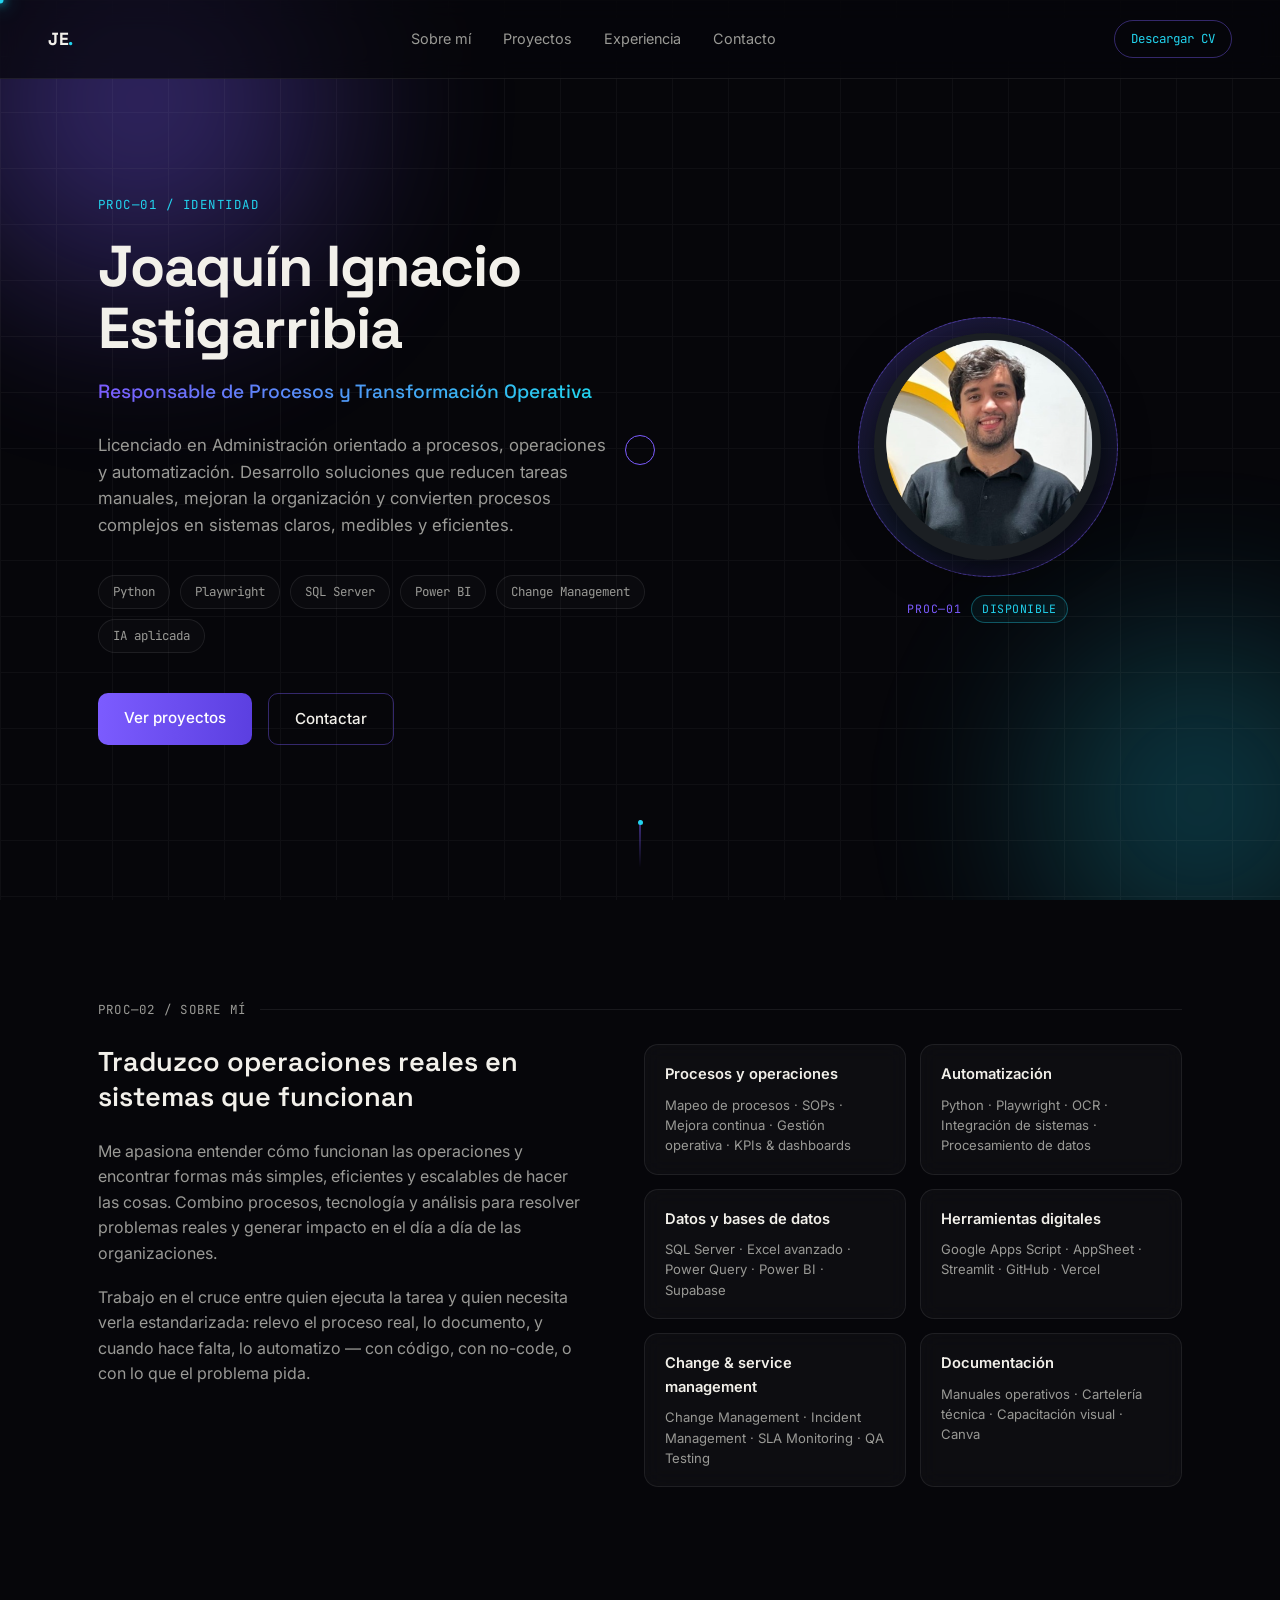
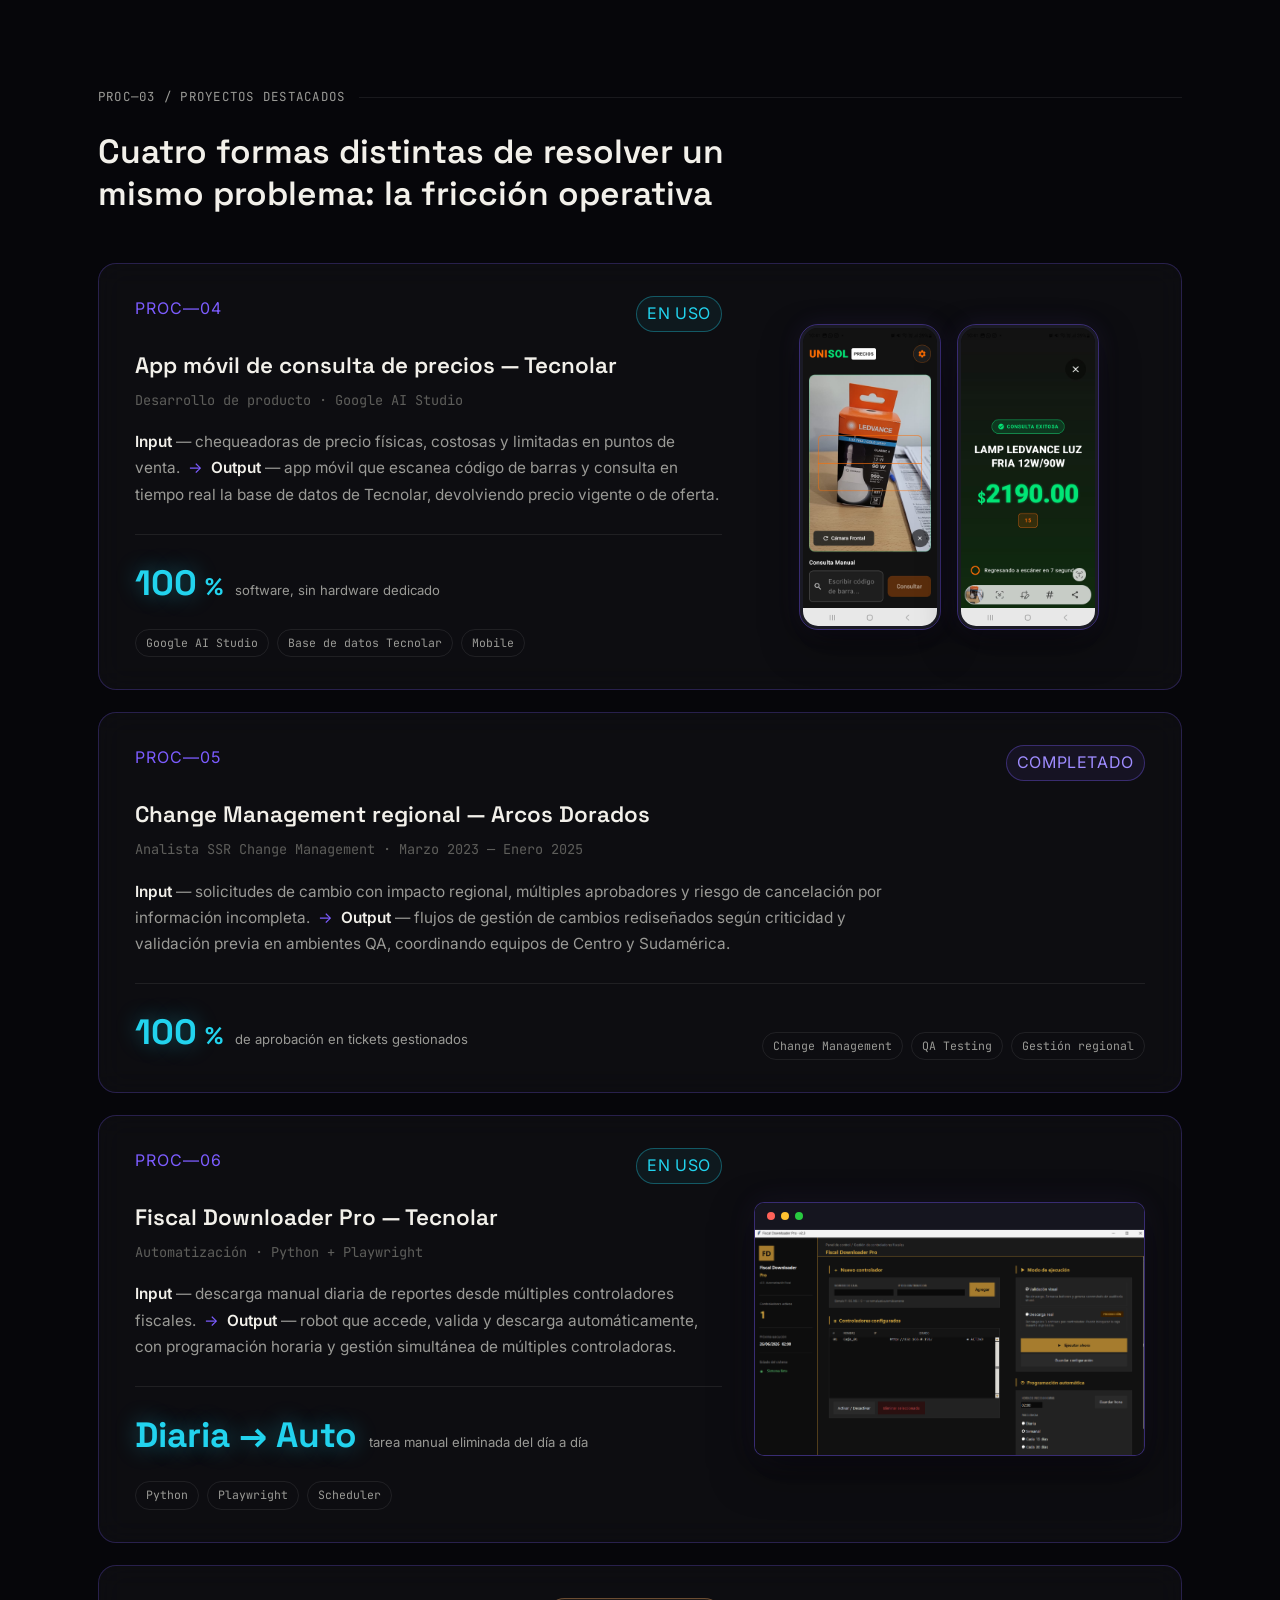
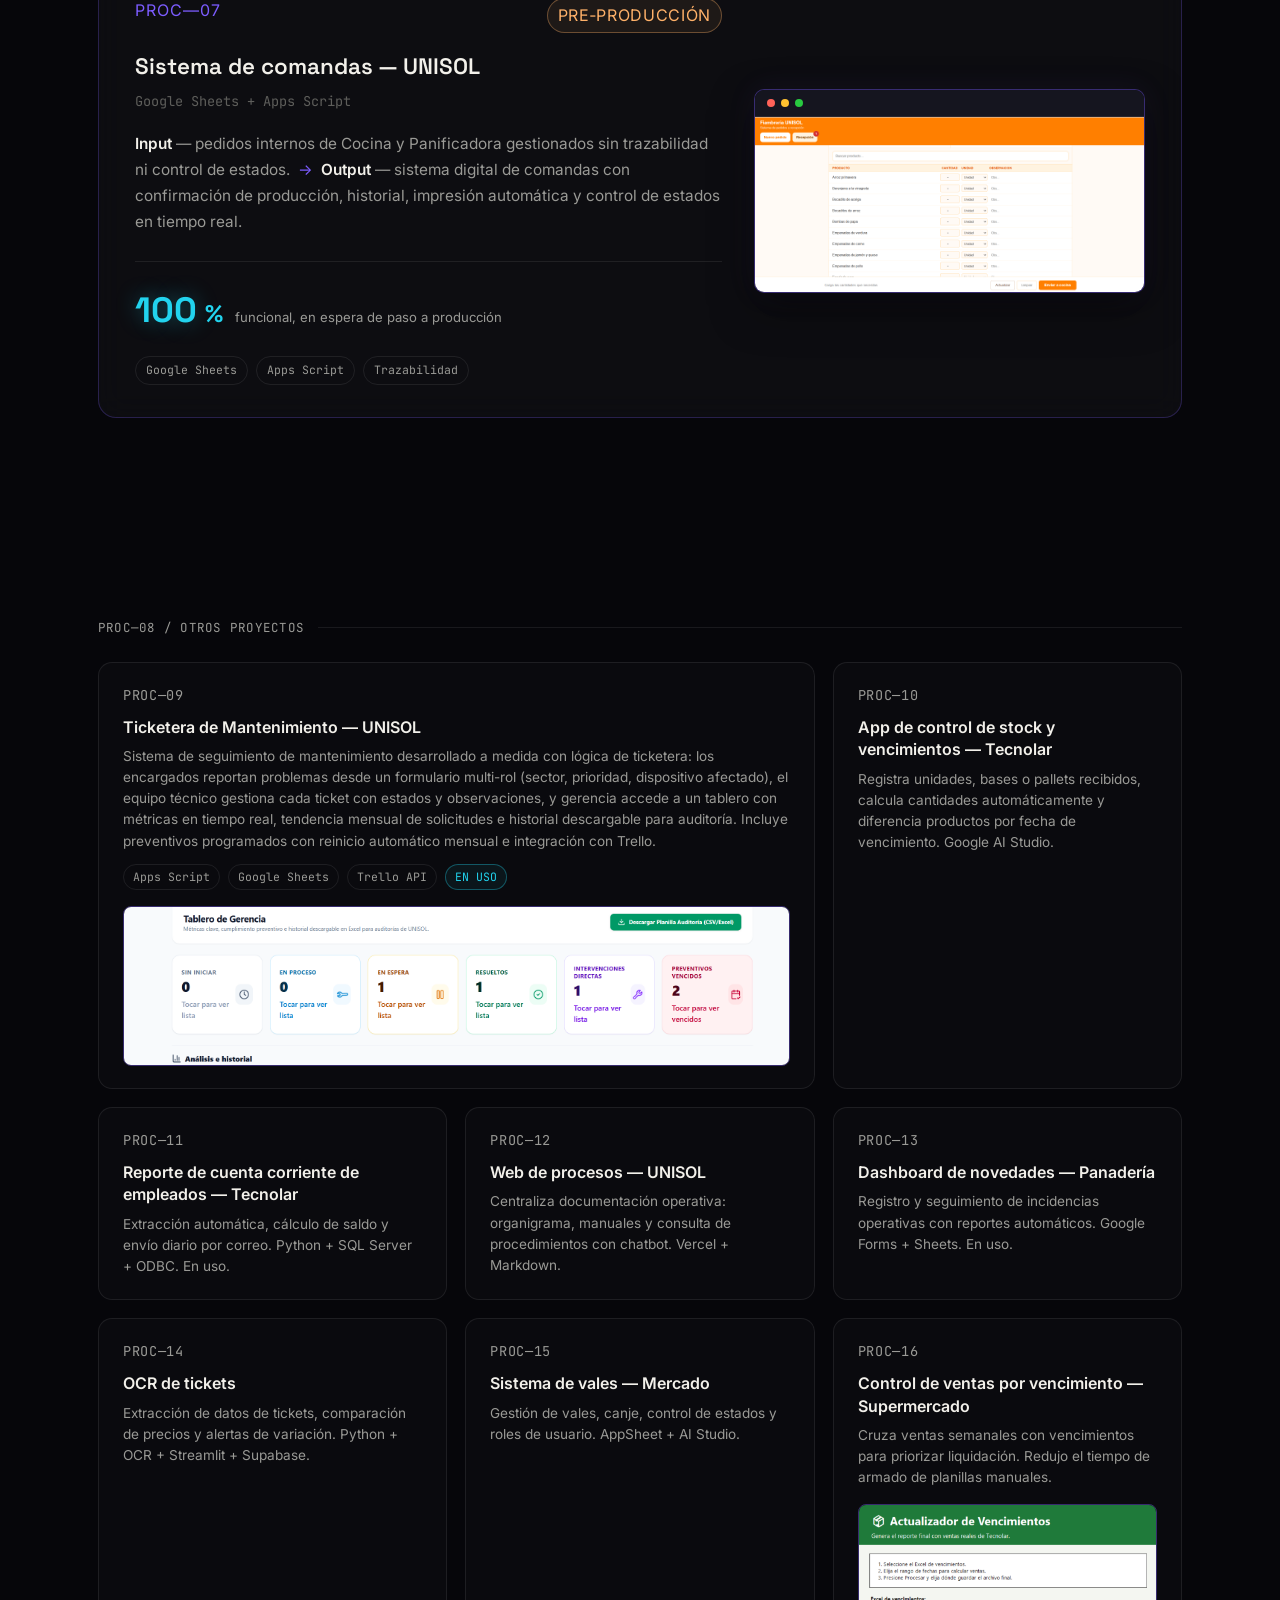
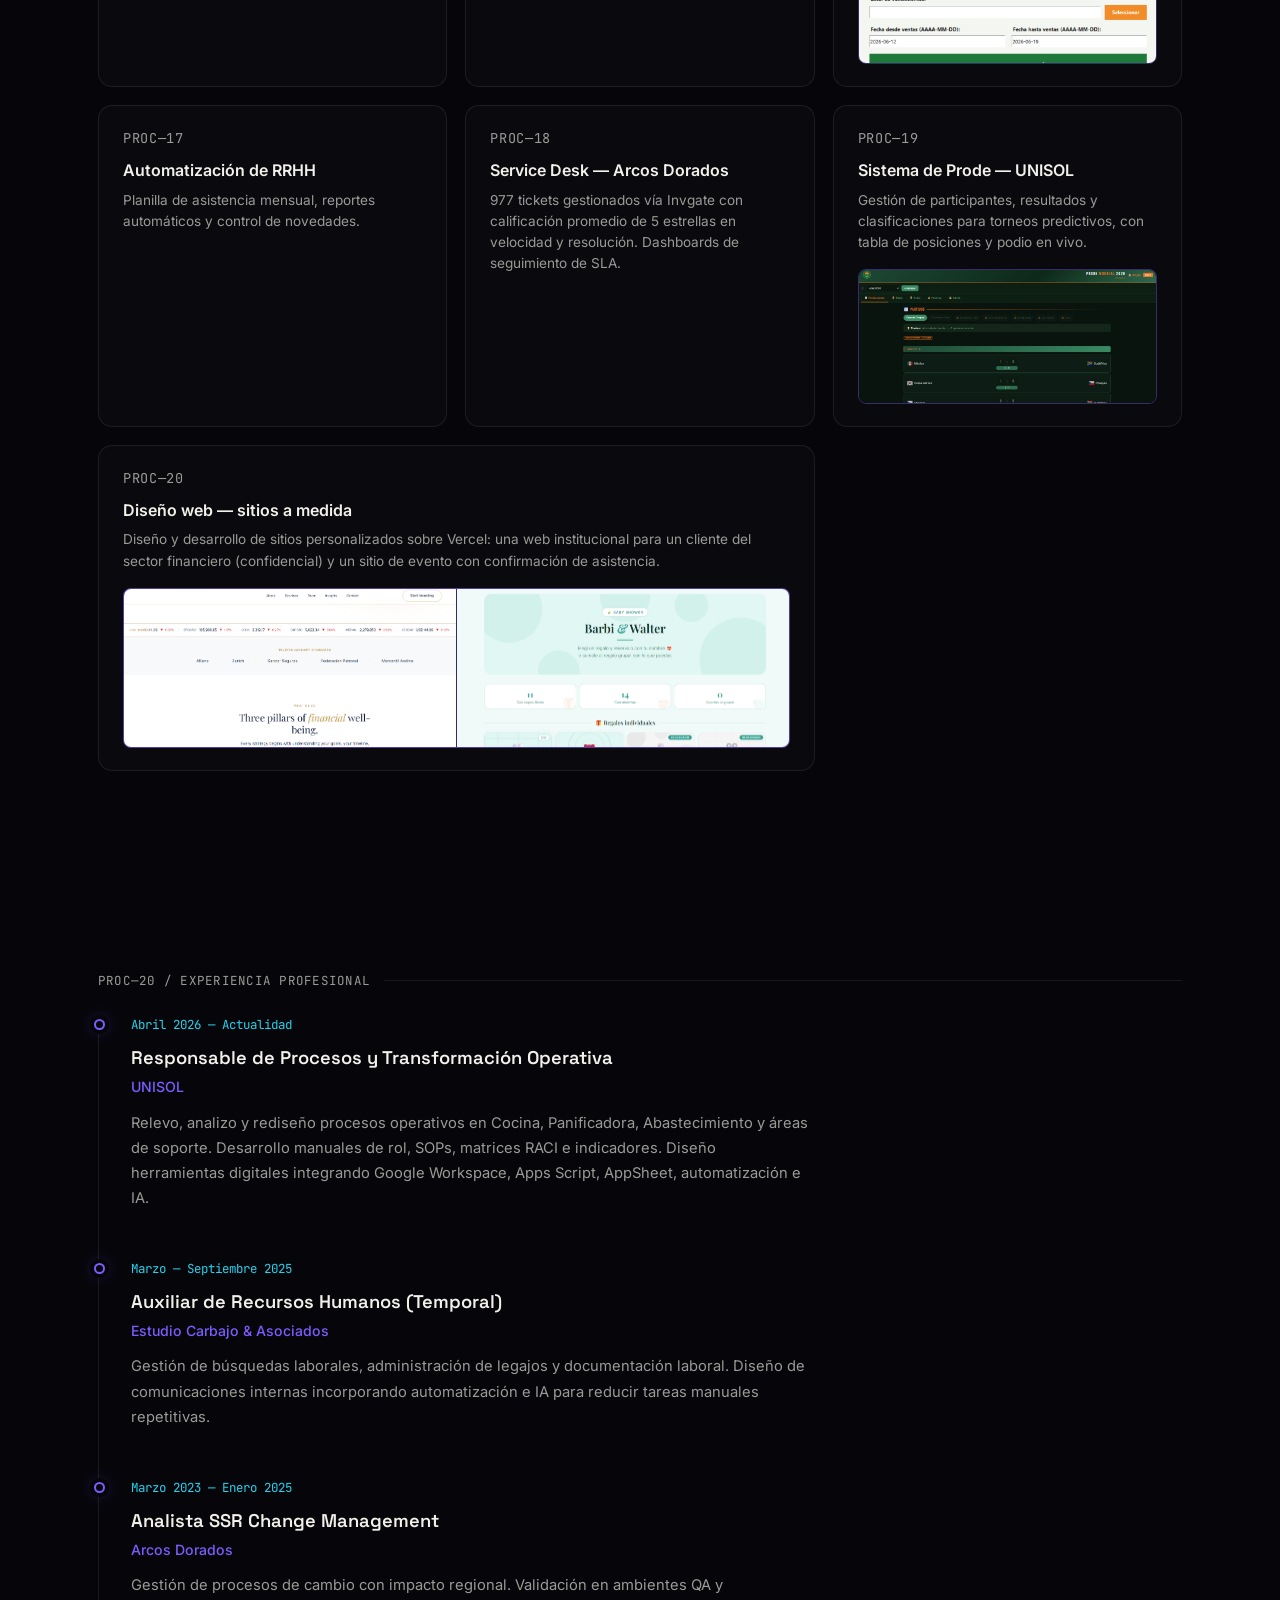
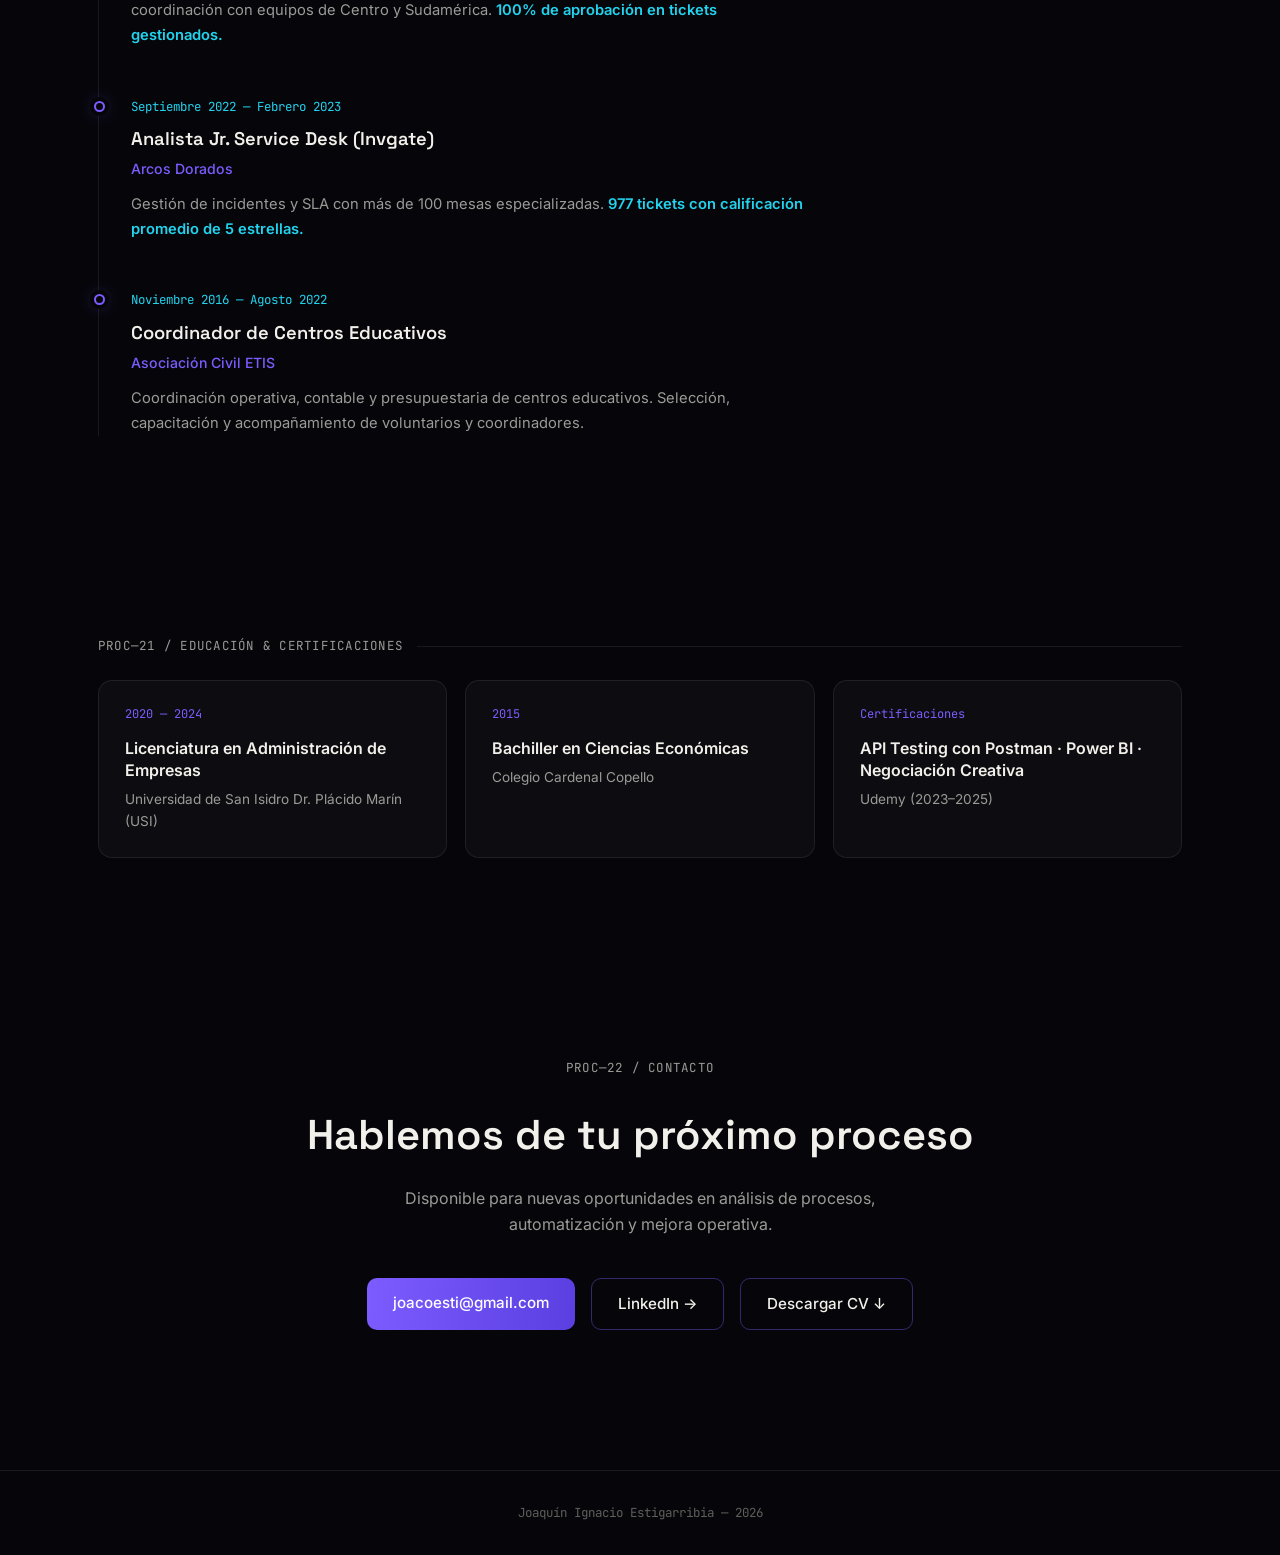
==== portfolio/index.html @ 8f972c0e "Update index.html" ====
<!DOCTYPE html>
<html lang="es">
<head>
<meta charset="UTF-8">
<meta name="viewport" content="width=device-width, initial-scale=1.0">
<title>Joaquín Estigarribia — Responsable de Procesos y Transformación Operativa</title>
<meta name="description" content="Portfolio de Joaquín Ignacio Estigarribia. Responsable de Procesos, Mejora Continua y Automatización aplicada a operaciones reales.">
<link rel="preconnect" href="https://fonts.googleapis.com">
<link rel="preconnect" href="https://fonts.gstatic.com" crossorigin>
<link href="https://fonts.googleapis.com/css2?family=Space+Grotesk:wght@500;600;700&family=Inter:wght@400;500;600;700&family=JetBrains+Mono:wght@400;500&display=swap" rel="stylesheet">
<link rel="stylesheet" href="style.css">
</head>
<body>

<div class="cursor-dot" aria-hidden="true"></div>
<div class="cursor-ring" aria-hidden="true"></div>

<div class="ambient" aria-hidden="true">
  <div class="glow glow-1" id="glow1"></div>
  <div class="glow glow-2" id="glow2"></div>
  <div class="grid-overlay"></div>
</div>

<!-- ============ NAV ============ -->
<nav class="nav">
  <a href="#top" class="nav-logo">JE<span class="nav-dot">.</span></a>
  <div class="nav-links">
    <a href="#sobre-mi">Sobre mí</a>
    <a href="#proyectos">Proyectos</a>
    <a href="#experiencia">Experiencia</a>
    <a href="#contacto">Contacto</a>
  </div>
  <a href="assets/CV_Joaquin_Estigarribia_2026.pdf" class="nav-cta" download>
    Descargar CV
  </a>
</nav>

<!-- ============ HERO ============ -->
<header class="hero" id="top">
  <div class="hero-inner">
    <div class="hero-text">
      <p class="eyebrow reveal-up" style="--d:0">PROC&mdash;01 / Identidad</p>
      <h1 class="reveal-up" style="--d:1">
        Joaquín Ignacio<br>Estigarribia
      </h1>
      <p class="hero-role reveal-up" style="--d:2">
        <span class="grad-text">Responsable de Procesos y Transformación Operativa</span>
      </p>
      <p class="hero-lead reveal-up" style="--d:3">
        Licenciado en Administración orientado a procesos, operaciones y automatización.
        Desarrollo soluciones que reducen tareas manuales, mejoran la organización y convierten
        procesos complejos en sistemas claros, medibles y eficientes.
      </p>
      <div class="hero-tags reveal-up" style="--d:4">
        <span class="tag">Python</span>
        <span class="tag">Playwright</span>
        <span class="tag">SQL Server</span>
        <span class="tag">Power BI</span>
        <span class="tag">Change Management</span>
        <span class="tag">IA aplicada</span>
      </div>
      <div class="hero-actions reveal-up" style="--d:5">
        <a href="#proyectos" class="btn-primary">Ver proyectos</a>
        <a href="#contacto" class="btn-ghost">Contactar</a>
      </div>
    </div>
    <div class="hero-photo reveal-up" style="--d:2">
      <div class="photo-frame">
        <img src="assets/profile.png" alt="Foto de Joaquín Estigarribia" id="profile-img">
        <div class="photo-glow"></div>
      </div>
      <div class="photo-id">
        <span class="proc-id">PROC&mdash;01</span>
        <span class="proc-status status-live">DISPONIBLE</span>
      </div>
    </div>
  </div>
  <div class="scroll-cue" aria-hidden="true"><span></span></div>
</header>

<main>

<!-- ============ SOBRE MI ============ -->
<section class="section" id="sobre-mi">
  <p class="section-label reveal-up">PROC&mdash;02 / Sobre mí</p>
  <div class="about-grid">
    <div class="about-text reveal-up">
      <h2>Traduzco operaciones reales en sistemas que funcionan</h2>
      <p class="lead-2">
        Me apasiona entender cómo funcionan las operaciones y encontrar formas más simples,
        eficientes y escalables de hacer las cosas. Combino procesos, tecnología y análisis
        para resolver problemas reales y generar impacto en el día a día de las organizaciones.
      </p>
      <p class="lead-2">
        Trabajo en el cruce entre quien ejecuta la tarea y quien necesita verla estandarizada:
        relevo el proceso real, lo documento, y cuando hace falta, lo automatizo &mdash; con código,
        con no-code, o con lo que el problema pida.
      </p>
    </div>
    <div class="skills-grid reveal-up">
      <div class="skill-card">
        <p class="skill-cat">Procesos y operaciones</p>
        <p class="skill-list">Mapeo de procesos · SOPs · Mejora continua · Gestión operativa · KPIs &amp; dashboards</p>
      </div>
      <div class="skill-card">
        <p class="skill-cat">Automatización</p>
        <p class="skill-list">Python · Playwright · OCR · Integración de sistemas · Procesamiento de datos</p>
      </div>
      <div class="skill-card">
        <p class="skill-cat">Datos y bases de datos</p>
        <p class="skill-list">SQL Server · Excel avanzado · Power Query · Power BI · Supabase</p>
      </div>
      <div class="skill-card">
        <p class="skill-cat">Herramientas digitales</p>
        <p class="skill-list">Google Apps Script · AppSheet · Streamlit · GitHub · Vercel</p>
      </div>
      <div class="skill-card">
        <p class="skill-cat">Change &amp; service management</p>
        <p class="skill-list">Change Management · Incident Management · SLA Monitoring · QA Testing</p>
      </div>
      <div class="skill-card">
        <p class="skill-cat">Documentación</p>
        <p class="skill-list">Manuales operativos · Cartelería técnica · Capacitación visual · Canva</p>
      </div>
    </div>
  </div>
</section>

<!-- ============ PROYECTOS DESTACADOS ============ -->
<section class="section" id="proyectos">
  <p class="section-label reveal-up">PROC&mdash;03 / Proyectos destacados</p>
  <h2 class="section-title reveal-up">Cuatro formas distintas de resolver un mismo problema: la fricción operativa</h2>

  <div class="proc-feed">

    <!-- PROYECTO 1 -->
    <article class="proc-card proc-card--media reveal-up" data-project="1">
      <div class="proc-main">
        <div class="proc-top">
          <span class="proc-id">PROC&mdash;04</span>
          <span class="proc-status status-live">EN USO</span>
        </div>
        <h3 class="proc-title">App móvil de consulta de precios &mdash; Tecnolar</h3>
        <p class="proc-sub">Desarrollo de producto · Google AI Studio</p>
        <p class="proc-flow">
          <b>Input</b> &mdash; chequeadoras de precio físicas, costosas y limitadas en puntos de venta.
          <span class="flow-arrow">&rarr;</span>
          <b>Output</b> &mdash; app móvil que escanea código de barras y consulta en tiempo real la base de datos
          de Tecnolar, devolviendo precio vigente o de oferta.
        </p>
        <div class="proc-bottom">
          <div class="proc-metric">
            <span class="metric-num" data-target="100">0</span><span class="metric-suffix">%</span>
            <span class="metric-label">software, sin hardware dedicado</span>
          </div>
          <div class="proc-stack">
            <span>Google AI Studio</span><span>Base de datos Tecnolar</span><span>Mobile</span>
          </div>
        </div>
      </div>
      <div class="proc-media proc-media--phones">
        <div class="mockup-phone">
          <img src="assets/app-precios-1.jpg" alt="Escaneo de código de barra en la app de consulta de precios Tecnolar" loading="lazy">
        </div>
        <div class="mockup-phone">
          <img src="assets/app-precios-2.jpg" alt="Resultado de consulta exitosa mostrando precio en la app Tecnolar" loading="lazy">
        </div>
      </div>
    </article>

    <!-- PROYECTO 2 -->
    <article class="proc-card reveal-up" data-project="2">
      <div class="proc-top">
        <span class="proc-id">PROC&mdash;05</span>
        <span class="proc-status status-done">COMPLETADO</span>
      </div>
      <h3 class="proc-title">Change Management regional &mdash; Arcos Dorados</h3>
      <p class="proc-sub">Analista SSR Change Management · Marzo 2023 &mdash; Enero 2025</p>
      <p class="proc-flow">
        <b>Input</b> &mdash; solicitudes de cambio con impacto regional, múltiples aprobadores y riesgo
        de cancelación por información incompleta.
        <span class="flow-arrow">&rarr;</span>
        <b>Output</b> &mdash; flujos de gestión de cambios rediseñados según criticidad y validación
        previa en ambientes QA, coordinando equipos de Centro y Sudamérica.
      </p>
      <div class="proc-bottom">
        <div class="proc-metric">
          <span class="metric-num" data-target="100">0</span><span class="metric-suffix">%</span>
          <span class="metric-label">de aprobación en tickets gestionados</span>
        </div>
        <div class="proc-stack">
          <span>Change Management</span><span>QA Testing</span><span>Gestión regional</span>
        </div>
      </div>
    </article>

    <!-- PROYECTO 3 -->
    <article class="proc-card proc-card--media reveal-up" data-project="3">
      <div class="proc-main">
        <div class="proc-top">
          <span class="proc-id">PROC&mdash;06</span>
          <span class="proc-status status-live">EN USO</span>
        </div>
        <h3 class="proc-title">Fiscal Downloader Pro &mdash; Tecnolar</h3>
        <p class="proc-sub">Automatización · Python + Playwright</p>
        <p class="proc-flow">
          <b>Input</b> &mdash; descarga manual diaria de reportes desde múltiples controladores fiscales.
          <span class="flow-arrow">&rarr;</span>
          <b>Output</b> &mdash; robot que accede, valida y descarga automáticamente, con programación
          horaria y gestión simultánea de múltiples controladoras.
        </p>
        <div class="proc-bottom">
          <div class="proc-metric">
            <span class="metric-num" data-target="0" data-text="Diaria → Auto">0</span>
            <span class="metric-label">tarea manual eliminada del día a día</span>
          </div>
          <div class="proc-stack">
            <span>Python</span><span>Playwright</span><span>Scheduler</span>
          </div>
        </div>
      </div>
      <div class="proc-media proc-media--desktop">
        <div class="mockup-desktop">
          <div class="mockup-desktop-bar"><span></span><span></span><span></span></div>
          <img src="assets/fiscal-downloader.png" alt="Interfaz de escritorio de Fiscal Downloader Pro mostrando gestión de controladores fiscales" loading="lazy">
        </div>
      </div>
    </article>

    <!-- PROYECTO 4 -->
    <article class="proc-card proc-card--media reveal-up" data-project="4">
      <div class="proc-main">
        <div class="proc-top">
          <span class="proc-id">PROC&mdash;07</span>
          <span class="proc-status status-progress">PRE&#8209;PRODUCCIÓN</span>
        </div>
        <h3 class="proc-title">Sistema de comandas &mdash; UNISOL</h3>
        <p class="proc-sub">Google Sheets + Apps Script</p>
        <p class="proc-flow">
          <b>Input</b> &mdash; pedidos internos de Cocina y Panificadora gestionados sin trazabilidad
          ni control de estados.
          <span class="flow-arrow">&rarr;</span>
          <b>Output</b> &mdash; sistema digital de comandas con confirmación de producción, historial,
          impresión automática y control de estados en tiempo real.
        </p>
        <div class="proc-bottom">
          <div class="proc-metric">
            <span class="metric-num" data-target="100">0</span><span class="metric-suffix">%</span>
            <span class="metric-label">funcional, en espera de paso a producción</span>
          </div>
          <div class="proc-stack">
            <span>Google Sheets</span><span>Apps Script</span><span>Trazabilidad</span>
          </div>
        </div>
      </div>
      <div class="proc-media proc-media--desktop">
        <div class="mockup-desktop">
          <div class="mockup-desktop-bar"><span></span><span></span><span></span></div>
          <img src="assets/comandas-unisol.png" alt="Interfaz del sistema de comandas de Fiambrería UNISOL mostrando pedidos por producto" loading="lazy">
        </div>
      </div>
    </article>

  </div>
</section>

<!-- ============ OTROS PROYECTOS ============ -->
<section class="section" id="otros-proyectos">
  <p class="section-label reveal-up">PROC&mdash;08 / Otros proyectos</p>
  <div class="mini-grid">

    <div class="mini-card mini-card--media mini-card--wide reveal-up">
      <p class="mini-id">PROC&mdash;09</p>
      <h4>Ticketera de Mantenimiento &mdash; UNISOL</h4>
      <p>Sistema de seguimiento de mantenimiento desarrollado a medida con lógica de ticketera:
      los encargados reportan problemas desde un formulario multi-rol (sector, prioridad,
      dispositivo afectado), el equipo técnico gestiona cada ticket con estados y observaciones,
      y gerencia accede a un tablero con métricas en tiempo real, tendencia mensual de solicitudes
      e historial descargable para auditoría. Incluye preventivos programados con reinicio
      automático mensual e integración con Trello.</p>
      <div style="display:flex; gap:8px; flex-wrap:wrap; margin-top:12px;">
        <span style="font-family:'JetBrains Mono',monospace; font-size:.72rem; color:var(--text-2); border:1px solid var(--border); padding:3px 9px; border-radius:999px;">Apps Script</span>
        <span style="font-family:'JetBrains Mono',monospace; font-size:.72rem; color:var(--text-2); border:1px solid var(--border); padding:3px 9px; border-radius:999px;">Google Sheets</span>
        <span style="font-family:'JetBrains Mono',monospace; font-size:.72rem; color:var(--text-2); border:1px solid var(--border); padding:3px 9px; border-radius:999px;">Trello API</span>
        <span style="font-family:'JetBrains Mono',monospace; font-size:.72rem; color:#22D3EE; border:1px solid rgba(34,211,238,.35); padding:3px 9px; border-radius:999px; background:rgba(34,211,238,.06);">EN USO</span>
      </div>
      <div class="mini-thumb" style="margin-top:16px; max-height:160px; overflow:hidden;">
        <img src="assets/mantenimiento-gerencia.png" alt="Tablero de gerencia con métricas en tiempo real: tickets por estado, tendencia mensual e intervenciones por sector" loading="lazy" style="width:100%; object-fit:cover; object-position:top;">
      </div>
    </div>

    <div class="mini-card reveal-up">
      <p class="mini-id">PROC&mdash;10</p>
      <h4>App de control de stock y vencimientos &mdash; Tecnolar</h4>
      <p>Registra unidades, bases o pallets recibidos, calcula cantidades automáticamente y diferencia
      productos por fecha de vencimiento. Google AI Studio.</p>
    </div>

    <div class="mini-card reveal-up">
      <p class="mini-id">PROC&mdash;11</p>
      <h4>Reporte de cuenta corriente de empleados &mdash; Tecnolar</h4>
      <p>Extracción automática, cálculo de saldo y envío diario por correo. Python + SQL Server + ODBC.
      En uso.</p>
    </div>

    <div class="mini-card reveal-up">
      <p class="mini-id">PROC&mdash;12</p>
      <h4>Web de procesos &mdash; UNISOL</h4>
      <p>Centraliza documentación operativa: organigrama, manuales y consulta de procedimientos
      con chatbot. Vercel + Markdown.</p>
    </div>

    <div class="mini-card reveal-up">
      <p class="mini-id">PROC&mdash;13</p>
      <h4>Dashboard de novedades &mdash; Panadería</h4>
      <p>Registro y seguimiento de incidencias operativas con reportes automáticos. Google Forms +
      Sheets. En uso.</p>
    </div>

    <div class="mini-card reveal-up">
      <p class="mini-id">PROC&mdash;14</p>
      <h4>OCR de tickets</h4>
      <p>Extracción de datos de tickets, comparación de precios y alertas de variación. Python + OCR
      + Streamlit + Supabase.</p>
    </div>

    <div class="mini-card reveal-up">
      <p class="mini-id">PROC&mdash;15</p>
      <h4>Sistema de vales &mdash; Mercado</h4>
      <p>Gestión de vales, canje, control de estados y roles de usuario. AppSheet + AI Studio.</p>
    </div>

    <div class="mini-card mini-card--media reveal-up">
      <p class="mini-id">PROC&mdash;16</p>
      <h4>Control de ventas por vencimiento &mdash; Supermercado</h4>
      <p>Cruza ventas semanales con vencimientos para priorizar liquidación. Redujo el tiempo de
      armado de planillas manuales.</p>
      <div class="mini-thumb" style="max-height:160px; overflow:hidden;">
        <img src="assets/ventas-vencimiento.png" alt="Herramienta de actualización de vencimientos cruzando ventas reales" loading="lazy" style="width:100%; object-fit:cover; object-position:top;">
      </div>
    </div>

    <div class="mini-card reveal-up">
      <p class="mini-id">PROC&mdash;17</p>
      <h4>Automatización de RRHH</h4>
      <p>Planilla de asistencia mensual, reportes automáticos y control de novedades.</p>
    </div>

    <div class="mini-card reveal-up">
      <p class="mini-id">PROC&mdash;18</p>
      <h4>Service Desk &mdash; Arcos Dorados</h4>
      <p>977 tickets gestionados vía Invgate con calificación promedio de 5 estrellas en velocidad
      y resolución. Dashboards de seguimiento de SLA.</p>
    </div>

    <div class="mini-card mini-card--media reveal-up">
      <p class="mini-id">PROC&mdash;19</p>
      <h4>Sistema de Prode &mdash; UNISOL</h4>
      <p>Gestión de participantes, resultados y clasificaciones para torneos predictivos, con
      tabla de posiciones y podio en vivo.</p>
      <div class="mini-thumb" style="max-height:160px; overflow:hidden;">
        <img src="assets/prode-1.png" alt="Pantalla de predicciones del sistema de Prode Mundial 2026" loading="lazy" style="width:100%; object-fit:cover; object-position:top;">
      </div>
    </div>

    <div class="mini-card mini-card--media mini-card--wide reveal-up">
      <p class="mini-id">PROC&mdash;20</p>
      <h4>Diseño web &mdash; sitios a medida</h4>
      <p>Diseño y desarrollo de sitios personalizados sobre Vercel: una web institucional para un
      cliente del sector financiero (confidencial) y un sitio de evento con confirmación de
      asistencia.</p>
      <div class="mini-thumb mini-thumb--double" style="max-height:160px; overflow:hidden;">
        <img src="assets/web-institucional.png" alt="Sitio institucional con cotizaciones de mercado en vivo, diseño confidencial" loading="lazy" style="width:100%; object-fit:cover; object-position:top;">
        <img src="assets/baby-shower.png" alt="Sitio web personalizado para evento de baby shower con lista de regalos" loading="lazy" style="width:100%; object-fit:cover; object-position:top;">
      </div>
    </div>

  </div>
</section>

<!-- ============ EXPERIENCIA ============ -->
<section class="section" id="experiencia">
  <p class="section-label reveal-up">PROC&mdash;20 / Experiencia profesional</p>
  <div class="timeline">

    <div class="tl-item reveal-up">
      <div class="tl-marker"></div>
      <div class="tl-content">
        <p class="tl-date">Abril 2026 &mdash; Actualidad</p>
        <h3>Responsable de Procesos y Transformación Operativa</h3>
        <p class="tl-company">UNISOL</p>
        <p class="tl-desc">Relevo, analizo y rediseño procesos operativos en Cocina, Panificadora,
        Abastecimiento y áreas de soporte. Desarrollo manuales de rol, SOPs, matrices RACI e
        indicadores. Diseño herramientas digitales integrando Google Workspace, Apps Script,
        AppSheet, automatización e IA.</p>
      </div>
    </div>

    <div class="tl-item reveal-up">
      <div class="tl-marker"></div>
      <div class="tl-content">
        <p class="tl-date">Marzo &mdash; Septiembre 2025</p>
        <h3>Auxiliar de Recursos Humanos (Temporal)</h3>
        <p class="tl-company">Estudio Carbajo &amp; Asociados</p>
        <p class="tl-desc">Gestión de búsquedas laborales, administración de legajos y documentación
        laboral. Diseño de comunicaciones internas incorporando automatización e IA para reducir
        tareas manuales repetitivas.</p>
      </div>
    </div>

    <div class="tl-item reveal-up">
      <div class="tl-marker"></div>
      <div class="tl-content">
        <p class="tl-date">Marzo 2023 &mdash; Enero 2025</p>
        <h3>Analista SSR Change Management</h3>
        <p class="tl-company">Arcos Dorados</p>
        <p class="tl-desc">Gestión de procesos de cambio con impacto regional. Validación en
        ambientes QA y coordinación con equipos de Centro y Sudamérica.
        <b class="tl-highlight">100% de aprobación en tickets gestionados.</b></p>
      </div>
    </div>

    <div class="tl-item reveal-up">
      <div class="tl-marker"></div>
      <div class="tl-content">
        <p class="tl-date">Septiembre 2022 &mdash; Febrero 2023</p>
        <h3>Analista Jr. Service Desk (Invgate)</h3>
        <p class="tl-company">Arcos Dorados</p>
        <p class="tl-desc">Gestión de incidentes y SLA con más de 100 mesas especializadas.
        <b class="tl-highlight">977 tickets con calificación promedio de 5 estrellas.</b></p>
      </div>
    </div>

    <div class="tl-item reveal-up">
      <div class="tl-marker"></div>
      <div class="tl-content">
        <p class="tl-date">Noviembre 2016 &mdash; Agosto 2022</p>
        <h3>Coordinador de Centros Educativos</h3>
        <p class="tl-company">Asociación Civil ETIS</p>
        <p class="tl-desc">Coordinación operativa, contable y presupuestaria de centros educativos.
        Selección, capacitación y acompañamiento de voluntarios y coordinadores.</p>
      </div>
    </div>

  </div>
</section>

<!-- ============ EDUCACION ============ -->
<section class="section" id="educacion">
  <p class="section-label reveal-up">PROC&mdash;21 / Educación &amp; certificaciones</p>
  <div class="edu-grid">
    <div class="edu-card reveal-up">
      <p class="edu-date">2020 &mdash; 2024</p>
      <h3>Licenciatura en Administración de Empresas</h3>
      <p class="edu-inst">Universidad de San Isidro Dr. Plácido Marín (USI)</p>
    </div>
    <div class="edu-card reveal-up">
      <p class="edu-date">2015</p>
      <h3>Bachiller en Ciencias Económicas</h3>
      <p class="edu-inst">Colegio Cardenal Copello</p>
    </div>
    <div class="edu-card reveal-up">
      <p class="edu-date">Certificaciones</p>
      <h3>API Testing con Postman · Power BI · Negociación Creativa</h3>
      <p class="edu-inst">Udemy (2023&ndash;2025)</p>
    </div>
  </div>
</section>

<!-- ============ CONTACTO ============ -->
<section class="section section-contact" id="contacto">
  <p class="section-label reveal-up">PROC&mdash;22 / Contacto</p>
  <h2 class="contact-title reveal-up">Hablemos de tu próximo proceso</h2>
  <p class="contact-lead reveal-up">
    Disponible para nuevas oportunidades en análisis de procesos, automatización y mejora operativa.
  </p>
  <div class="contact-actions reveal-up">
    <a href="mailto:joacoesti@gmail.com" class="btn-primary">joacoesti@gmail.com</a>
    <a href="https://linkedin.com/in/joaquin-estigarribia" target="_blank" rel="noopener" class="btn-ghost">LinkedIn &rarr;</a>
    <a href="assets/CV_Joaquin_Estigarribia_2026.pdf" class="btn-ghost" download>Descargar CV &darr;</a>
  </div>
</section>

</main>

<footer class="footer">
  <p>Joaquín Ignacio Estigarribia &mdash; 2026</p>
</footer>

<script src="script.js"></script>
<script defer src="/_vercel/insights/script.js"></script>
</body>
</html>
---- portfolio/style.css ----
/* ============================================================
   TOKENS
   ============================================================ */
:root{
  --bg:#06060A;
  --bg-soft:#0A0A12;
  --violet:#7C5CFF;
  --violet-dim: rgba(124,92,255,0.25);
  --cyan:#22D3EE;
  --text:#F2F0EA;
  --text-2:#9A9A96;
  --text-3:#5E5E5B;
  --border: rgba(255,255,255,.08);
  --border-strong: rgba(124,92,255,.4);
  --ease: cubic-bezier(.22,1,.36,1);
}

*{ box-sizing:border-box; margin:0; padding:0; }

html{ scroll-behavior:smooth; }

body{
  background:var(--bg);
  color:var(--text);
  font-family:'Inter', sans-serif;
  overflow-x:hidden;
  line-height:1.6;
  cursor:none;
}

@media (max-width: 860px){
  body{ cursor:auto; }
  .cursor-dot, .cursor-ring{ display:none; }
}

::selection{ background:var(--violet); color:#fff; }

a{ color:inherit; text-decoration:none; }

img{ max-width:100%; display:block; }

/* ============================================================
   CURSOR CUSTOM
   ============================================================ */
.cursor-dot{
  position:fixed; top:0; left:0; width:7px; height:7px; border-radius:50%;
  background:var(--cyan); pointer-events:none; z-index:9999;
  transform:translate(-50%,-50%);
  box-shadow:0 0 10px var(--cyan), 0 0 20px var(--cyan);
}
.cursor-ring{
  position:fixed; top:0; left:0; width:30px; height:30px; border-radius:50%;
  border:1px solid var(--violet); pointer-events:none; z-index:9998;
  transform:translate(-50%,-50%);
  transition: width .25s var(--ease), height .25s var(--ease), border-color .25s;
}

/* ============================================================
   AMBIENT BACKGROUND
   ============================================================ */
.ambient{ position:fixed; inset:0; z-index:0; overflow:hidden; pointer-events:none; }
.glow{ position:absolute; border-radius:50%; filter:blur(70px); opacity:.45;
  transition: transform 1.4s var(--ease); }
.glow-1{ width:600px; height:600px; background:radial-gradient(circle, var(--violet), transparent 70%);
  top:-200px; left:-160px; }
.glow-2{ width:520px; height:520px; background:radial-gradient(circle, var(--cyan), transparent 70%);
  top:60vh; right:-180px; opacity:.3; }
.grid-overlay{
  position:absolute; inset:0; opacity:.04;
  background-image: linear-gradient(var(--text) 1px, transparent 1px),
                     linear-gradient(90deg, var(--text) 1px, transparent 1px);
  background-size: 56px 56px;
}

/* ============================================================
   NAV
   ============================================================ */
.nav{
  position:fixed; top:0; left:0; right:0; z-index:100;
  display:flex; align-items:center; justify-content:space-between;
  padding: 20px 48px;
  background: rgba(6,6,10,.7);
  backdrop-filter: blur(12px);
  border-bottom:1px solid var(--border);
}
.nav-logo{
  font-family:'Space Grotesk', sans-serif; font-weight:700; font-size:1.1rem;
  letter-spacing:-0.02em;
}
.nav-dot{ color:var(--cyan); }
.nav-links{ display:flex; gap:32px; }
.nav-links a{ font-size:.9rem; color:var(--text-2); transition:color .25s; }
.nav-links a:hover{ color:var(--text); }
.nav-cta{
  font-family:'JetBrains Mono', monospace; font-size:.78rem;
  border:1px solid var(--border-strong); padding:8px 16px; border-radius:999px;
  color:var(--cyan); transition: background .25s, transform .25s var(--ease);
}
.nav-cta:hover{ background: rgba(34,211,238,.08); transform:translateY(-2px); }

@media (max-width:860px){
  .nav{ padding:16px 20px; }
  .nav-links{ display:none; }
}

/* ============================================================
   HERO
   ============================================================ */
.hero{
  position:relative; z-index:1; min-height:100vh;
  display:flex; align-items:center; padding: 120px 48px 80px;
  max-width:1180px; margin:0 auto;
}
.hero-inner{
  display:grid; grid-template-columns: 1.3fr .8fr; gap:64px; align-items:center; width:100%;
}

.eyebrow{
  font-family:'JetBrains Mono', monospace; font-size:.78rem; letter-spacing:.12em;
  color:var(--cyan); text-transform:uppercase; margin-bottom:20px;
}
h1{
  font-family:'Space Grotesk', sans-serif; font-weight:700;
  font-size: clamp(2.2rem, 4.6vw, 3.6rem); line-height:1.08; letter-spacing:-0.02em;
  margin-bottom:18px;
}
.grad-text{
  background: linear-gradient(95deg, var(--violet), var(--cyan));
  -webkit-background-clip:text; background-clip:text; color:transparent;
}
.hero-role{ font-size:1.2rem; font-weight:500; margin-bottom:24px; font-family:'Space Grotesk', sans-serif; }
.hero-lead{ font-size:1.05rem; color:var(--text-2); max-width:520px; margin-bottom:36px; }

.hero-tags{ display:flex; gap:10px; flex-wrap:wrap; margin-bottom:40px; }
.tag{
  font-family:'JetBrains Mono', monospace; font-size:.78rem; color:var(--text-2);
  border:1px solid var(--border); padding:6px 14px; border-radius:999px;
  background: rgba(255,255,255,.02);
}

.hero-actions{ display:flex; gap:16px; flex-wrap:wrap; }
.btn-primary{
  font-weight:500; font-size:.95rem; padding:13px 26px; border-radius:10px;
  background: linear-gradient(95deg, var(--violet), #5B3FE0);
  color:#fff; transition: transform .3s var(--ease), box-shadow .3s var(--ease);
  display:inline-block;
}
.btn-primary:hover{ transform:translateY(-3px); box-shadow:0 12px 30px rgba(124,92,255,.35); }
.btn-ghost{
  font-weight:500; font-size:.95rem; padding:13px 26px; border-radius:10px;
  border:1px solid var(--border-strong); color:var(--text);
  transition: background .3s var(--ease), transform .3s var(--ease);
  display:inline-block;
}
.btn-ghost:hover{ background: rgba(124,92,255,.08); transform:translateY(-3px); }

.hero-photo{ display:flex; flex-direction:column; align-items:center; gap:18px; }
.photo-frame{
  position:relative; width:260px; height:260px; border-radius:50%;
  display:flex; align-items:center; justify-content:center;
  background: radial-gradient(circle at 35% 30%, rgba(124,92,255,.18), rgba(34,211,238,.05) 60%, transparent 80%);
  border:1px solid var(--border-strong);
}
.photo-frame::before{
  content:''; position:absolute; inset:-1px; border-radius:50%;
  border:1px dashed rgba(124,92,255,.35);
  animation: spin-slow 26s linear infinite;
}
@keyframes spin-slow{ to{ transform:rotate(360deg); } }
.photo-frame img{
  width:88%; height:88%; object-fit:cover; border-radius:50%;
  position:relative; z-index:1;
  filter: drop-shadow(0 8px 24px rgba(0,0,0,.45));
}
.photo-glow{
  position:absolute; inset:0; border-radius:50%; pointer-events:none;
  box-shadow: inset 0 0 50px rgba(124,92,255,.2);
}
.photo-id{
  display:flex; align-items:center; gap:10px;
  font-family:'JetBrains Mono', monospace; font-size:.72rem;
}
.proc-id{ color:var(--violet); letter-spacing:.06em; }
.proc-status{
  border-radius:999px; padding:4px 10px; letter-spacing:.04em;
}
.status-live{ color:var(--cyan); border:1px solid rgba(34,211,238,.35); background:rgba(34,211,238,.06); }
.status-done{ color:#9F8CFF; border:1px solid rgba(124,92,255,.35); background:rgba(124,92,255,.08); }
.status-progress{ color:#FFB169; border:1px solid rgba(255,177,105,.35); background:rgba(255,177,105,.07); }

.scroll-cue{
  position:absolute; bottom:32px; left:50%; transform:translateX(-50%);
  width:1px; height:48px; background: linear-gradient(var(--violet), transparent);
}
.scroll-cue span{
  position:absolute; top:0; left:50%; transform:translateX(-50%);
  width:5px; height:5px; border-radius:50%; background:var(--cyan);
  animation: scrollcue 2s var(--ease) infinite;
}
@keyframes scrollcue{
  0%{ top:0; opacity:1; } 100%{ top:44px; opacity:0; }
}

@media (max-width: 900px){
  .hero{ padding:120px 24px 60px; }
  .hero-inner{ grid-template-columns:1fr; gap:40px; }
  .hero-photo{ order:-1; }
  .photo-frame{ width:180px; height:180px; }
}

/* ============================================================
   SECTIONS — shared
   ============================================================ */
.section{
  position:relative; z-index:1; max-width:1180px; margin:0 auto;
  padding: 100px 48px;
}
.section-contact{ text-align:center; padding-bottom:140px; }

.section-label{
  font-family:'JetBrains Mono', monospace; font-size:.78rem; letter-spacing:.1em;
  color:var(--text-2); text-transform:uppercase; margin-bottom:24px;
  display:flex; align-items:center; gap:14px;
}
.section-label::after{ content:''; flex:1; height:1px; background:var(--border); }
.section-contact .section-label{ justify-content:center; }
.section-contact .section-label::after{ display:none; }

.section-title{
  font-family:'Space Grotesk', sans-serif; font-weight:600; font-size:clamp(1.5rem, 3vw, 2.1rem);
  margin-bottom:48px; max-width:680px; line-height:1.25;
}

@media (max-width:860px){
  .section{ padding:70px 24px; }
}

/* ============================================================
   SOBRE MI
   ============================================================ */
.about-grid{ display:grid; grid-template-columns: 1fr 1.1fr; gap:56px; }
.about-text h2{
  font-family:'Space Grotesk', sans-serif; font-weight:600; font-size:1.7rem;
  line-height:1.3; margin-bottom:24px;
}
.lead-2{ color:var(--text-2); margin-bottom:18px; font-size:1rem; }

.skills-grid{ display:grid; grid-template-columns: 1fr 1fr; gap:14px; }
.skill-card{
  background: rgba(255,255,255,.03); border:1px solid var(--border); border-radius:14px;
  padding:18px 20px; backdrop-filter: blur(10px);
  transition: border-color .3s, transform .3s var(--ease);
}
.skill-card:hover{ border-color:var(--border-strong); transform:translateY(-3px); }
.skill-cat{ font-weight:600; font-size:.92rem; margin-bottom:8px; color:var(--text); }
.skill-list{ font-size:.82rem; color:var(--text-2); line-height:1.55; }

@media (max-width:900px){
  .about-grid{ grid-template-columns:1fr; }
  .skills-grid{ grid-template-columns:1fr; }
}

/* ============================================================
   PROYECTOS — proc-card (signature element)
   ============================================================ */
.proc-feed{ display:flex; flex-direction:column; gap:22px; }

.proc-card{
  position:relative; background: rgba(255,255,255,.03);
  border:1px solid var(--violet-dim); border-radius:18px;
  padding: 32px 36px; backdrop-filter: blur(14px);
  overflow:hidden; cursor:none;
  transition: transform .4s var(--ease), border-color .4s, box-shadow .4s;
}
@media (max-width:860px){ .proc-card{ cursor:auto; padding:24px 22px; } }

.proc-card:hover{
  border-color: rgba(124,92,255,.6);
  box-shadow: 0 0 50px rgba(124,92,255,.16), 0 0 0 1px rgba(124,92,255,.12) inset;
  transform: translateY(-6px);
}
.proc-card::before{
  content:''; position:absolute; top:0; left:0; width:100%; height:1px;
  background:linear-gradient(90deg, transparent, var(--violet), transparent);
  opacity:0; transition:opacity .4s;
}
.proc-card:hover::before{ opacity:1; }

.proc-top{ display:flex; justify-content:space-between; align-items:flex-start; margin-bottom:16px; }
.proc-title{ font-family:'Space Grotesk', sans-serif; font-size:1.4rem; font-weight:600; margin-bottom:6px; }
.proc-sub{ font-size:.85rem; color:var(--text-3); margin-bottom:18px; font-family:'JetBrains Mono', monospace; }
.proc-flow{ font-size:.96rem; color:var(--text-2); margin-bottom:26px; line-height:1.7; max-width:760px; }
.proc-flow b{ color:var(--text); font-weight:600; }
.flow-arrow{ color:var(--violet); margin:0 4px; }

.proc-bottom{
  display:flex; justify-content:space-between; align-items:flex-end; flex-wrap:wrap; gap:18px;
  border-top:1px solid var(--border); padding-top:20px;
}
.proc-metric{ display:flex; align-items:baseline; gap:8px; flex-wrap:wrap; }
.metric-num{
  font-family:'Space Grotesk', sans-serif; font-size:2.2rem; font-weight:700;
  color:var(--cyan); text-shadow: 0 0 22px rgba(34,211,238,.4);
}
.metric-suffix{ font-family:'Space Grotesk', sans-serif; font-size:1.5rem; font-weight:700; color:var(--cyan); }
.metric-label{ font-size:.82rem; color:var(--text-2); margin-left:4px; }

.proc-stack{ display:flex; gap:8px; flex-wrap:wrap; }
.proc-stack span{
  font-family:'JetBrains Mono', monospace; font-size:.72rem; color:var(--text-2);
  border:1px solid var(--border); padding:4px 10px; border-radius:999px;
}

/* ---- proc-card with media (image mockups) ---- */
.proc-card--media{ display:grid; grid-template-columns: 1.5fr 1fr; gap:32px; align-items:center; }
.proc-card--media .proc-main{ min-width:0; }

.proc-media{ display:flex; justify-content:center; align-items:center; }

.mockup-desktop{
  width:100%; border-radius:10px; overflow:hidden;
  border:1px solid var(--border-strong); background:#0c0c14;
  box-shadow: 0 16px 40px rgba(0,0,0,.5), 0 0 30px rgba(124,92,255,.08);
  transition: transform .4s var(--ease);
}
.proc-card:hover .mockup-desktop{ transform: translateY(-4px) scale(1.01); }
.mockup-desktop-bar{
  display:flex; gap:6px; padding:9px 12px; background:#15151f;
  border-bottom:1px solid var(--border);
}
.mockup-desktop-bar span{ width:8px; height:8px; border-radius:50%; background:#34343f; }
.mockup-desktop-bar span:first-child{ background:#FF6259; }
.mockup-desktop-bar span:nth-child(2){ background:#FFC130; }
.mockup-desktop-bar span:nth-child(3){ background:#28CA40; }
.mockup-desktop img{ width:100%; display:block; }

.proc-media--phones{ gap:18px; display:flex; }
.mockup-phone{
  width:140px; border-radius:18px; overflow:hidden;
  border:3px solid #1a1a24; outline:1px solid var(--border-strong);
  box-shadow: 0 16px 36px rgba(0,0,0,.5), 0 0 24px rgba(124,92,255,.1);
  transition: transform .4s var(--ease);
}
.proc-card:hover .mockup-phone{ transform: translateY(-4px); }
.proc-media--phones .mockup-phone:nth-child(2){ transition-delay:.05s; }
.mockup-phone img{ width:100%; display:block; }

@media (max-width: 900px){
  .proc-card--media{ grid-template-columns:1fr; }
  .proc-media{ order:-1; margin-bottom:8px; }
  .proc-media--phones{ justify-content:center; }
}

/* ============================================================
   OTROS PROYECTOS — mini grid
   ============================================================ */
.mini-grid{ display:grid; grid-template-columns: repeat(3, 1fr); gap:18px; }
.mini-card{
  background: rgba(255,255,255,.02); border:1px solid var(--border); border-radius:14px;
  padding:22px 24px; transition: border-color .3s, transform .3s var(--ease);
}
.mini-card:hover{ border-color: rgba(124,92,255,.35); transform:translateY(-4px); }
.mini-id{
  font-family:'JetBrains Mono', monospace; font-size:.72rem; color:var(--violet);
  margin-bottom:10px; letter-spacing:.05em;
}
.mini-card h4{ font-size:1rem; font-weight:600; margin-bottom:8px; line-height:1.4; }
.mini-card p{ font-size:.85rem; color:var(--text-2); line-height:1.55; }

.mini-card--wide{ grid-column: span 2; }
.mini-thumb{
  margin-top:16px; border-radius:8px; overflow:hidden;
  border:1px solid var(--border-strong);
}
.mini-thumb img{ width:100%; display:block; transition: transform .4s var(--ease); }
.mini-card:hover .mini-thumb img{ transform:scale(1.03); }
.mini-thumb--double{ display:grid; grid-template-columns:1fr 1fr; gap:1px; background:var(--border-strong); }

@media (max-width:900px){ .mini-card--wide{ grid-column: span 2; } }
@media (max-width:600px){
  .mini-card--wide{ grid-column: span 1; }
  .mini-thumb--double{ grid-template-columns:1fr; }
}

@media (max-width:900px){ .mini-grid{ grid-template-columns: 1fr 1fr; } }
@media (max-width:600px){ .mini-grid{ grid-template-columns: 1fr; } }

/* ============================================================
   EXPERIENCIA — timeline
   ============================================================ */
.timeline{ position:relative; padding-left:32px; border-left:1px solid var(--border); }
.tl-item{ position:relative; padding-bottom:48px; }
.tl-item:last-child{ padding-bottom:0; }
.tl-marker{
  position:absolute; left:-37px; top:4px; width:11px; height:11px; border-radius:50%;
  background:var(--bg); border:2px solid var(--violet);
  box-shadow: 0 0 0 4px var(--bg), 0 0 16px rgba(124,92,255,.5);
}
.tl-date{ font-family:'JetBrains Mono', monospace; font-size:.78rem; color:var(--cyan); margin-bottom:8px; }
.tl-content h3{ font-family:'Space Grotesk', sans-serif; font-size:1.15rem; font-weight:600; margin-bottom:4px; }
.tl-company{ font-size:.88rem; color:var(--violet); margin-bottom:12px; font-weight:500; }
.tl-desc{ font-size:.92rem; color:var(--text-2); max-width:680px; line-height:1.7; }
.tl-highlight{ color:var(--cyan); font-weight:600; }

/* ============================================================
   EDUCACION
   ============================================================ */
.edu-grid{ display:grid; grid-template-columns: repeat(3, 1fr); gap:18px; }
.edu-card{
  background: rgba(255,255,255,.03); border:1px solid var(--border); border-radius:14px;
  padding:24px 26px; transition: border-color .3s, transform .3s var(--ease);
}
.edu-card:hover{ border-color: var(--border-strong); transform:translateY(-4px); }
.edu-date{ font-family:'JetBrains Mono', monospace; font-size:.75rem; color:var(--violet); margin-bottom:12px; }
.edu-card h3{ font-size:1rem; font-weight:600; margin-bottom:8px; line-height:1.4; }
.edu-inst{ font-size:.85rem; color:var(--text-2); }

@media (max-width:900px){ .edu-grid{ grid-template-columns:1fr; } }

/* ============================================================
   CONTACTO
   ============================================================ */
.contact-title{
  font-family:'Space Grotesk', sans-serif; font-weight:600; font-size:clamp(1.8rem, 4vw, 2.6rem);
  margin-bottom:18px;
}
.contact-lead{ color:var(--text-2); max-width:480px; margin: 0 auto 40px; }
.contact-actions{ display:flex; justify-content:center; gap:16px; flex-wrap:wrap; }

/* ============================================================
   FOOTER
   ============================================================ */
.footer{
  position:relative; z-index:1; text-align:center; padding:32px;
  font-family:'JetBrains Mono', monospace; font-size:.78rem; color:var(--text-3);
  border-top:1px solid var(--border);
}

/* ============================================================
   SCROLL REVEAL
   ============================================================ */
.reveal-up{
  opacity:0; transform:translateY(28px);
  transition: opacity .7s var(--ease), transform .7s var(--ease);
  transition-delay: calc(var(--d, 0) * 90ms);
}
.reveal-up.visible{ opacity:1; transform:translateY(0); }

@media (prefers-reduced-motion: reduce){
  *{ animation-duration:.01ms !important; transition-duration:.01ms !important; scroll-behavior:auto !important; }
}
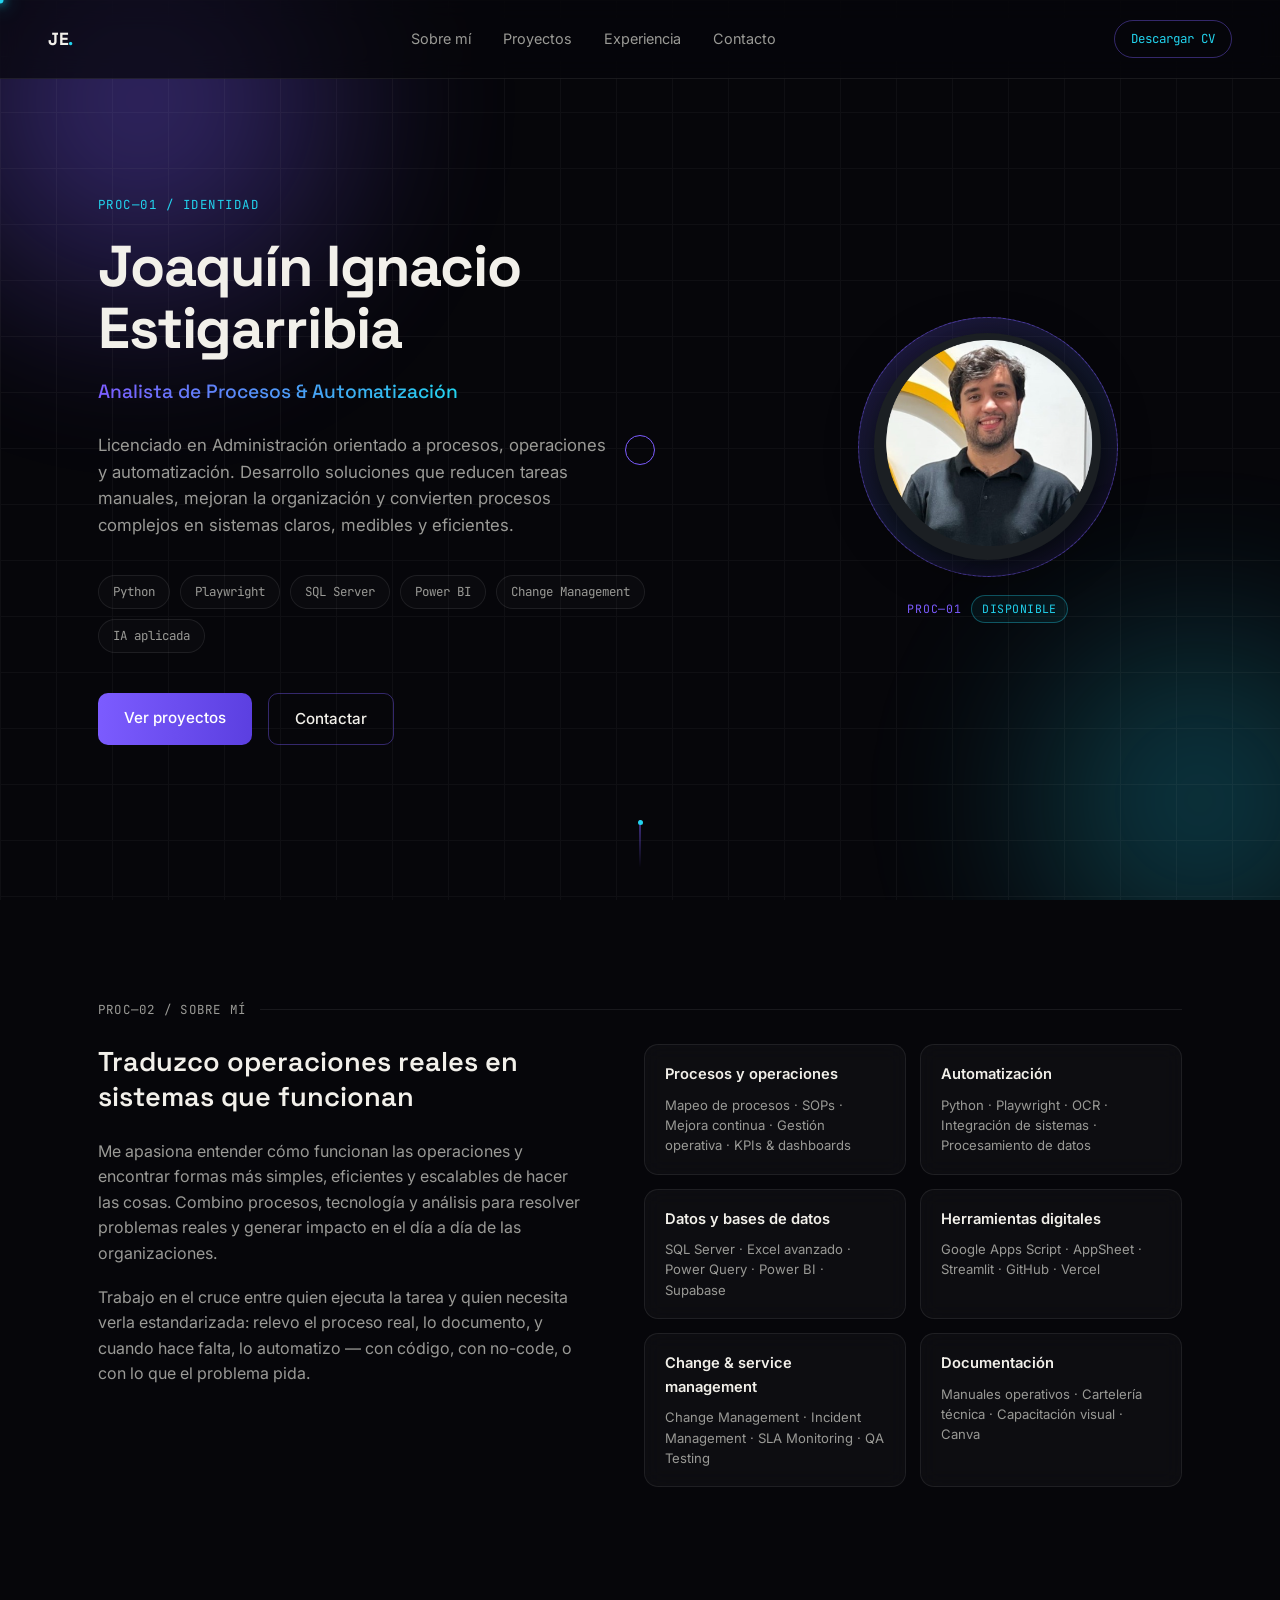
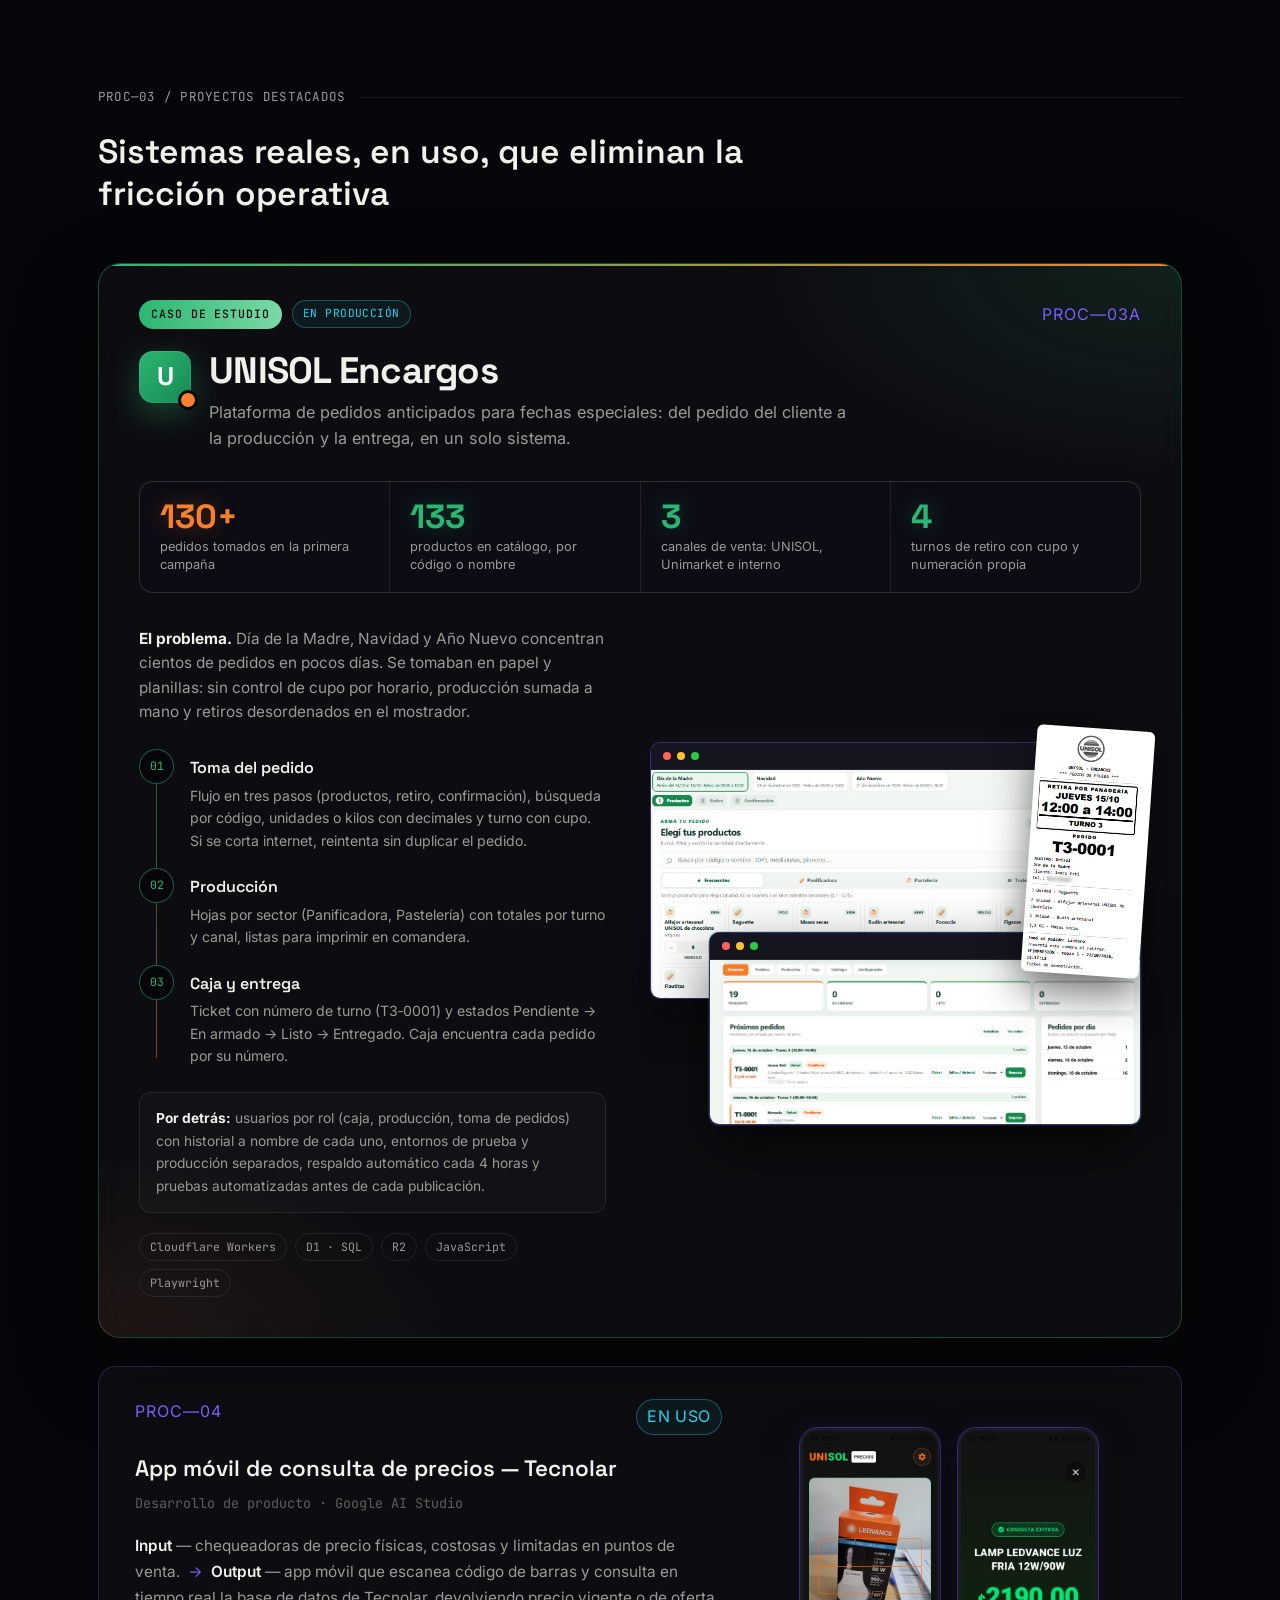
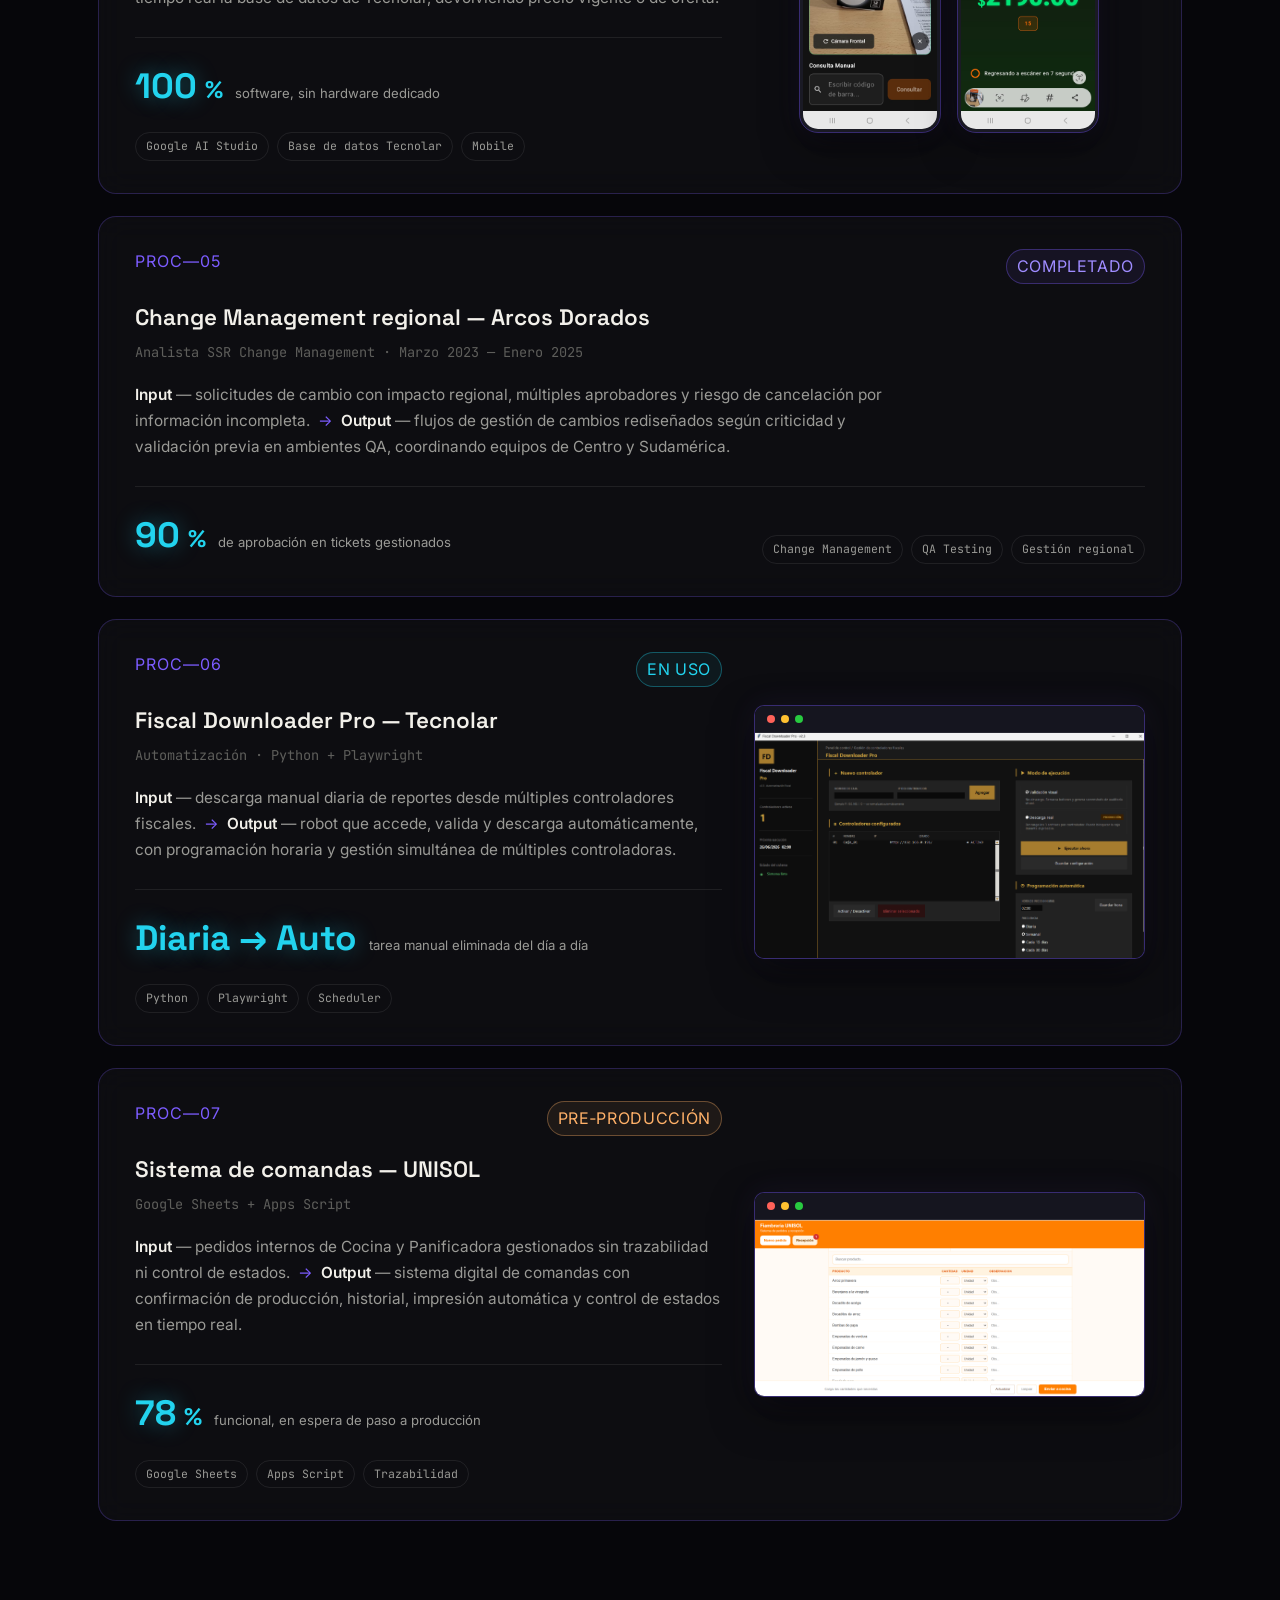
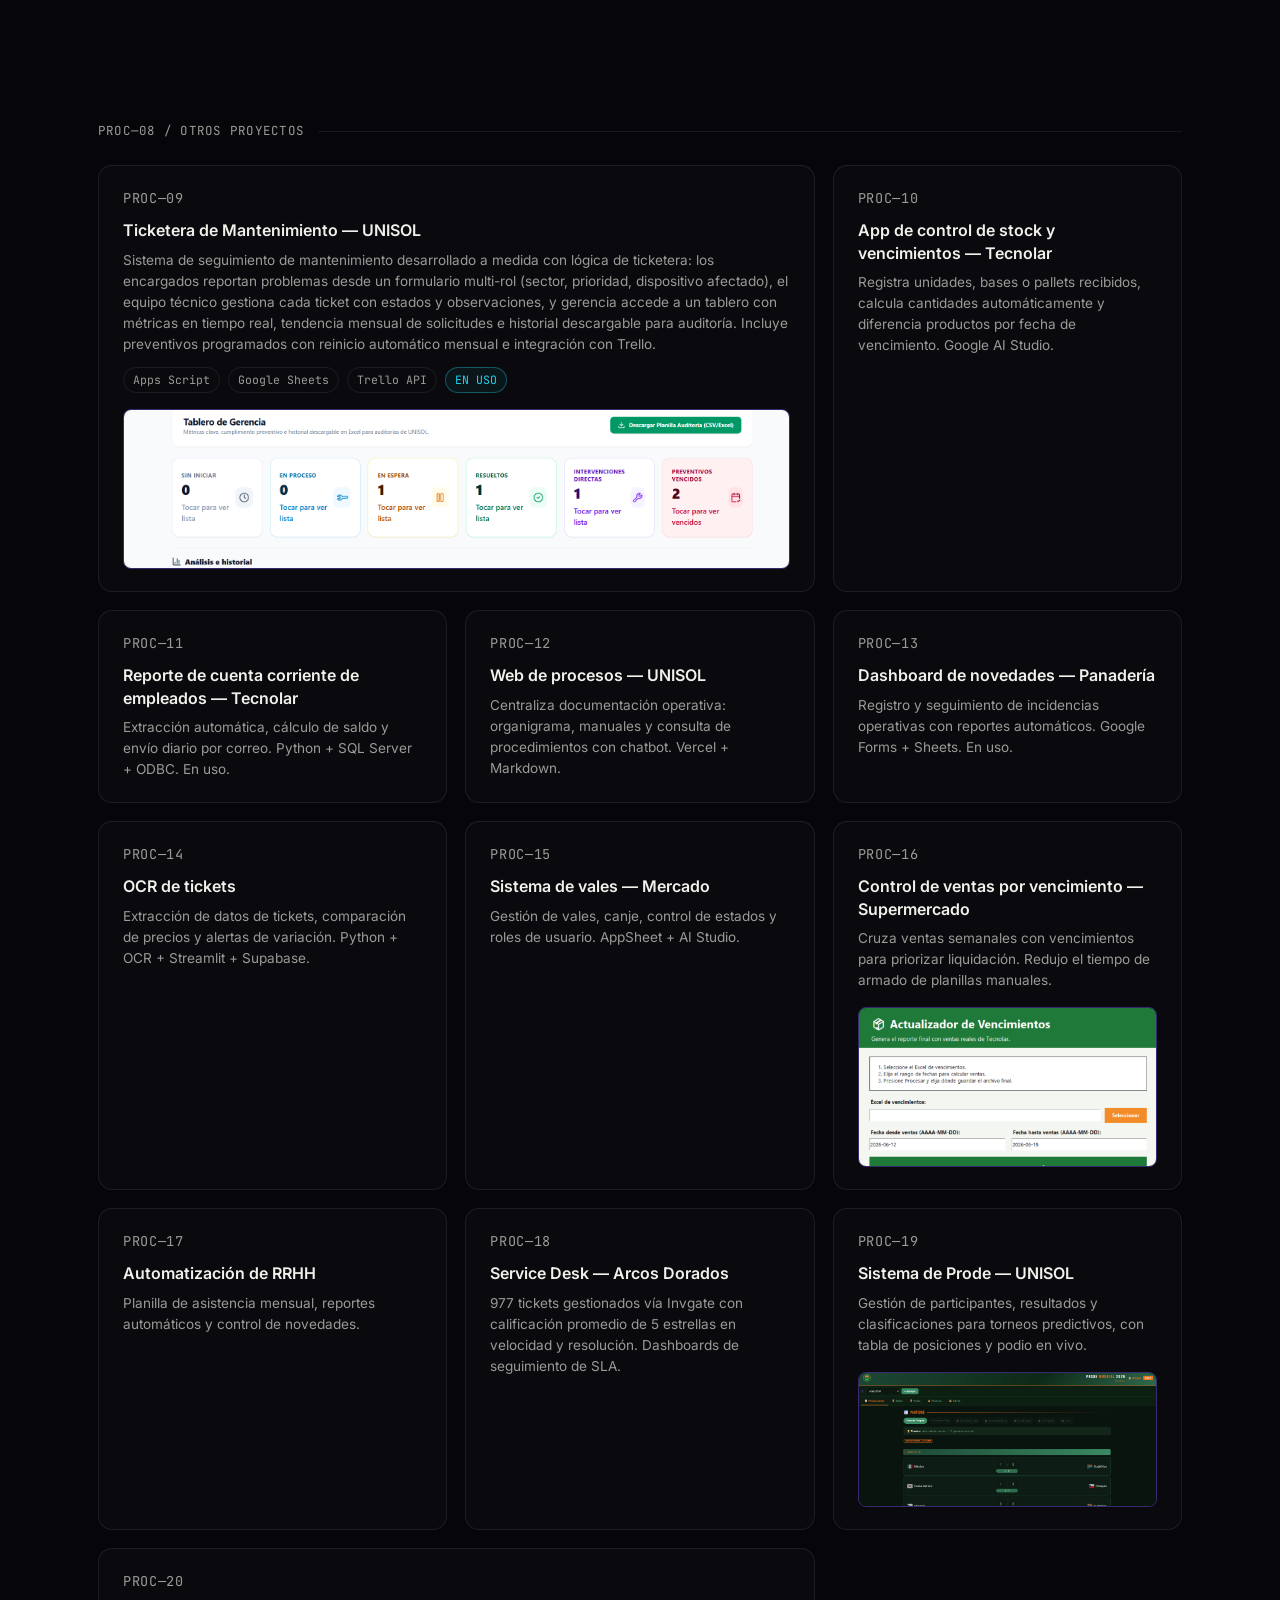
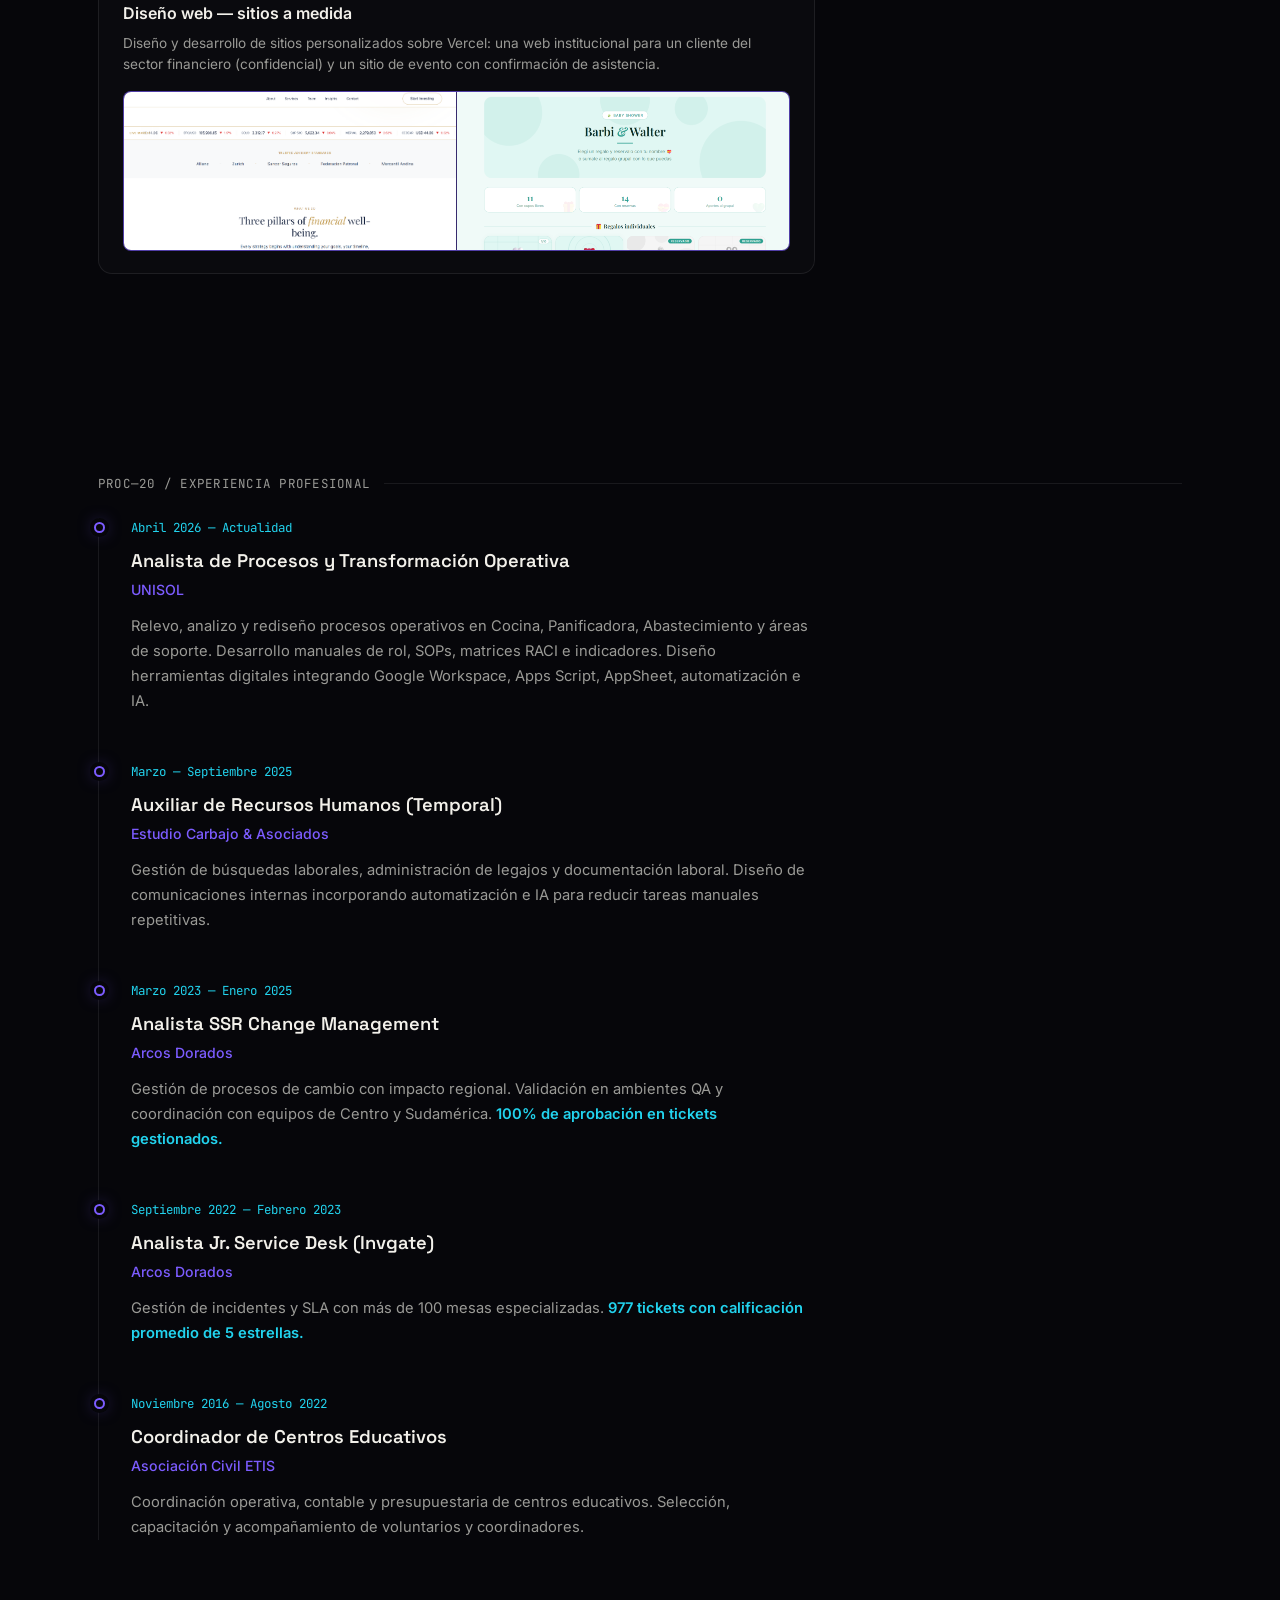
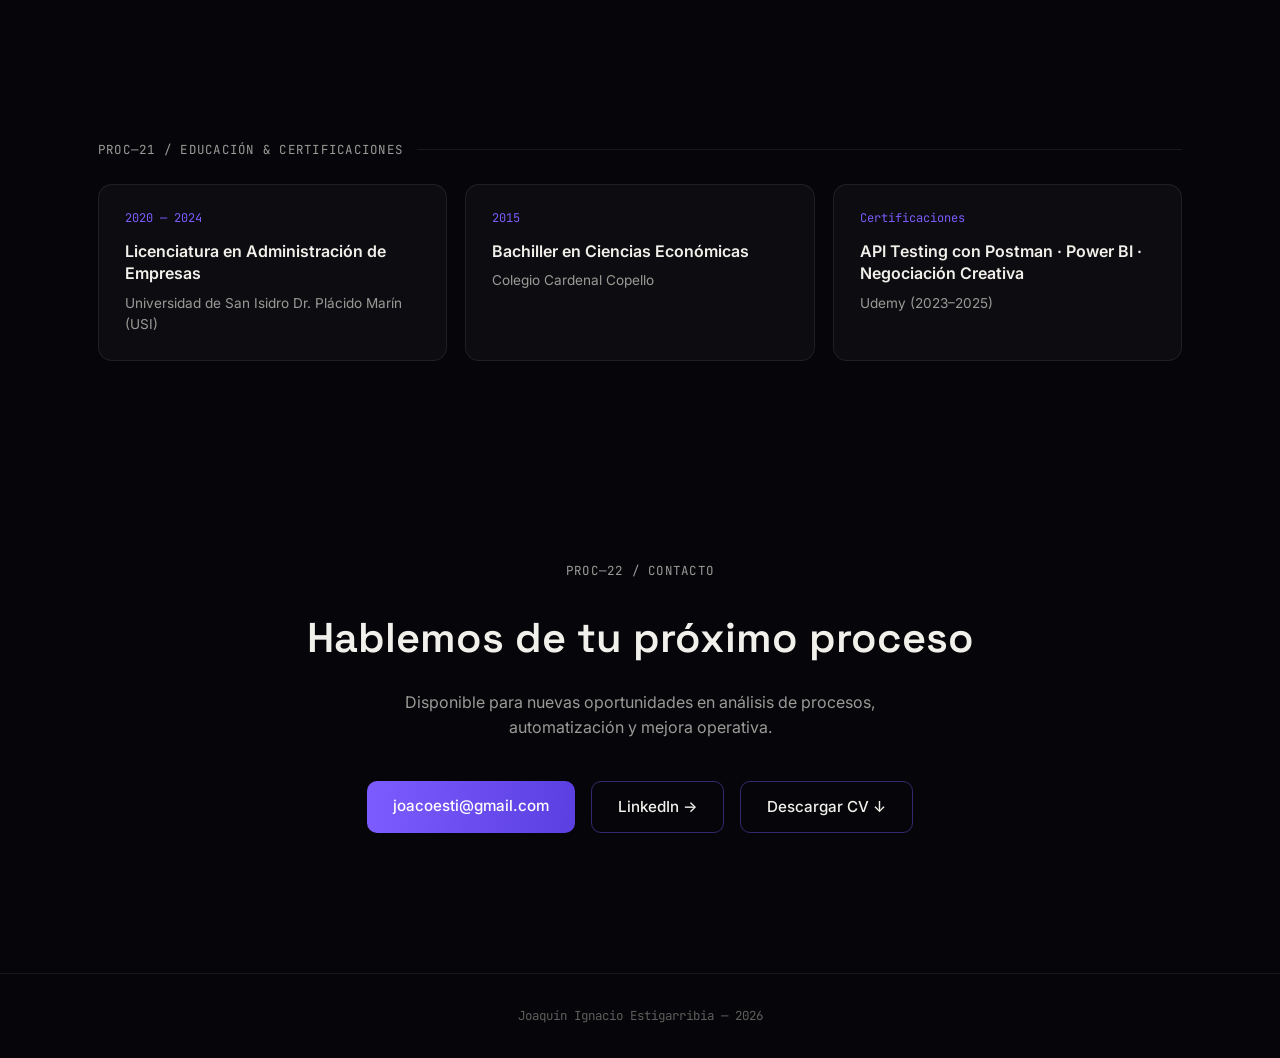
==== commit 66dc2150: "Actualizacion del portfolio jue-22-10 16:01" ====
--- a/portfolio/index.html
+++ b/portfolio/index.html
@@ -3,8 +3,8 @@
 <head>
 <meta charset="UTF-8">
 <meta name="viewport" content="width=device-width, initial-scale=1.0">
-<title>Joaquín Estigarribia — Responsable de Procesos y Transformación Operativa</title>
-<meta name="description" content="Portfolio de Joaquín Ignacio Estigarribia. Responsable de Procesos, Mejora Continua y Automatización aplicada a operaciones reales.">
+<title>Joaquín Estigarribia — Analista de Procesos &amp; Automatización</title>
+<meta name="description" content="Portfolio de Joaquín Ignacio Estigarribia. Analista de Procesos, Mejora Continua y Automatización aplicada a operaciones reales.">
 <link rel="preconnect" href="https://fonts.googleapis.com">
 <link rel="preconnect" href="https://fonts.gstatic.com" crossorigin>
 <link href="https://fonts.googleapis.com/css2?family=Space+Grotesk:wght@500;600;700&family=Inter:wght@400;500;600;700&family=JetBrains+Mono:wght@400;500&display=swap" rel="stylesheet">
@@ -44,7 +44,7 @@
         Joaquín Ignacio<br>Estigarribia
       </h1>
       <p class="hero-role reveal-up" style="--d:2">
-        <span class="grad-text">Responsable de Procesos y Transformación Operativa</span>
+        <span class="grad-text">Analista de Procesos &amp; Automatización</span>
       </p>
       <p class="hero-lead reveal-up" style="--d:3">
         Licenciado en Administración orientado a procesos, operaciones y automatización.
@@ -129,7 +129,97 @@
 <!-- ============ PROYECTOS DESTACADOS ============ -->
 <section class="section" id="proyectos">
   <p class="section-label reveal-up">PROC&mdash;03 / Proyectos destacados</p>
-  <h2 class="section-title reveal-up">Cuatro formas distintas de resolver un mismo problema: la fricción operativa</h2>
+  <h2 class="section-title reveal-up">Sistemas reales, en uso, que eliminan la fricción operativa</h2>
+
+  <!-- ============ CASO DE ESTUDIO: UNISOL ENCARGOS ============ -->
+  <article class="case reveal-up" id="caso-encargos">
+    <div class="case-head">
+      <div class="case-chips">
+        <span class="case-chip">Caso de estudio</span>
+        <span class="proc-status status-live">EN PRODUCCIÓN</span>
+      </div>
+      <span class="proc-id">PROC&mdash;03A</span>
+    </div>
+
+    <div class="case-brand">
+      <span class="case-logo" aria-hidden="true">U</span>
+      <div>
+        <h3 class="case-title">UNISOL Encargos</h3>
+        <p class="case-tag">Plataforma de pedidos anticipados para fechas especiales: del pedido del cliente
+        a la producción y la entrega, en un solo sistema.</p>
+      </div>
+    </div>
+
+    <div class="case-stats">
+      <div class="case-stat">
+        <span class="case-num"><span class="metric-num" data-target="130">0</span>+</span>
+        <span class="case-lbl">pedidos tomados en la primera campaña</span>
+      </div>
+      <div class="case-stat">
+        <span class="case-num"><span class="metric-num" data-target="133">0</span></span>
+        <span class="case-lbl">productos en catálogo, por código o nombre</span>
+      </div>
+      <div class="case-stat">
+        <span class="case-num"><span class="metric-num" data-target="3">0</span></span>
+        <span class="case-lbl">canales de venta: UNISOL, Unimarket e interno</span>
+      </div>
+      <div class="case-stat">
+        <span class="case-num"><span class="metric-num" data-target="4">0</span></span>
+        <span class="case-lbl">turnos de retiro con cupo y numeración propia</span>
+      </div>
+    </div>
+
+    <div class="case-body">
+      <div class="case-text">
+        <p class="case-problem"><b>El problema.</b> Día de la Madre, Navidad y Año Nuevo concentran cientos de
+        pedidos en pocos días. Se tomaban en papel y planillas: sin control de cupo por horario,
+        producción sumada a mano y retiros desordenados en el mostrador.</p>
+
+        <ol class="case-flow">
+          <li>
+            <span class="flow-step">01</span>
+            <div><b>Toma del pedido</b>
+            <p>Flujo en tres pasos (productos, retiro, confirmación), búsqueda por código, unidades o kilos
+            con decimales y turno con cupo. Si se corta internet, reintenta sin duplicar el pedido.</p></div>
+          </li>
+          <li>
+            <span class="flow-step">02</span>
+            <div><b>Producción</b>
+            <p>Hojas por sector (Panificadora, Pastelería) con totales por turno y canal, listas para imprimir
+            en comandera.</p></div>
+          </li>
+          <li>
+            <span class="flow-step">03</span>
+            <div><b>Caja y entrega</b>
+            <p>Ticket con número de turno (T3&#8209;0001) y estados Pendiente &rarr; En armado &rarr; Listo &rarr;
+            Entregado. Caja encuentra cada pedido por su número.</p></div>
+          </li>
+        </ol>
+
+        <p class="case-under"><b>Por detrás:</b> usuarios por rol (caja, producción, toma de pedidos) con historial
+        a nombre de cada uno, entornos de prueba y producción separados, respaldo automático cada 4 horas y
+        pruebas automatizadas antes de cada publicación.</p>
+
+        <div class="proc-stack case-stack">
+          <span>Cloudflare Workers</span><span>D1 · SQL</span><span>R2</span><span>JavaScript</span><span>Playwright</span>
+        </div>
+      </div>
+
+      <div class="case-stage">
+        <div class="mockup-desktop case-shot case-shot--back">
+          <div class="mockup-desktop-bar"><span></span><span></span><span></span></div>
+          <img src="assets/encargos-cliente.png" alt="Pantalla del cliente de UNISOL Encargos: elección de fecha, búsqueda y catálogo de productos" loading="lazy">
+        </div>
+        <div class="mockup-desktop case-shot case-shot--front">
+          <div class="mockup-desktop-bar"><span></span><span></span><span></span></div>
+          <img src="assets/encargos-panel.png" alt="Panel de administración con pedidos por estado, próximos retiros por turno y pedidos por día" loading="lazy">
+        </div>
+        <div class="case-ticket">
+          <img src="assets/encargos-ticket.png" alt="Ticket impreso del pedido T3-0001 con día y turno de retiro" loading="lazy">
+        </div>
+      </div>
+    </div>
+  </article>
 
   <div class="proc-feed">
 
@@ -387,7 +477,7 @@
       <div class="tl-marker"></div>
       <div class="tl-content">
         <p class="tl-date">Abril 2026 &mdash; Actualidad</p>
-        <h3>Responsable de Procesos y Transformación Operativa</h3>
+        <h3>Analista de Procesos y Transformación Operativa</h3>
         <p class="tl-company">UNISOL</p>
         <p class="tl-desc">Relevo, analizo y rediseño procesos operativos en Cocina, Panificadora,
         Abastecimiento y áreas de soporte. Desarrollo manuales de rol, SOPs, matrices RACI e
--- a/portfolio/style.css
+++ b/portfolio/style.css
@@ -449,3 +449,98 @@
 @media (prefers-reduced-motion: reduce){
   *{ animation-duration:.01ms !important; transition-duration:.01ms !important; scroll-behavior:auto !important; }
 }
+
+/* ============================================================
+   CASO DE ESTUDIO — UNISOL Encargos
+   ============================================================ */
+.case{
+  --case-a:#2BB673; --case-b:#F7802D;
+  position:relative; margin-bottom:28px; padding:36px 40px 40px;
+  border-radius:22px; overflow:hidden;
+  background:
+    radial-gradient(600px 300px at 100% 0%, rgba(43,182,115,.12), transparent 70%),
+    radial-gradient(500px 260px at 0% 100%, rgba(247,128,45,.08), transparent 70%),
+    rgba(255,255,255,.03);
+  border:1px solid rgba(43,182,115,.35);
+  backdrop-filter: blur(14px);
+  box-shadow: 0 30px 80px rgba(0,0,0,.35);
+}
+.case::before{
+  content:''; position:absolute; top:0; left:0; right:0; height:2px;
+  background:linear-gradient(90deg, var(--case-a), var(--case-b));
+}
+.case-head{ display:flex; justify-content:space-between; align-items:center; margin-bottom:22px; }
+.case-chips{ display:flex; gap:10px; align-items:center; flex-wrap:wrap; }
+.case-chip{
+  font-family:'JetBrains Mono', monospace; font-size:.72rem; letter-spacing:.08em; text-transform:uppercase;
+  color:#0B0B0C; background:linear-gradient(90deg, var(--case-a), #7BD9A6); padding:5px 12px; border-radius:999px; font-weight:500;
+}
+.case-head .proc-status{ font-family:'JetBrains Mono', monospace; font-size:.7rem; }
+
+.case-brand{ display:flex; gap:18px; align-items:flex-start; margin-bottom:30px; }
+.case-logo{
+  flex:none; width:52px; height:52px; border-radius:14px; display:grid; place-items:center;
+  font-family:'Space Grotesk', sans-serif; font-weight:700; font-size:1.6rem; color:#fff;
+  background:linear-gradient(135deg, var(--case-a), #168A52);
+  box-shadow: 0 0 0 1px rgba(255,255,255,.08) inset, 0 10px 30px rgba(43,182,115,.35);
+  position:relative;
+}
+.case-logo::after{ content:''; position:absolute; right:-4px; bottom:-4px; width:14px; height:14px; border-radius:50%;
+  background:var(--case-b); box-shadow:0 0 0 3px var(--bg); }
+.case-title{ font-family:'Space Grotesk', sans-serif; font-weight:700; font-size:clamp(1.7rem, 3.2vw, 2.3rem); letter-spacing:-.02em; line-height:1.1; margin-bottom:8px; }
+.case-tag{ color:var(--text-2); font-size:1.02rem; max-width:640px; }
+
+.case-stats{
+  display:grid; grid-template-columns:repeat(4, 1fr); gap:1px; margin-bottom:34px;
+  background:var(--border); border:1px solid var(--border); border-radius:14px; overflow:hidden;
+}
+.case-stat{ background:rgba(10,10,18,.85); padding:18px 20px; display:flex; flex-direction:column; gap:4px; }
+.case-num{ font-family:'Space Grotesk', sans-serif; font-weight:700; font-size:2.1rem; line-height:1; color:var(--case-a); }
+.case-num .metric-num{ font-size:inherit; color:inherit; text-shadow:0 0 22px rgba(43,182,115,.35); }
+.case-stat:first-child .case-num{ color:var(--case-b); }
+.case-stat:first-child .metric-num{ text-shadow:0 0 22px rgba(247,128,45,.35); }
+.case-lbl{ font-size:.8rem; color:var(--text-2); line-height:1.4; }
+
+.case-body{ display:grid; grid-template-columns: 1fr 1.05fr; gap:44px; align-items:start; }
+.case-problem{ color:var(--text-2); font-size:.96rem; margin-bottom:24px; }
+.case-problem b, .case-under b{ color:var(--text); }
+
+.case-flow{ list-style:none; display:flex; flex-direction:column; gap:16px; margin-bottom:24px; position:relative; }
+.case-flow::before{ content:''; position:absolute; left:17px; top:10px; bottom:10px; width:1px;
+  background:linear-gradient(var(--case-a), var(--case-b)); opacity:.5; }
+.case-flow li{ display:flex; gap:16px; position:relative; }
+.flow-step{
+  flex:none; width:35px; height:35px; border-radius:50%; display:grid; place-items:center;
+  font-family:'JetBrains Mono', monospace; font-size:.72rem; color:var(--case-a);
+  background:var(--bg); border:1px solid rgba(43,182,115,.5);
+}
+.case-flow b{ font-family:'Space Grotesk', sans-serif; font-weight:600; font-size:1rem; display:block; margin:6px 0 4px; }
+.case-flow p{ font-size:.88rem; color:var(--text-2); line-height:1.6; }
+.case-under{ font-size:.86rem; color:var(--text-2); line-height:1.65; padding:14px 16px; border-radius:12px;
+  background:rgba(255,255,255,.025); border:1px solid var(--border); margin-bottom:20px; }
+
+/* composición de capturas */
+.case-stage{ position:relative; min-height:440px; }
+.case-shot{ position:absolute; width:88%; }
+.case-shot img{ display:block; }
+.case-shot--back{ top:0; left:0; }
+.case-shot--front{ top:190px; right:0; box-shadow:0 24px 60px rgba(0,0,0,.6), 0 0 0 1px rgba(43,182,115,.25); }
+.case-ticket{
+  position:absolute; right:-6px; top:-14px; width:118px; padding:6px; background:#fff; border-radius:6px;
+  transform:rotate(4deg); box-shadow:0 18px 40px rgba(0,0,0,.55);
+  transition: transform .5s var(--ease);
+}
+.case-ticket img{ width:100%; display:block; }
+.case:hover .case-ticket{ transform:rotate(1deg) translateY(-6px); }
+.case:hover .case-shot--front{ transform:translateY(-6px); }
+
+@media (max-width: 960px){
+  .case{ padding:26px 20px 28px; }
+  .case-stats{ grid-template-columns:1fr 1fr; }
+  .case-body{ grid-template-columns:1fr; gap:28px; }
+  .case-stage{ min-height:0; display:flex; flex-direction:column; gap:14px; }
+  .case-shot, .case-ticket{ position:static; width:100%; transform:none; }
+  .case-ticket{ width:140px; align-self:center; }
+}
+.case-head .proc-id{ white-space:nowrap; }
+@media (min-width: 961px){ .case-stage{ align-self:center; } }
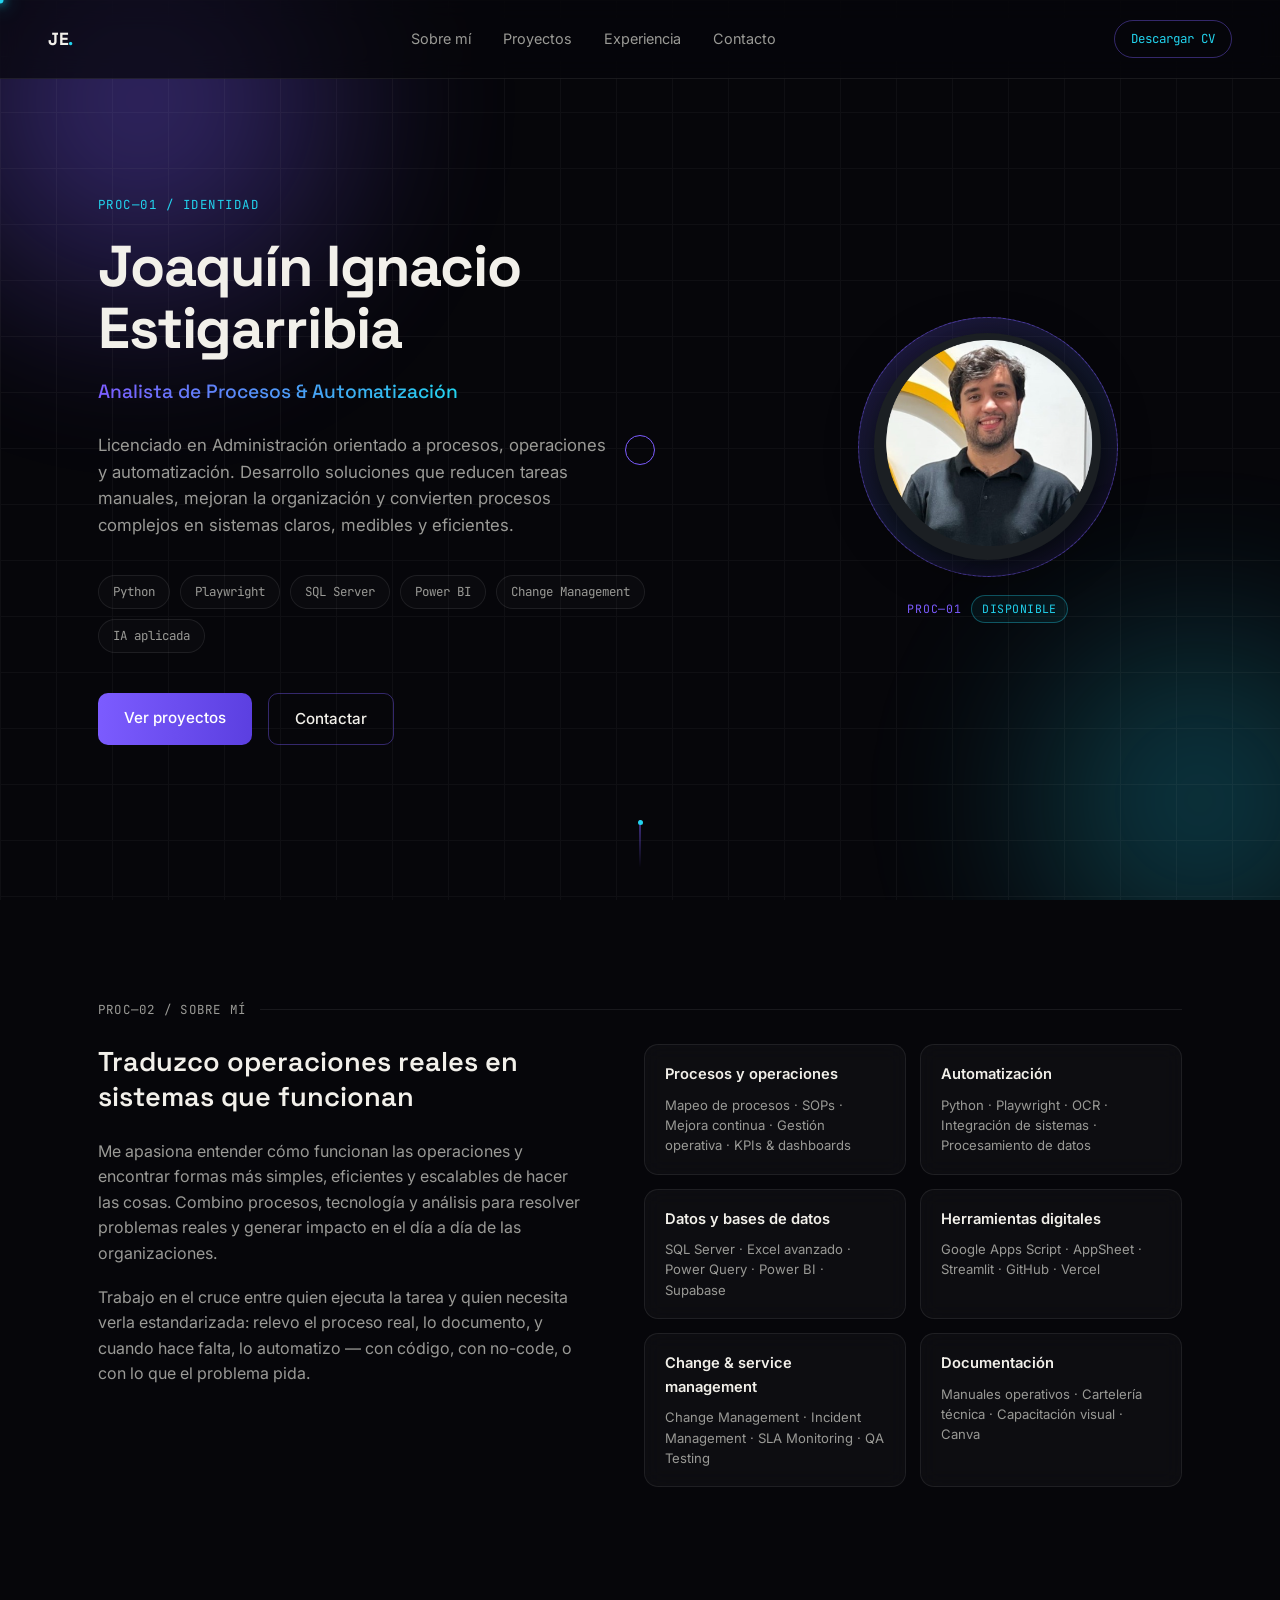
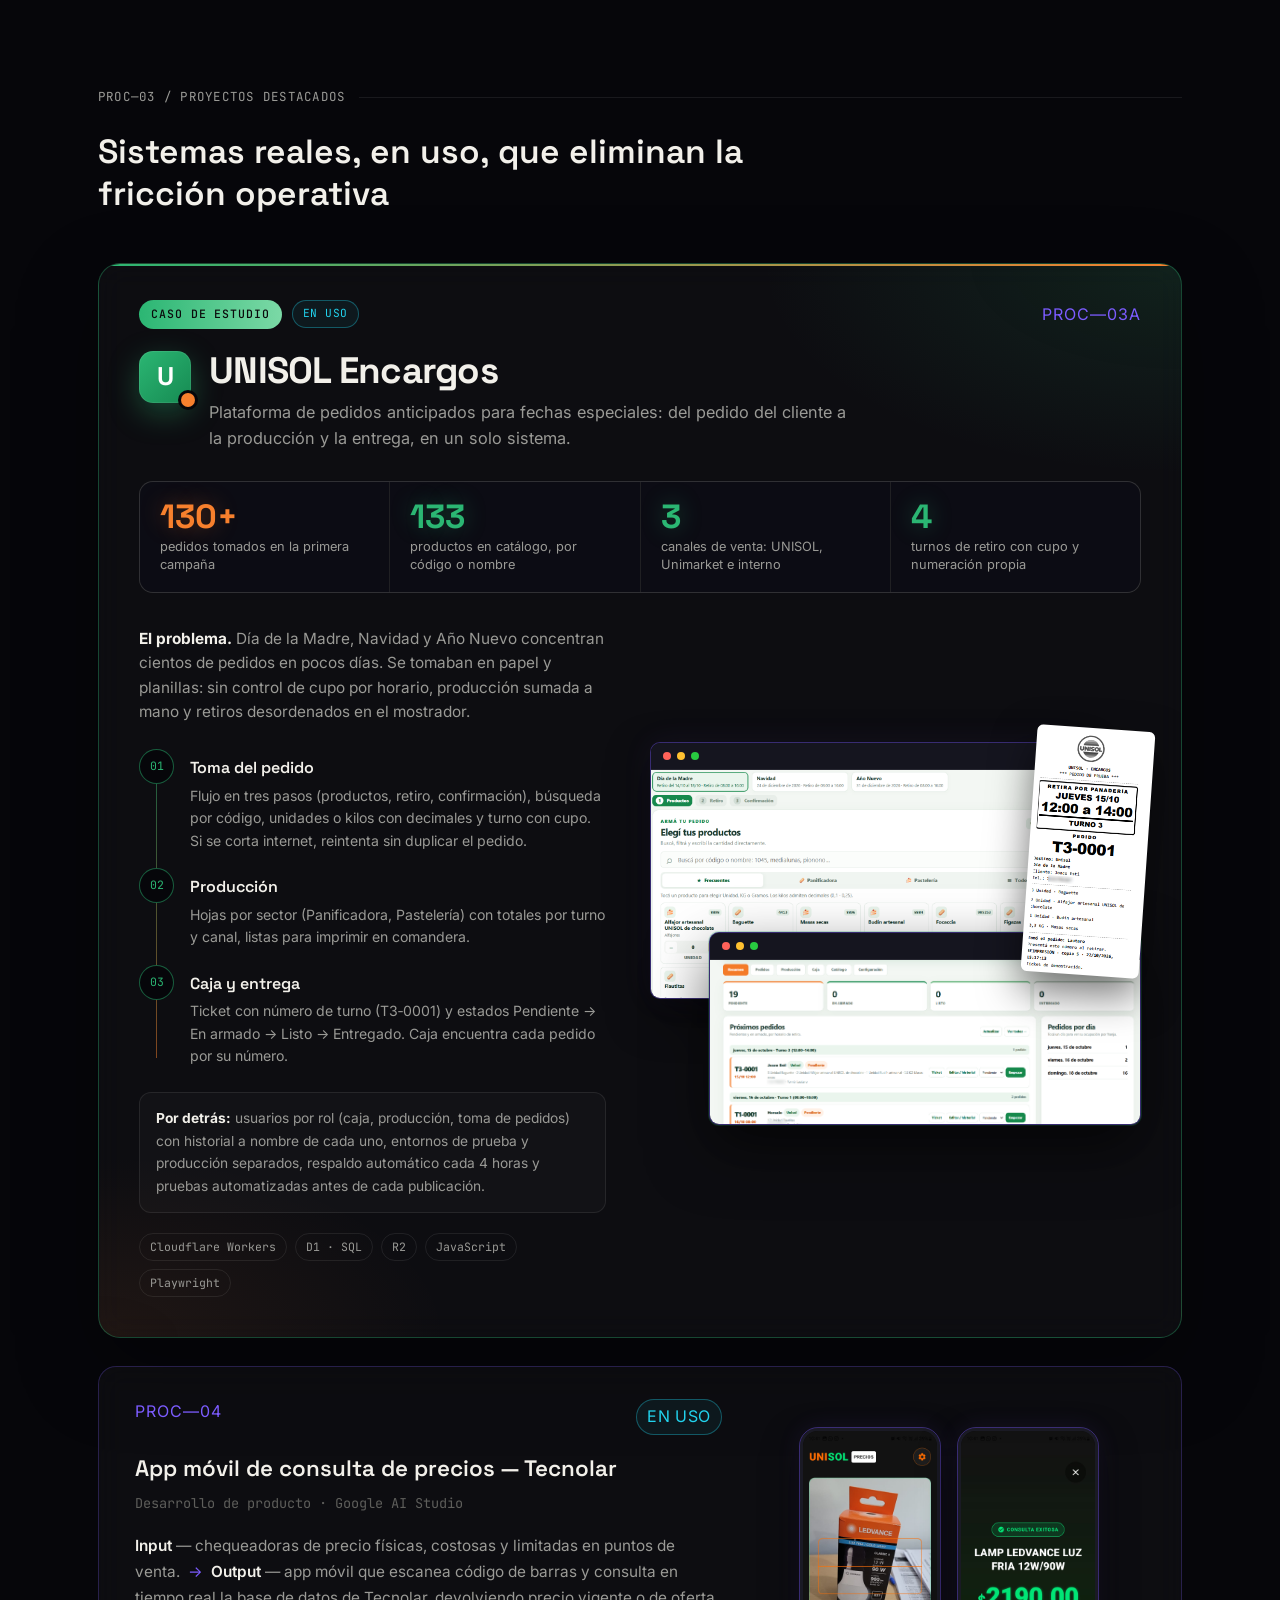
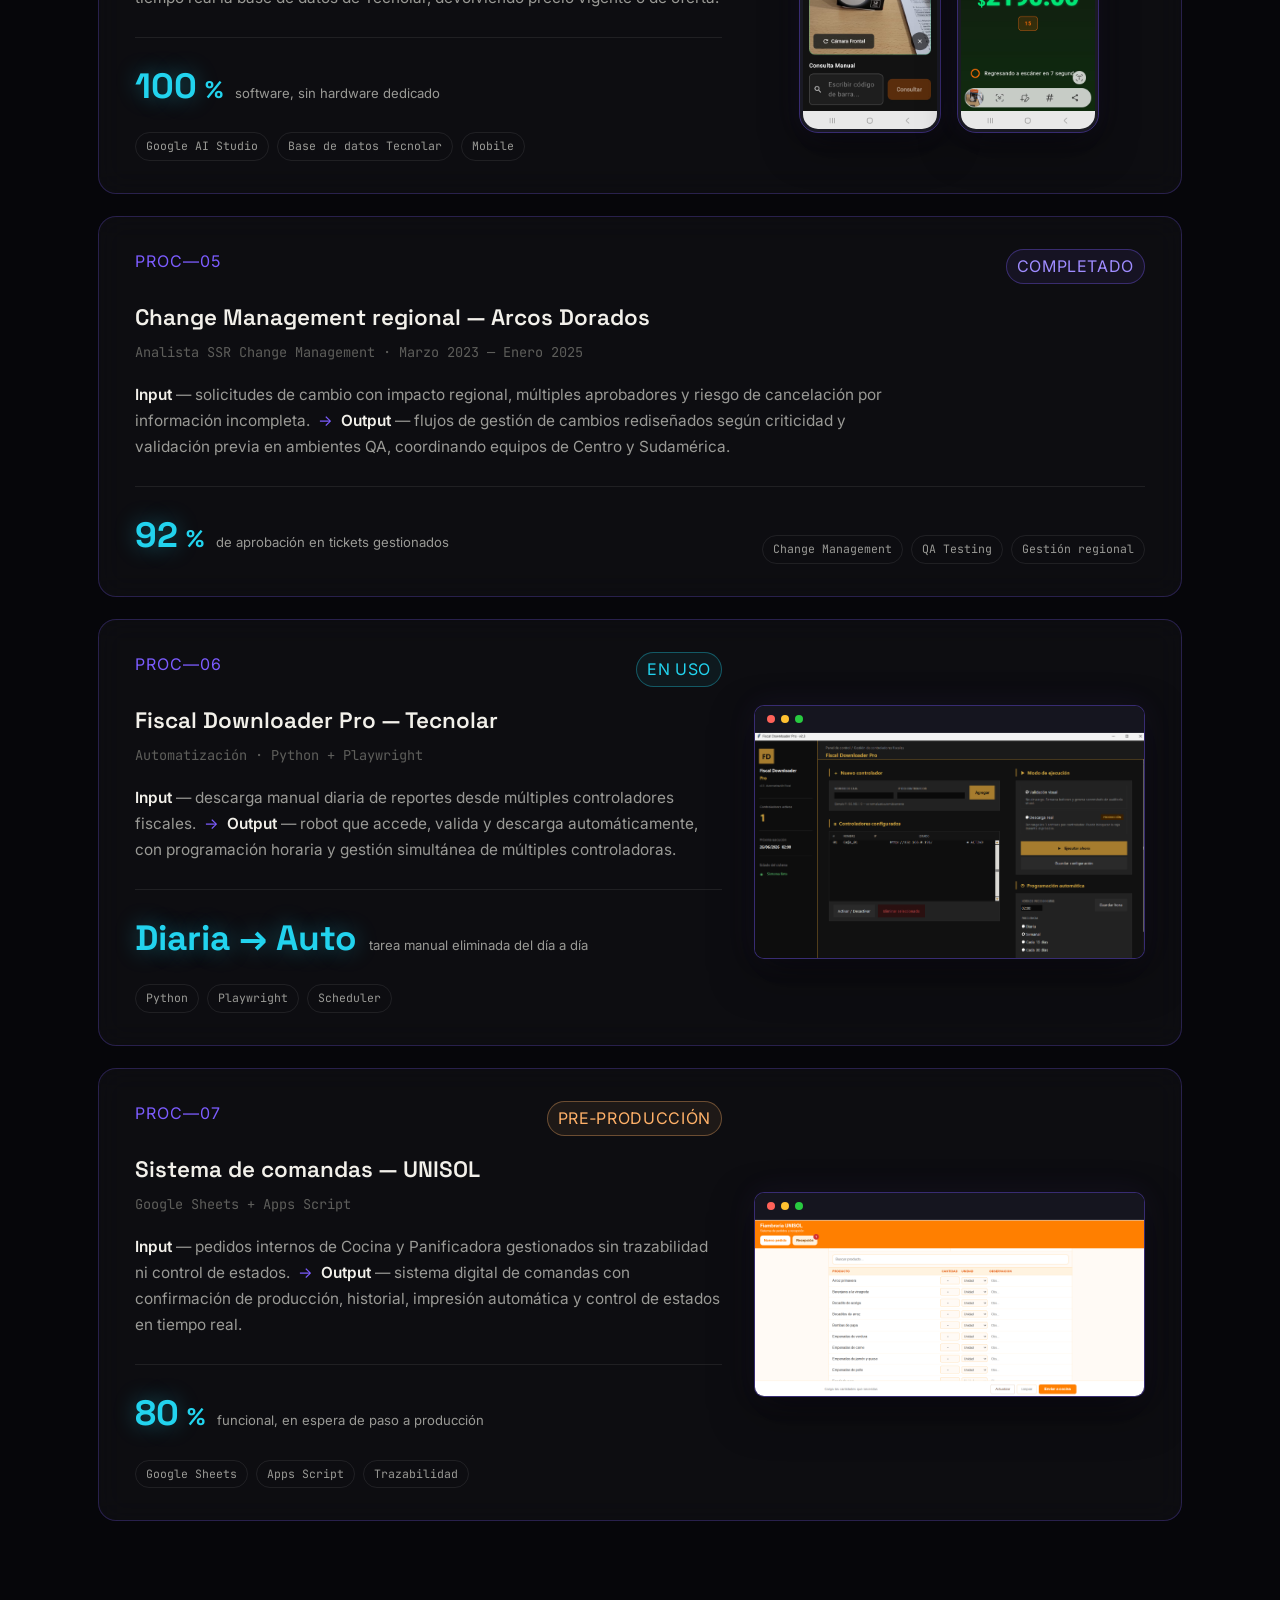
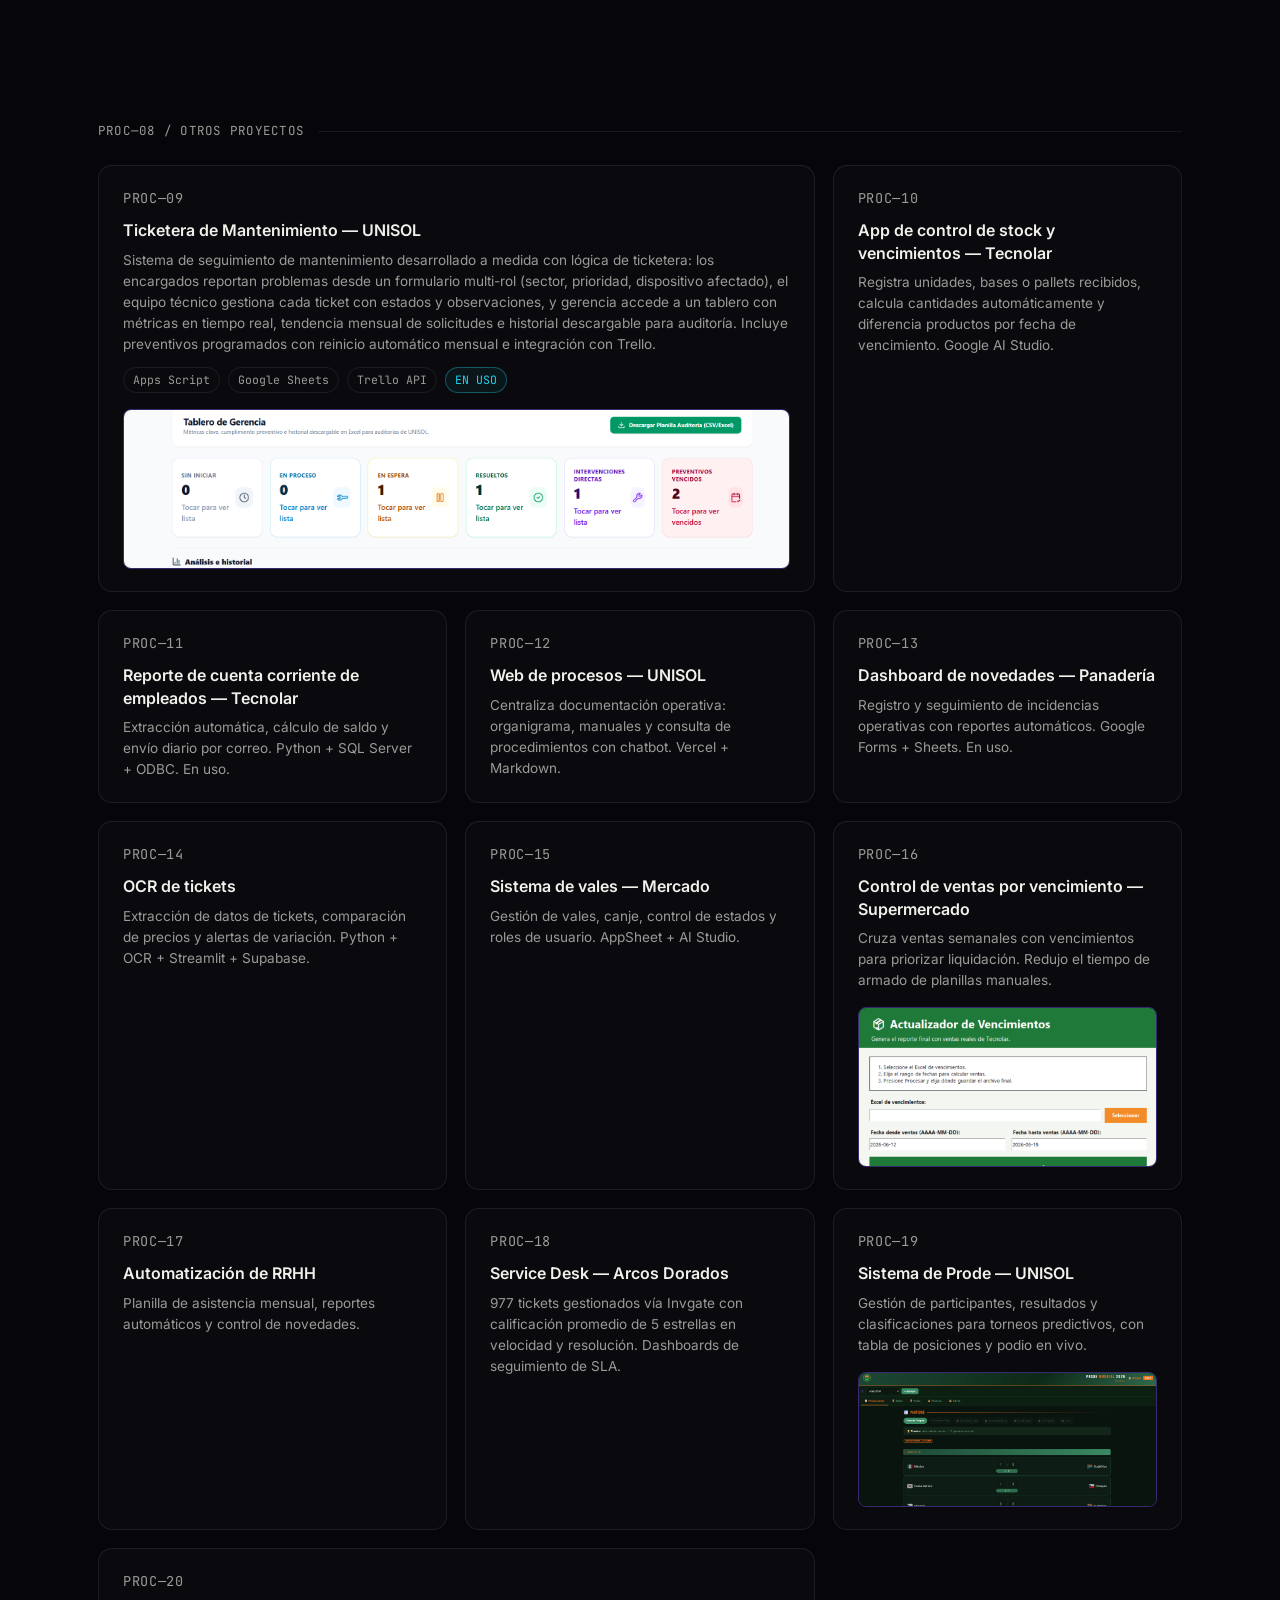
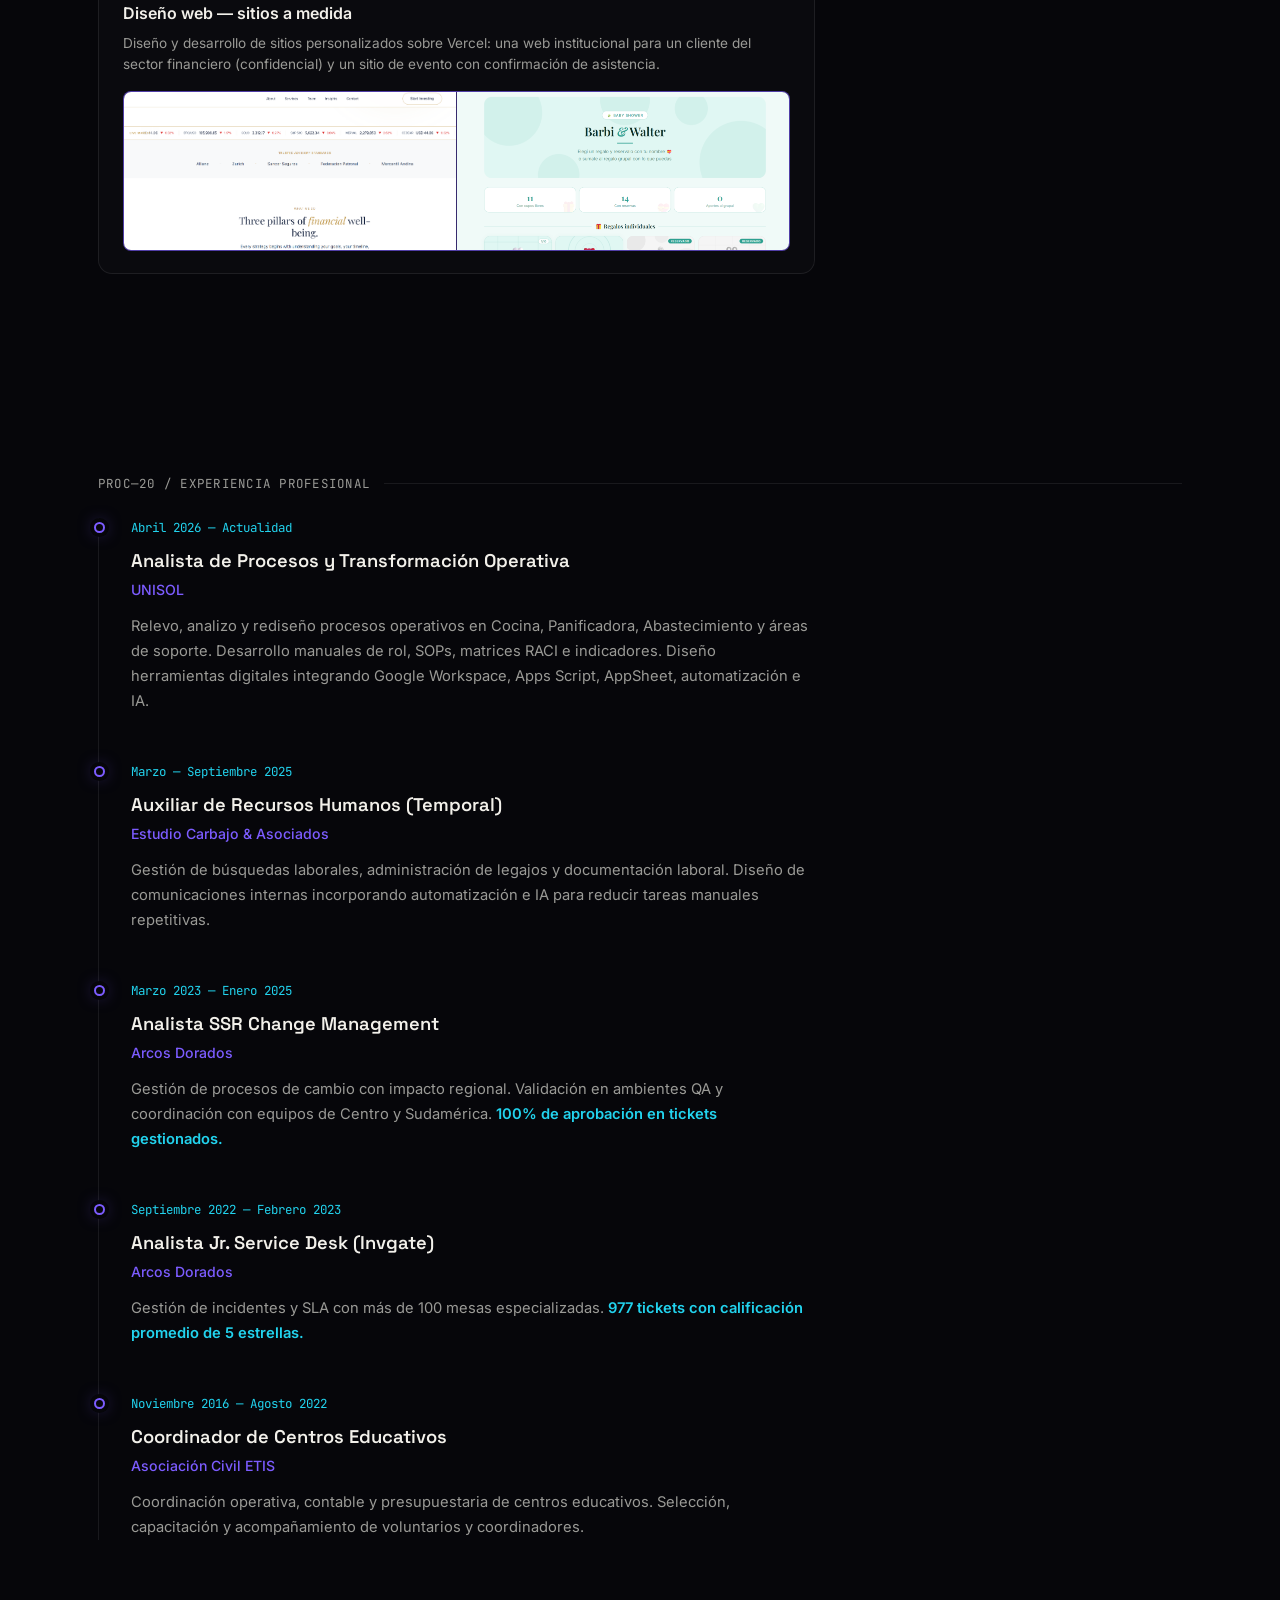
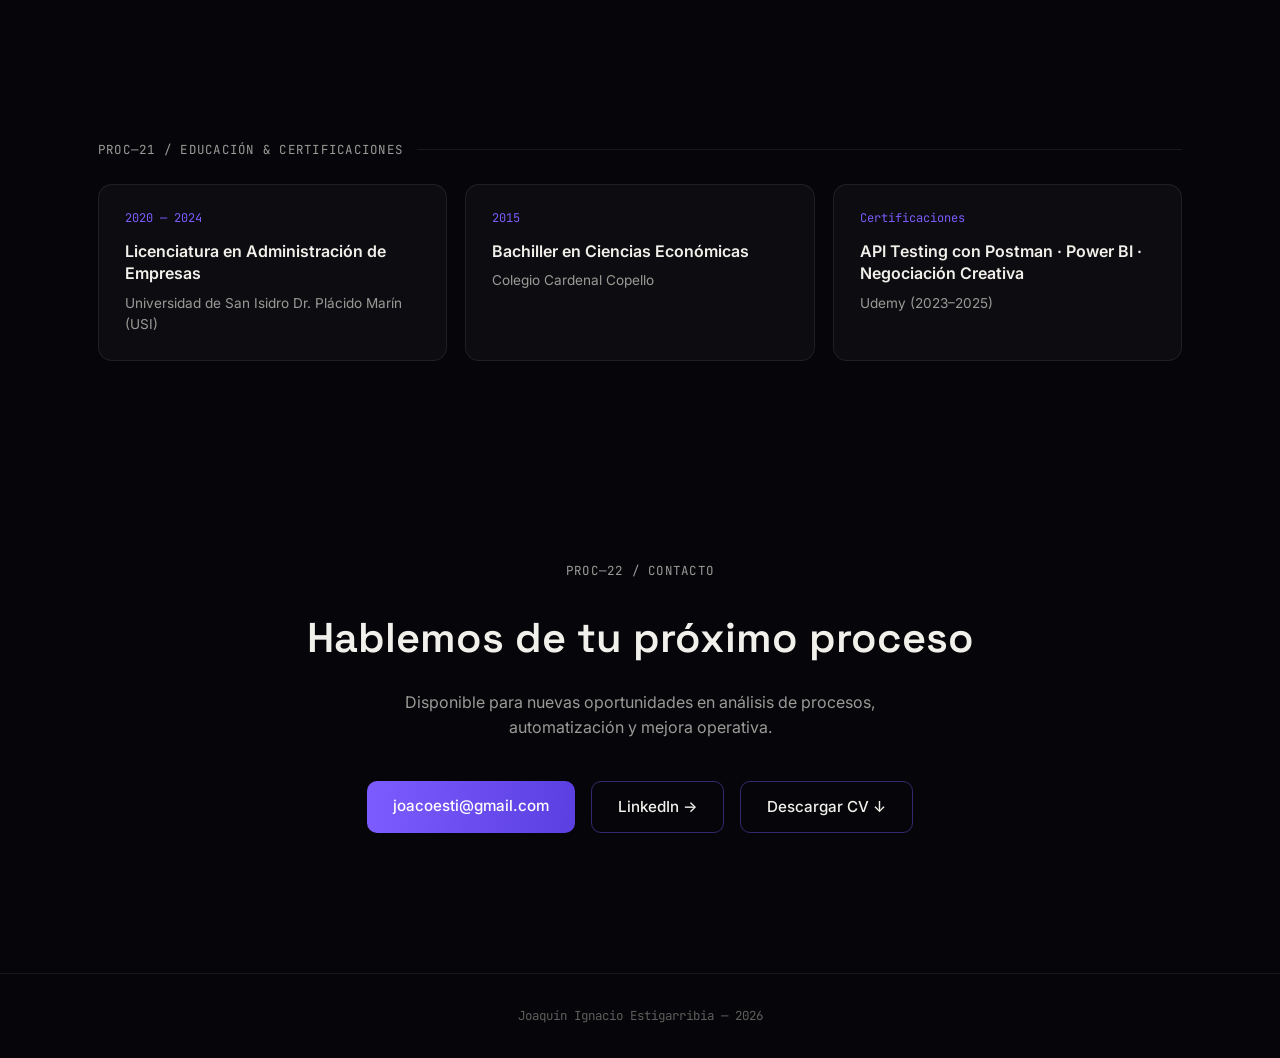
==== commit 901186a2: "Actualizacion del portfolio jue-22-10 16:08" ====
--- a/portfolio/index.html
+++ b/portfolio/index.html
@@ -136,7 +136,7 @@
     <div class="case-head">
       <div class="case-chips">
         <span class="case-chip">Caso de estudio</span>
-        <span class="proc-status status-live">EN PRODUCCIÓN</span>
+        <span class="proc-status status-live">EN USO</span>
       </div>
       <span class="proc-id">PROC&mdash;03A</span>
     </div>
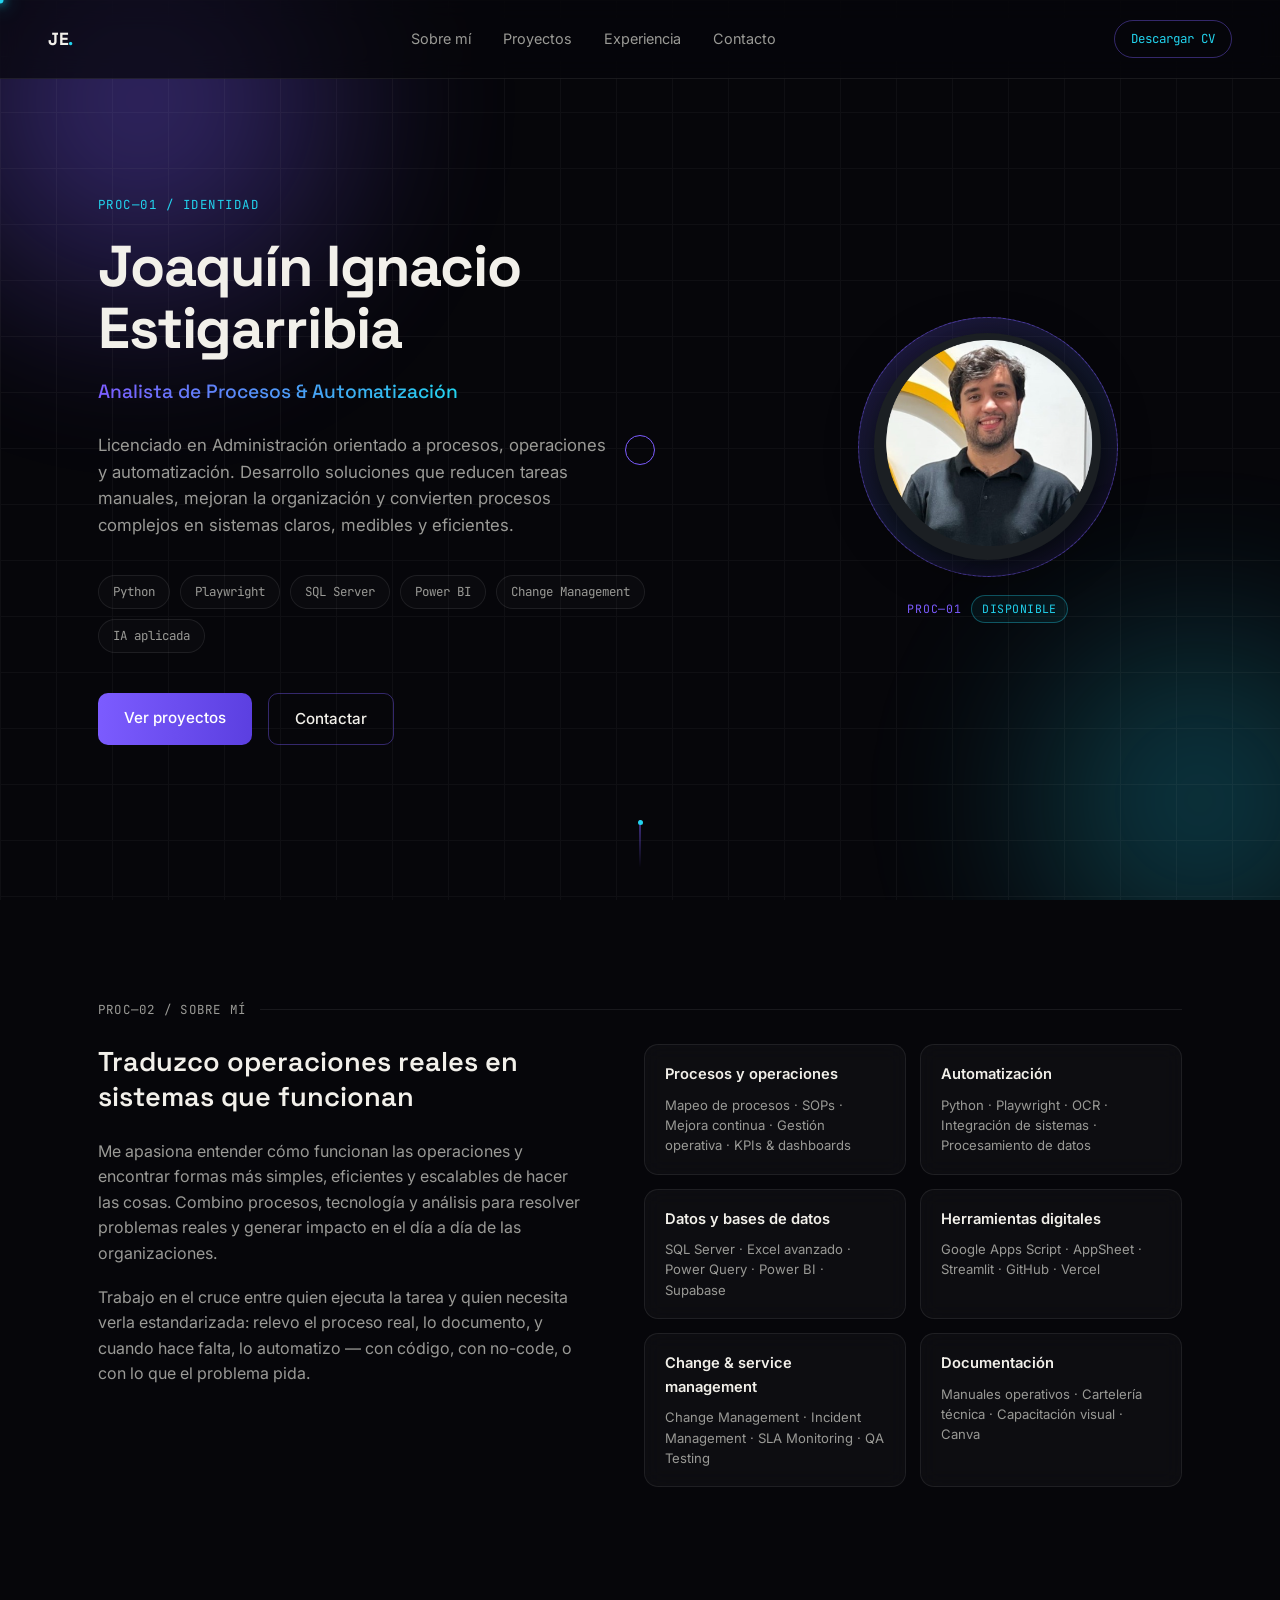
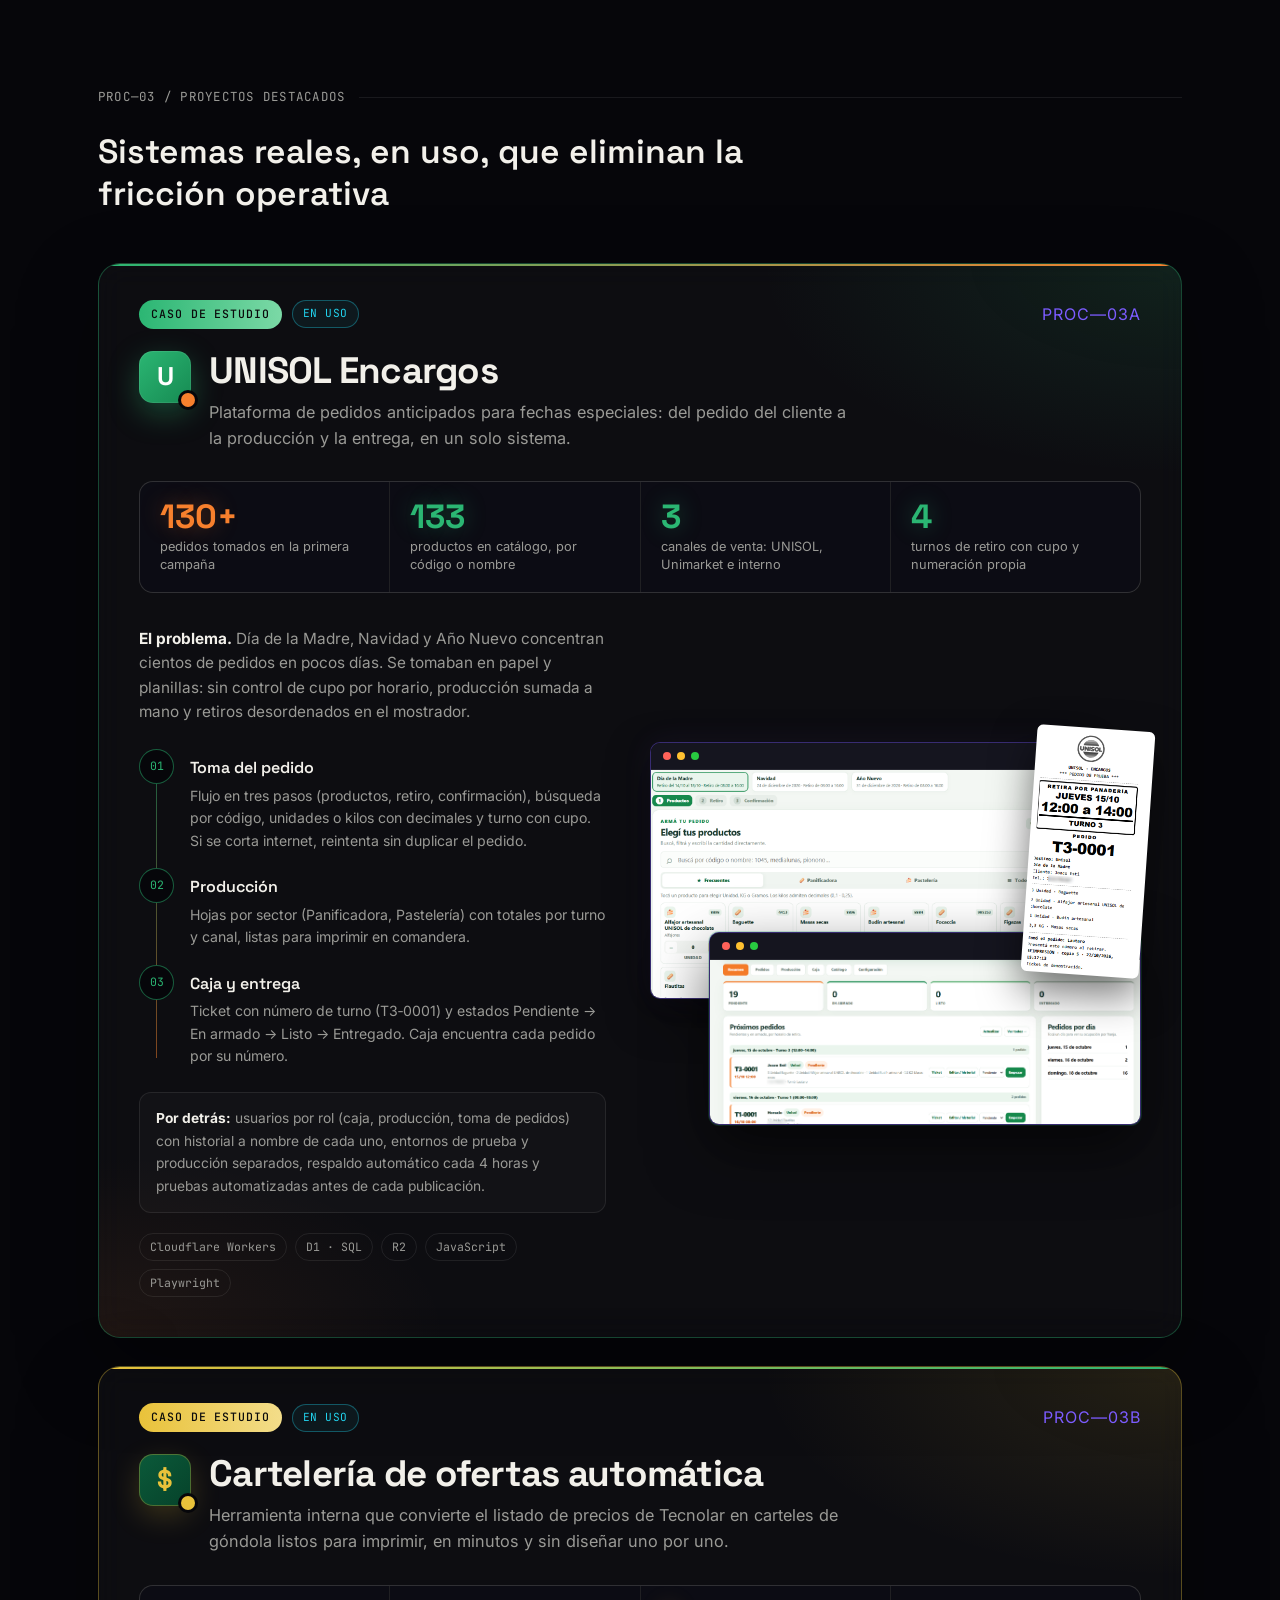
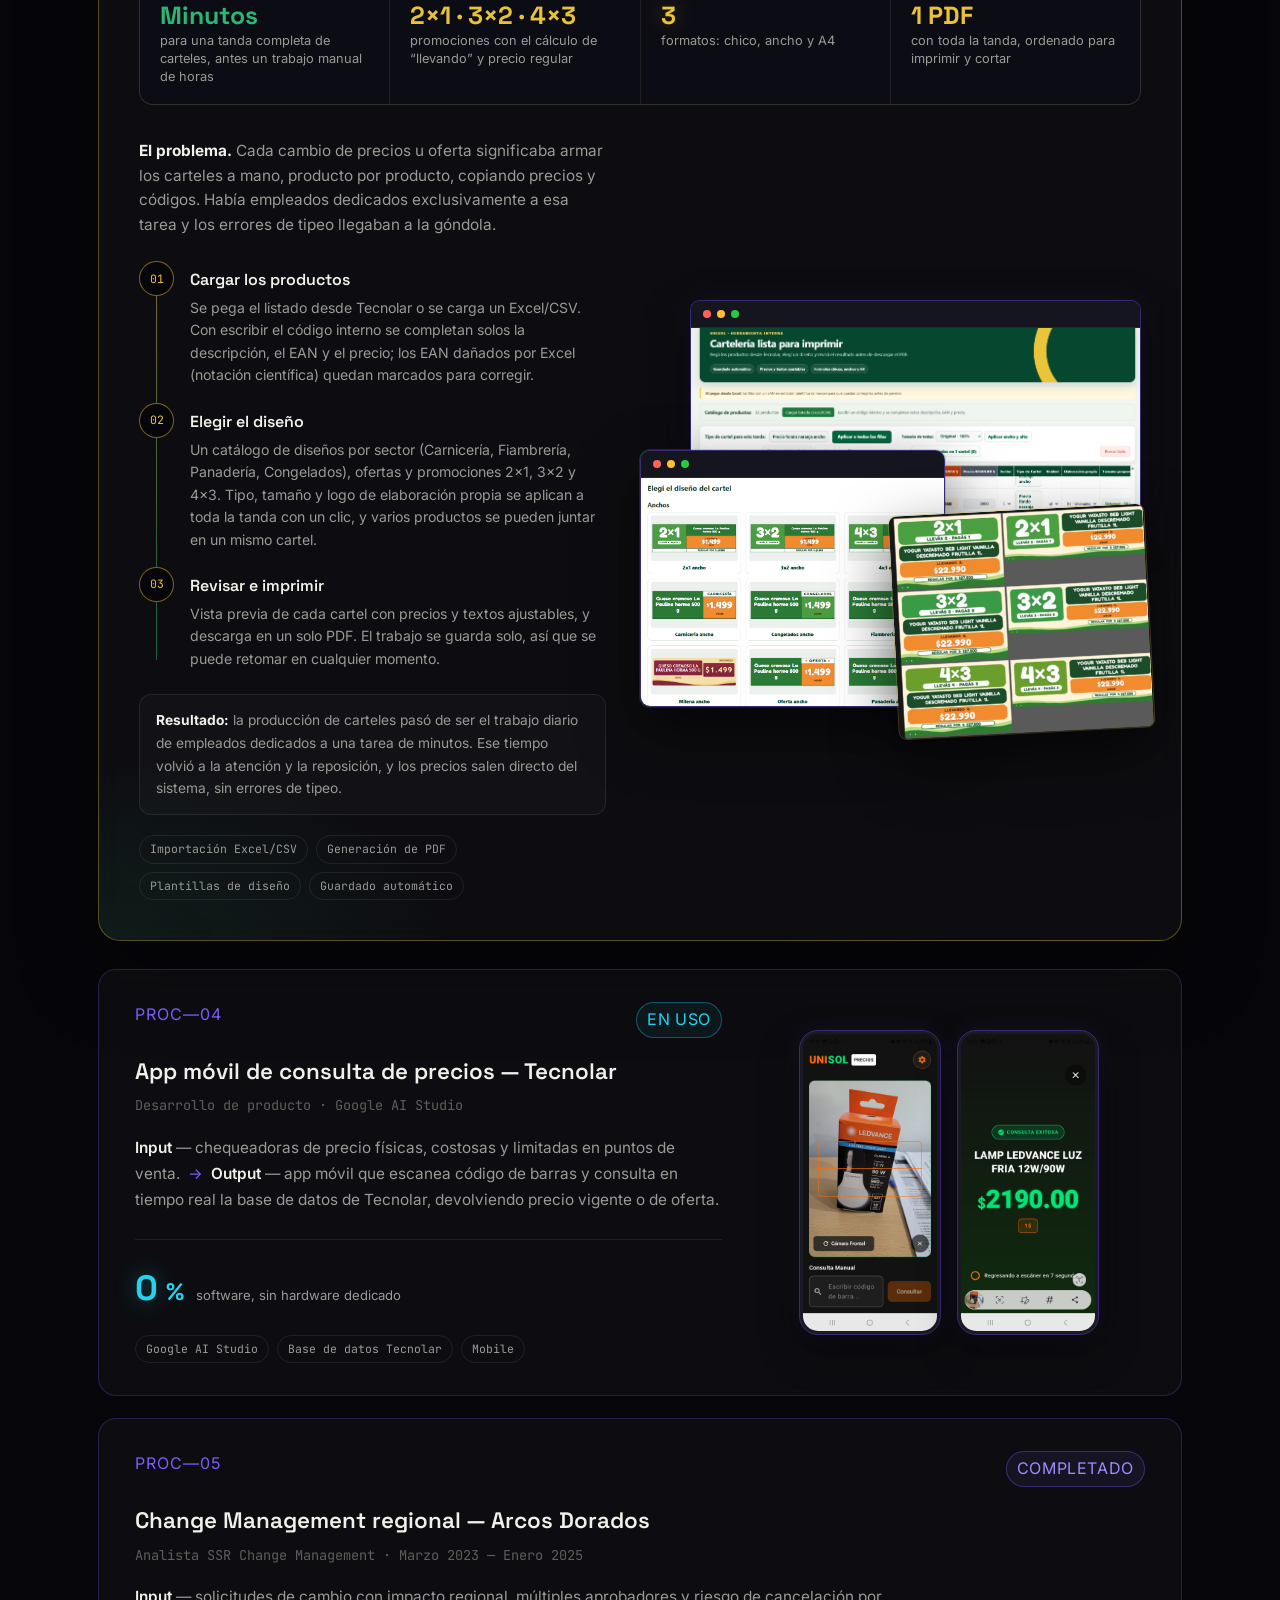
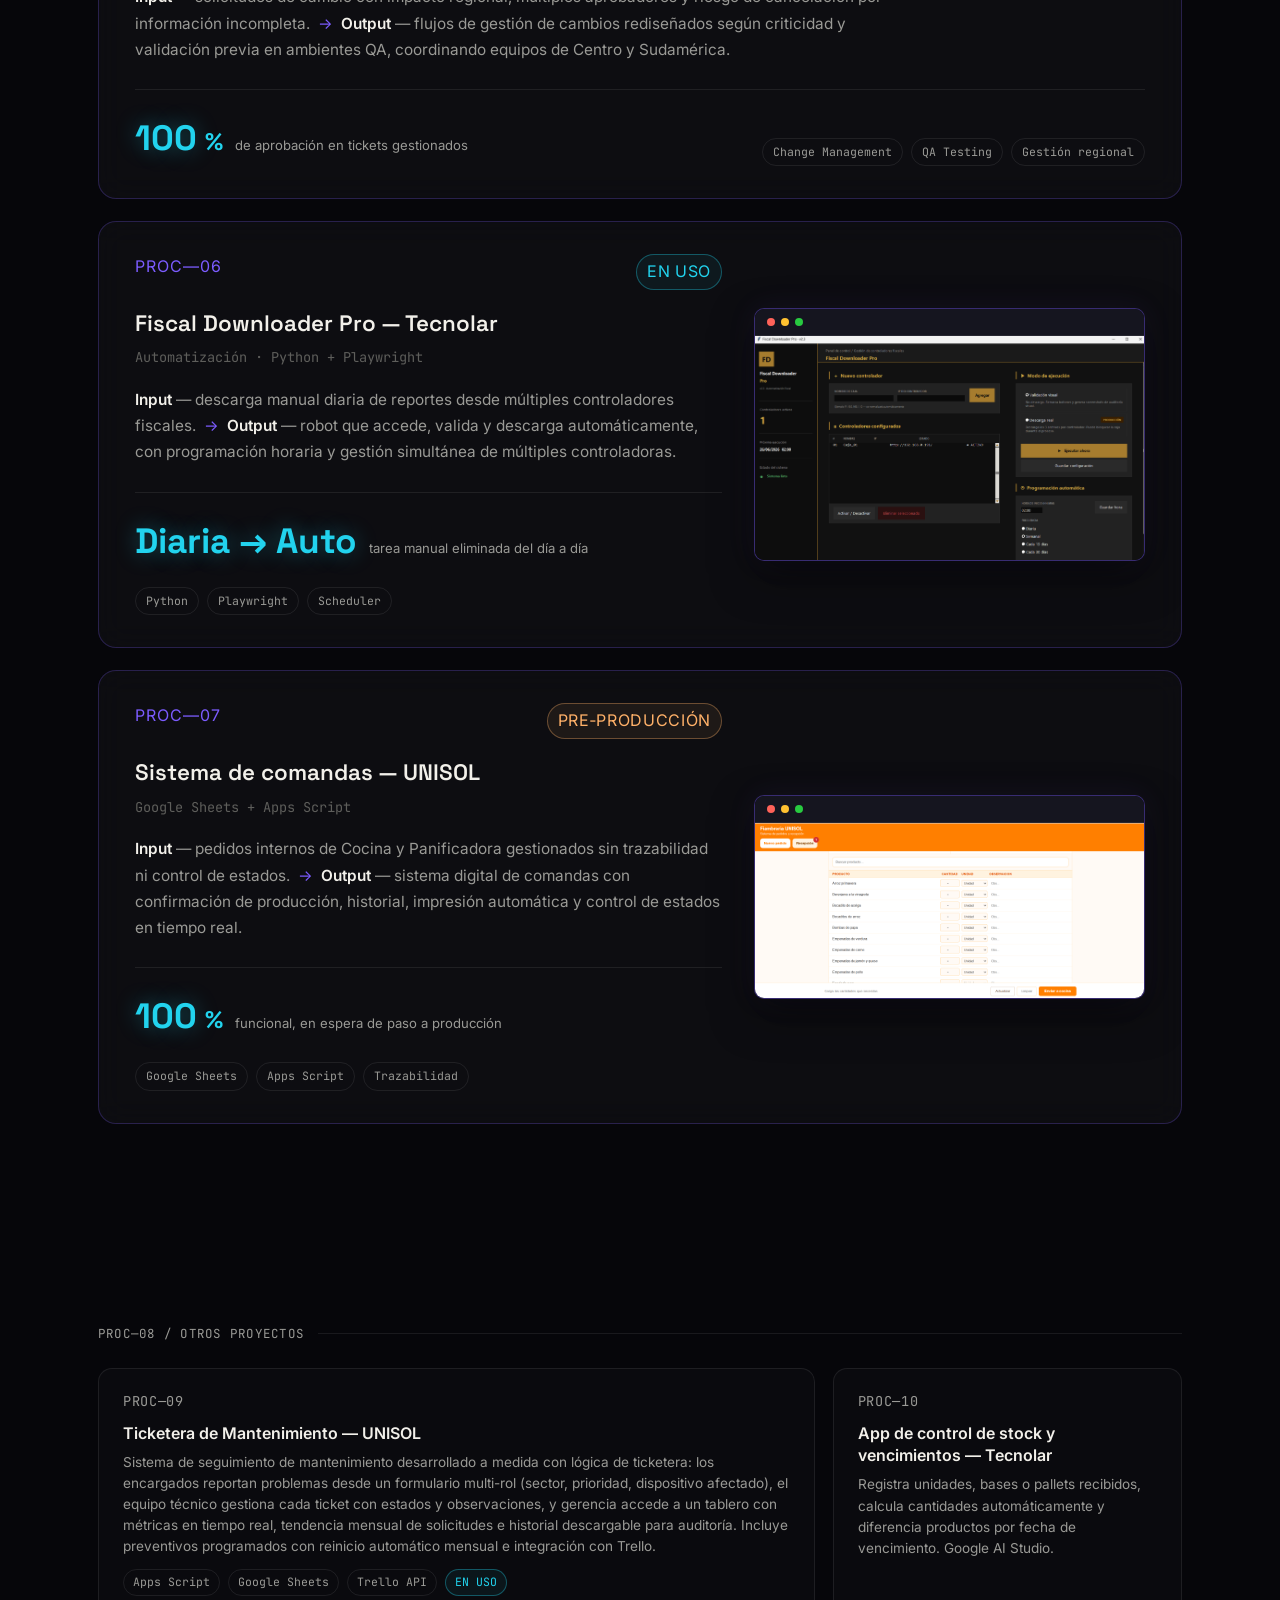
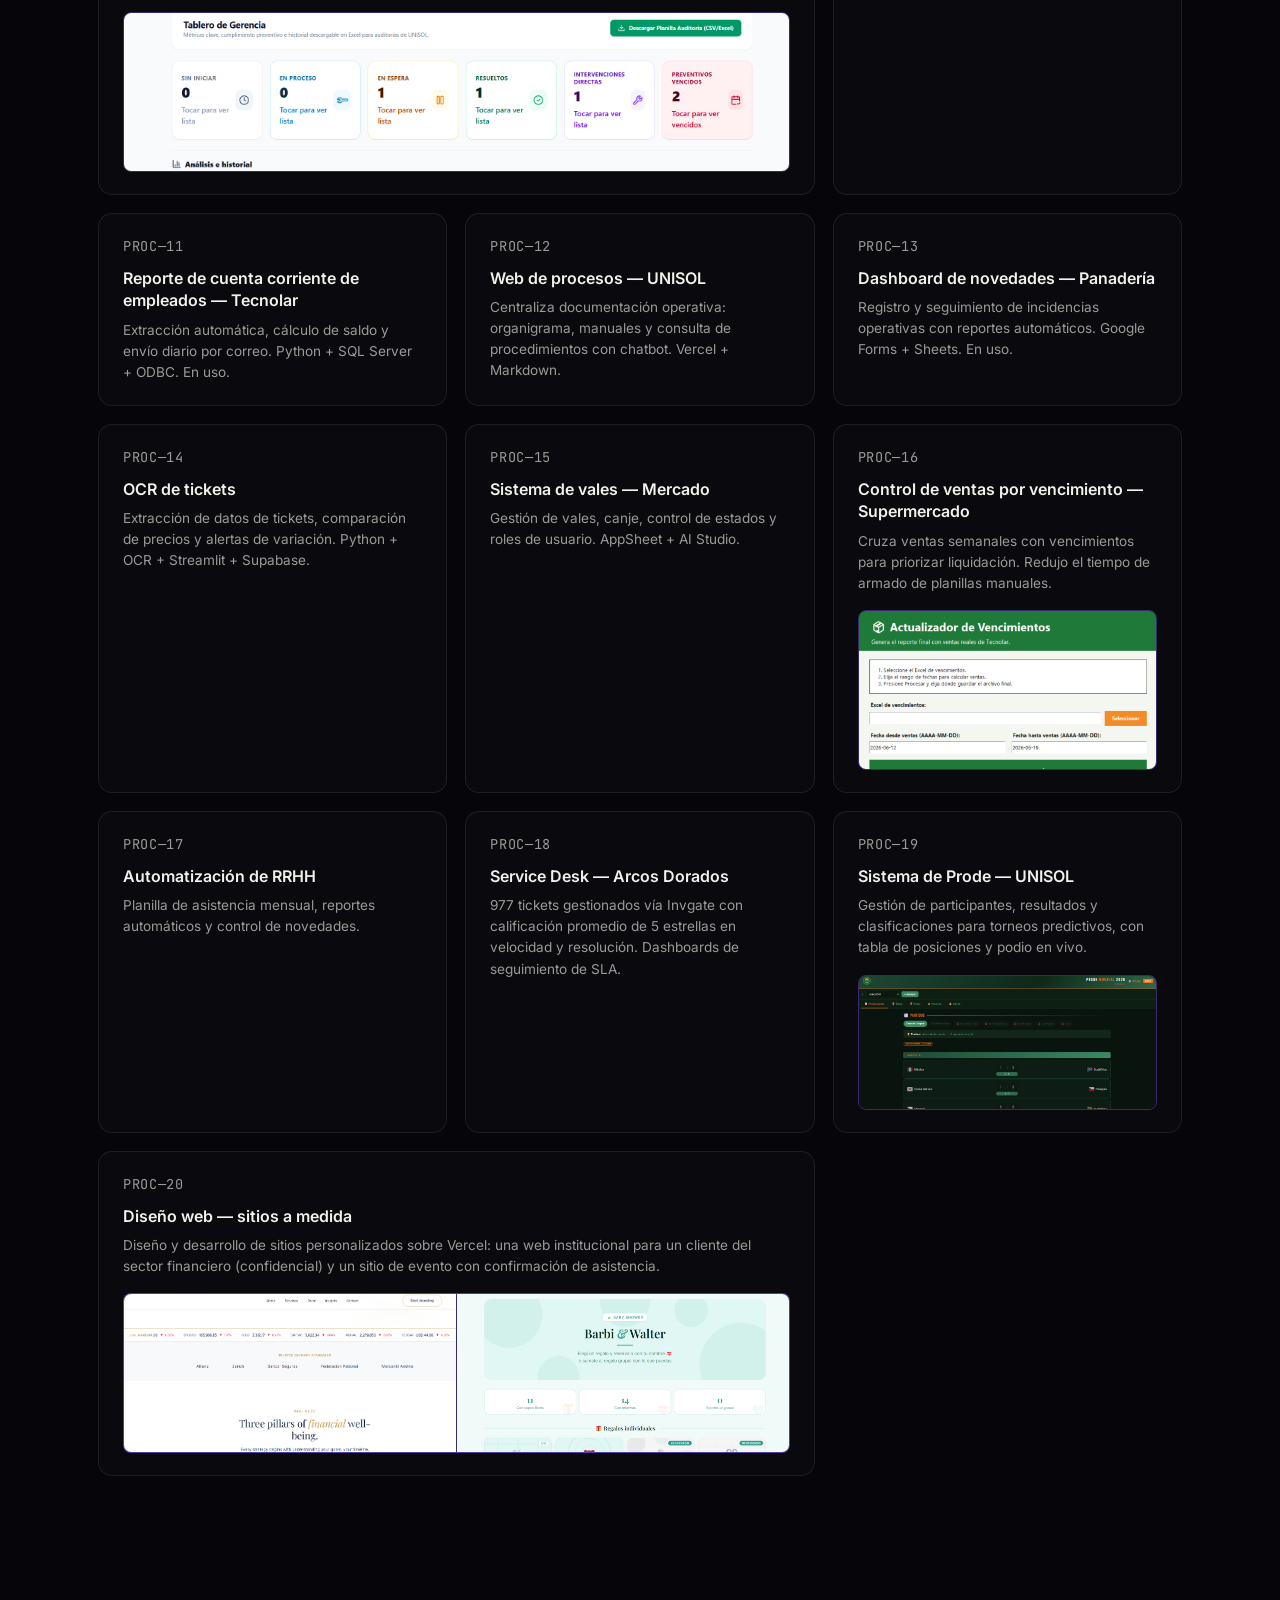
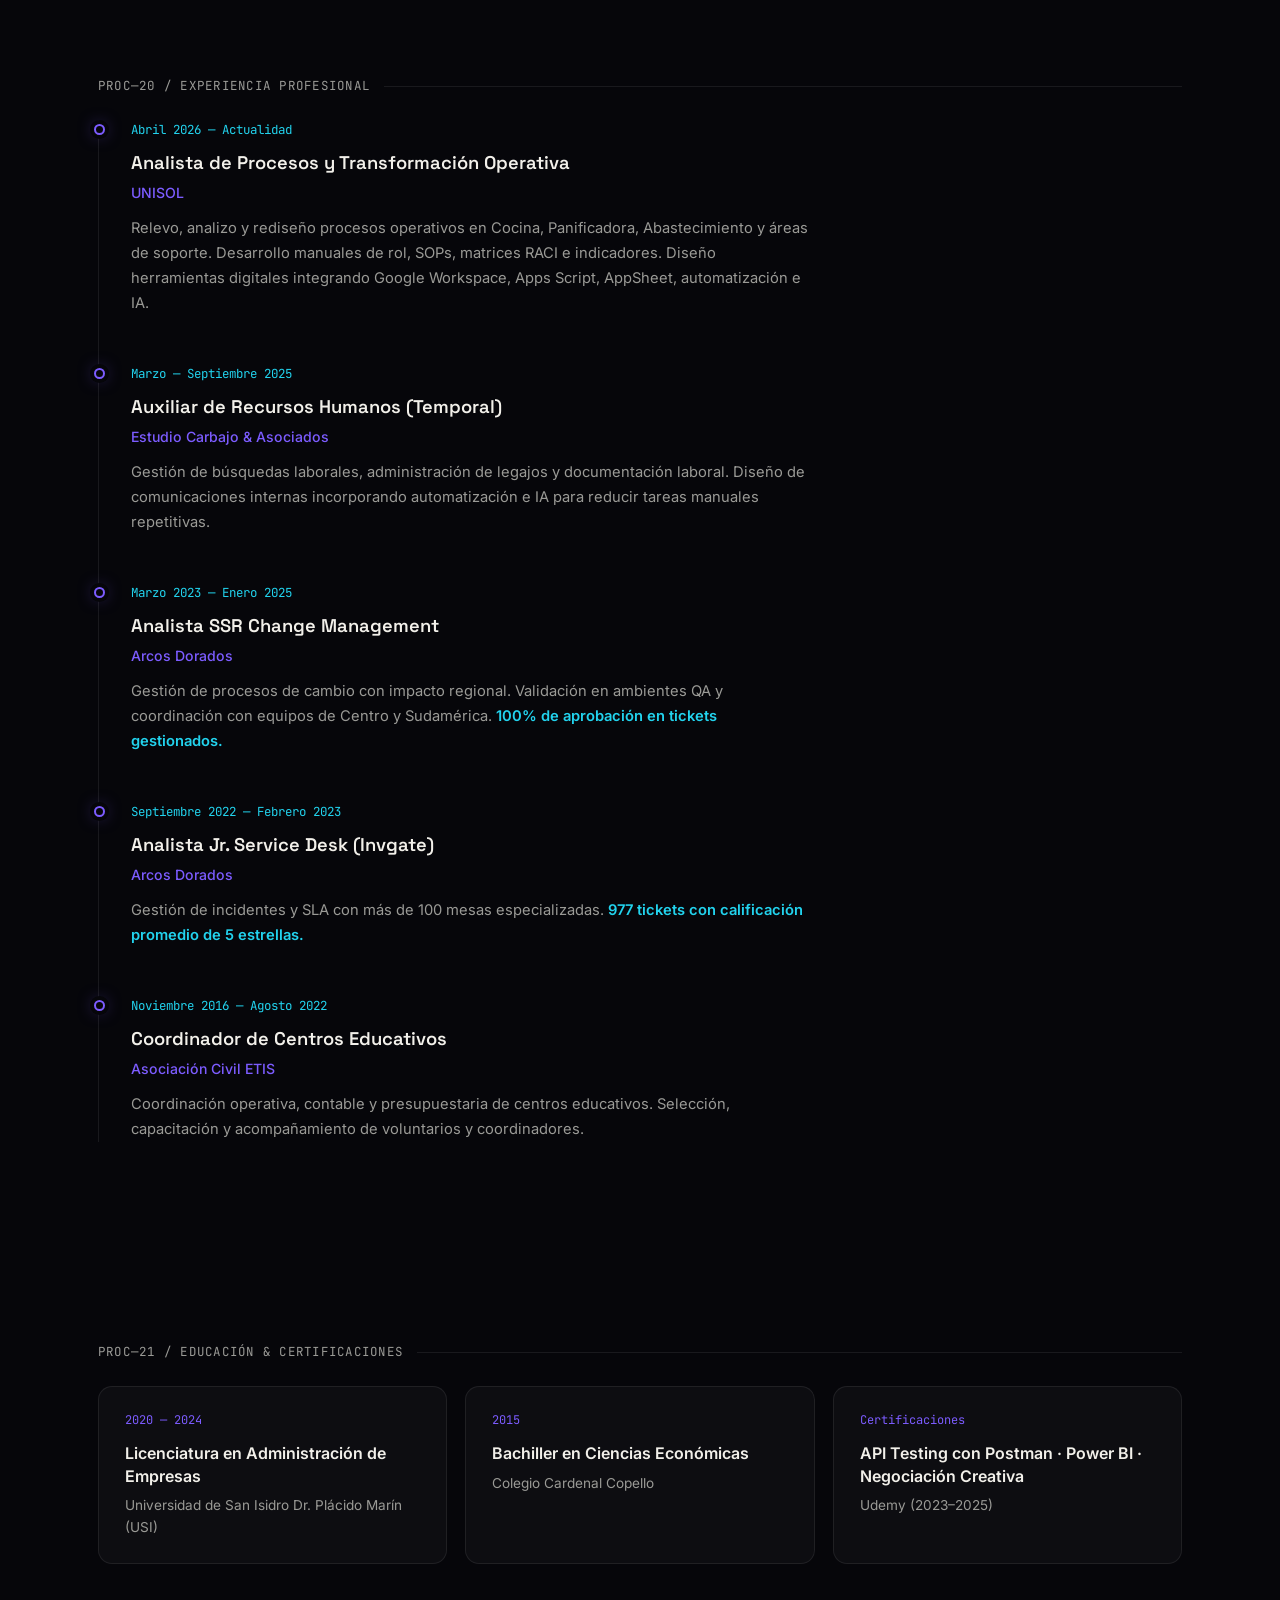
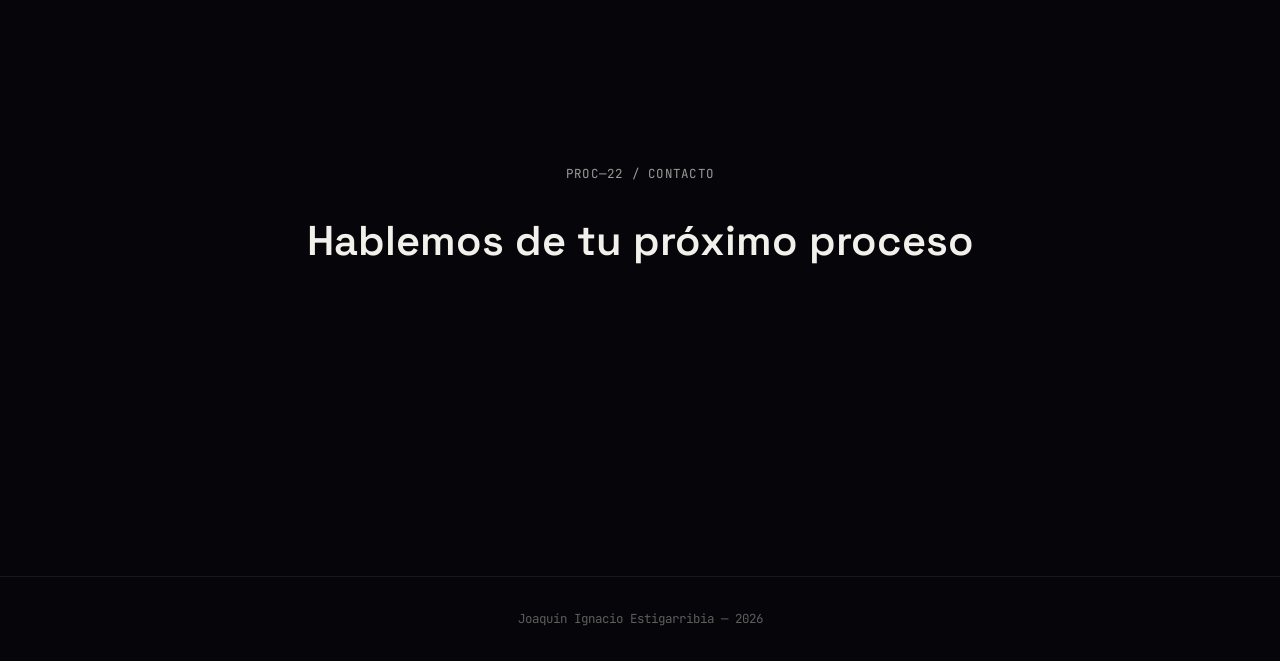
==== commit b453be96: "Actualizacion del portfolio jue-22-10 16:16" ====
--- a/portfolio/index.html
+++ b/portfolio/index.html
@@ -221,6 +221,98 @@
     </div>
   </article>
 
+  <!-- ============ CASO DE ESTUDIO: CARTELERÍA AUTOMÁTICA ============ -->
+  <article class="case case--carteles reveal-up" id="caso-carteles">
+    <div class="case-head">
+      <div class="case-chips">
+        <span class="case-chip">Caso de estudio</span>
+        <span class="proc-status status-live">EN USO</span>
+      </div>
+      <span class="proc-id">PROC&mdash;03B</span>
+    </div>
+
+    <div class="case-brand">
+      <span class="case-logo" aria-hidden="true">$</span>
+      <div>
+        <h3 class="case-title">Cartelería de ofertas automática</h3>
+        <p class="case-tag">Herramienta interna que convierte el listado de precios de Tecnolar en carteles
+        de góndola listos para imprimir, en minutos y sin diseñar uno por uno.</p>
+      </div>
+    </div>
+
+    <div class="case-stats">
+      <div class="case-stat">
+        <span class="case-num">Minutos</span>
+        <span class="case-lbl">para una tanda completa de carteles, antes un trabajo manual de horas</span>
+      </div>
+      <div class="case-stat">
+        <span class="case-num">2&times;1 · 3&times;2 · 4&times;3</span>
+        <span class="case-lbl">promociones con el cálculo de &ldquo;llevando&rdquo; y precio regular</span>
+      </div>
+      <div class="case-stat">
+        <span class="case-num"><span class="metric-num" data-target="3">0</span></span>
+        <span class="case-lbl">formatos: chico, ancho y A4</span>
+      </div>
+      <div class="case-stat">
+        <span class="case-num">1 PDF</span>
+        <span class="case-lbl">con toda la tanda, ordenado para imprimir y cortar</span>
+      </div>
+    </div>
+
+    <div class="case-body">
+      <div class="case-text">
+        <p class="case-problem"><b>El problema.</b> Cada cambio de precios u oferta significaba armar los carteles
+        a mano, producto por producto, copiando precios y códigos. Había empleados dedicados exclusivamente a
+        esa tarea y los errores de tipeo llegaban a la góndola.</p>
+
+        <ol class="case-flow">
+          <li>
+            <span class="flow-step">01</span>
+            <div><b>Cargar los productos</b>
+            <p>Se pega el listado desde Tecnolar o se carga un Excel/CSV. Con escribir el código interno
+            se completan solos la descripción, el EAN y el precio; los EAN dañados por Excel (notación
+            científica) quedan marcados para corregir.</p></div>
+          </li>
+          <li>
+            <span class="flow-step">02</span>
+            <div><b>Elegir el diseño</b>
+            <p>Un catálogo de diseños por sector (Carnicería, Fiambrería, Panadería, Congelados), ofertas y
+            promociones 2&times;1, 3&times;2 y 4&times;3. Tipo, tamaño y logo de elaboración propia se aplican
+            a toda la tanda con un clic, y varios productos se pueden juntar en un mismo cartel.</p></div>
+          </li>
+          <li>
+            <span class="flow-step">03</span>
+            <div><b>Revisar e imprimir</b>
+            <p>Vista previa de cada cartel con precios y textos ajustables, y descarga en un solo PDF.
+            El trabajo se guarda solo, así que se puede retomar en cualquier momento.</p></div>
+          </li>
+        </ol>
+
+        <p class="case-under"><b>Resultado:</b> la producción de carteles pasó de ser el trabajo diario de
+        empleados dedicados a una tarea de minutos. Ese tiempo volvió a la atención y la reposición, y los
+        precios salen directo del sistema, sin errores de tipeo.</p>
+
+        <div class="proc-stack case-stack">
+          <span>Importación Excel/CSV</span><span>Generación de PDF</span><span>Plantillas de diseño</span><span>Guardado automático</span>
+        </div>
+      </div>
+
+      <div class="case-stage case-stage--carteles">
+        <div class="mockup-desktop case-shot case-shot--back">
+          <div class="mockup-desktop-bar"><span></span><span></span><span></span></div>
+          <img src="assets/carteles-app.png" alt="Pantalla de carga de productos con código, EAN, precio de oferta y regular, y acciones aplicadas a toda la tanda" loading="lazy">
+        </div>
+        <div class="mockup-desktop case-shot case-shot--front">
+          <div class="mockup-desktop-bar"><span></span><span></span><span></span></div>
+          <img src="assets/carteles-disenos.png" alt="Catálogo de diseños de cartel: 2x1, 3x2, 4x3 y carteles por sector" loading="lazy">
+        </div>
+        <div class="case-print">
+          <img src="assets/carteles-resultado.png" alt="Carteles generados de promociones 2x1, 3x2 y 4x3 listos para imprimir" loading="lazy">
+        </div>
+      </div>
+    </div>
+  </article>
+
   <div class="proc-feed">
 
     <!-- PROYECTO 1 -->
--- a/portfolio/style.css
+++ b/portfolio/style.css
@@ -544,3 +544,33 @@
 }
 .case-head .proc-id{ white-space:nowrap; }
 @media (min-width: 961px){ .case-stage{ align-self:center; } }
+
+/* ---- Caso: Cartelería (identidad amarilla/verde UNISOL) ---- */
+.case--carteles{
+  --case-a:#E9C23A; --case-b:#2BB673;
+  border-color: rgba(233,194,58,.35);
+  background:
+    radial-gradient(600px 300px at 100% 0%, rgba(233,194,58,.11), transparent 70%),
+    radial-gradient(500px 260px at 0% 100%, rgba(43,182,115,.09), transparent 70%),
+    rgba(255,255,255,.03);
+}
+.case--carteles .case-chip{ background:linear-gradient(90deg, #E9C23A, #F3DD8A); }
+.case--carteles .case-logo{ background:linear-gradient(135deg, #0B5A3A, #06422A); color:#E9C23A; box-shadow:0 0 0 1px rgba(233,194,58,.3) inset, 0 10px 30px rgba(233,194,58,.2); }
+.case--carteles .case-logo::after{ background:#E9C23A; }
+.case--carteles .case-num{ color:#E9C23A; font-size:1.55rem; }
+.case--carteles .case-stat:first-child .case-num{ color:#2BB673; }
+.case--carteles .case-num .metric-num{ text-shadow:0 0 22px rgba(233,194,58,.35); }
+.case--carteles .flow-step{ color:#E9C23A; border-color:rgba(233,194,58,.5); }
+.case-stage--carteles .case-shot--front{ width:62%; top:150px; left:-10px; right:auto; }
+.case-stage--carteles .case-shot--back{ left:auto; right:0; width:92%; }
+.case-print{
+  position:absolute; right:-8px; top:210px; width:52%;
+  border-radius:8px; overflow:hidden; transform:rotate(-3deg);
+  box-shadow:0 24px 60px rgba(0,0,0,.6), 0 0 0 1px rgba(233,194,58,.35);
+  transition: transform .5s var(--ease);
+}
+.case-print img{ width:100%; display:block; }
+.case:hover .case-print{ transform:rotate(-1deg) translateY(-6px); }
+@media (max-width: 960px){
+  .case-stage--carteles .case-shot--front, .case-stage--carteles .case-shot--back, .case-print{ position:static; width:100%; transform:none; }
+}
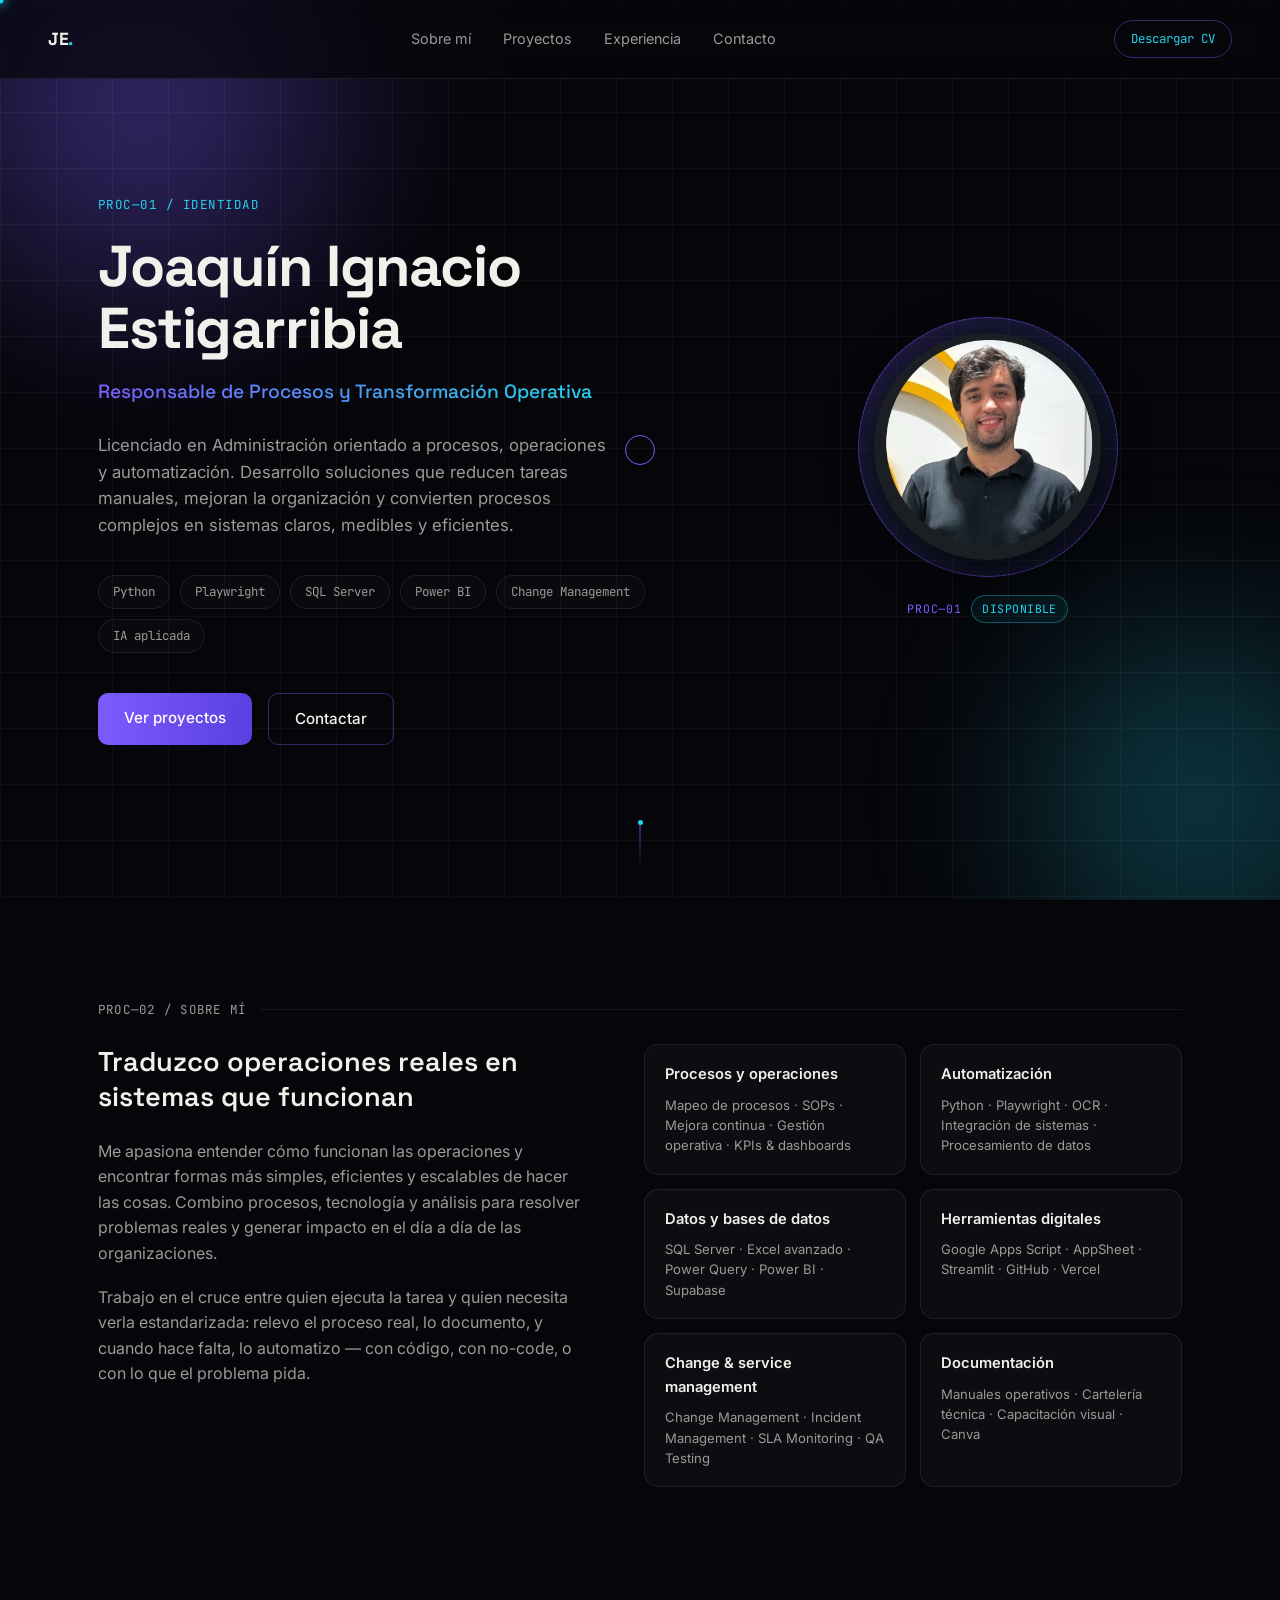
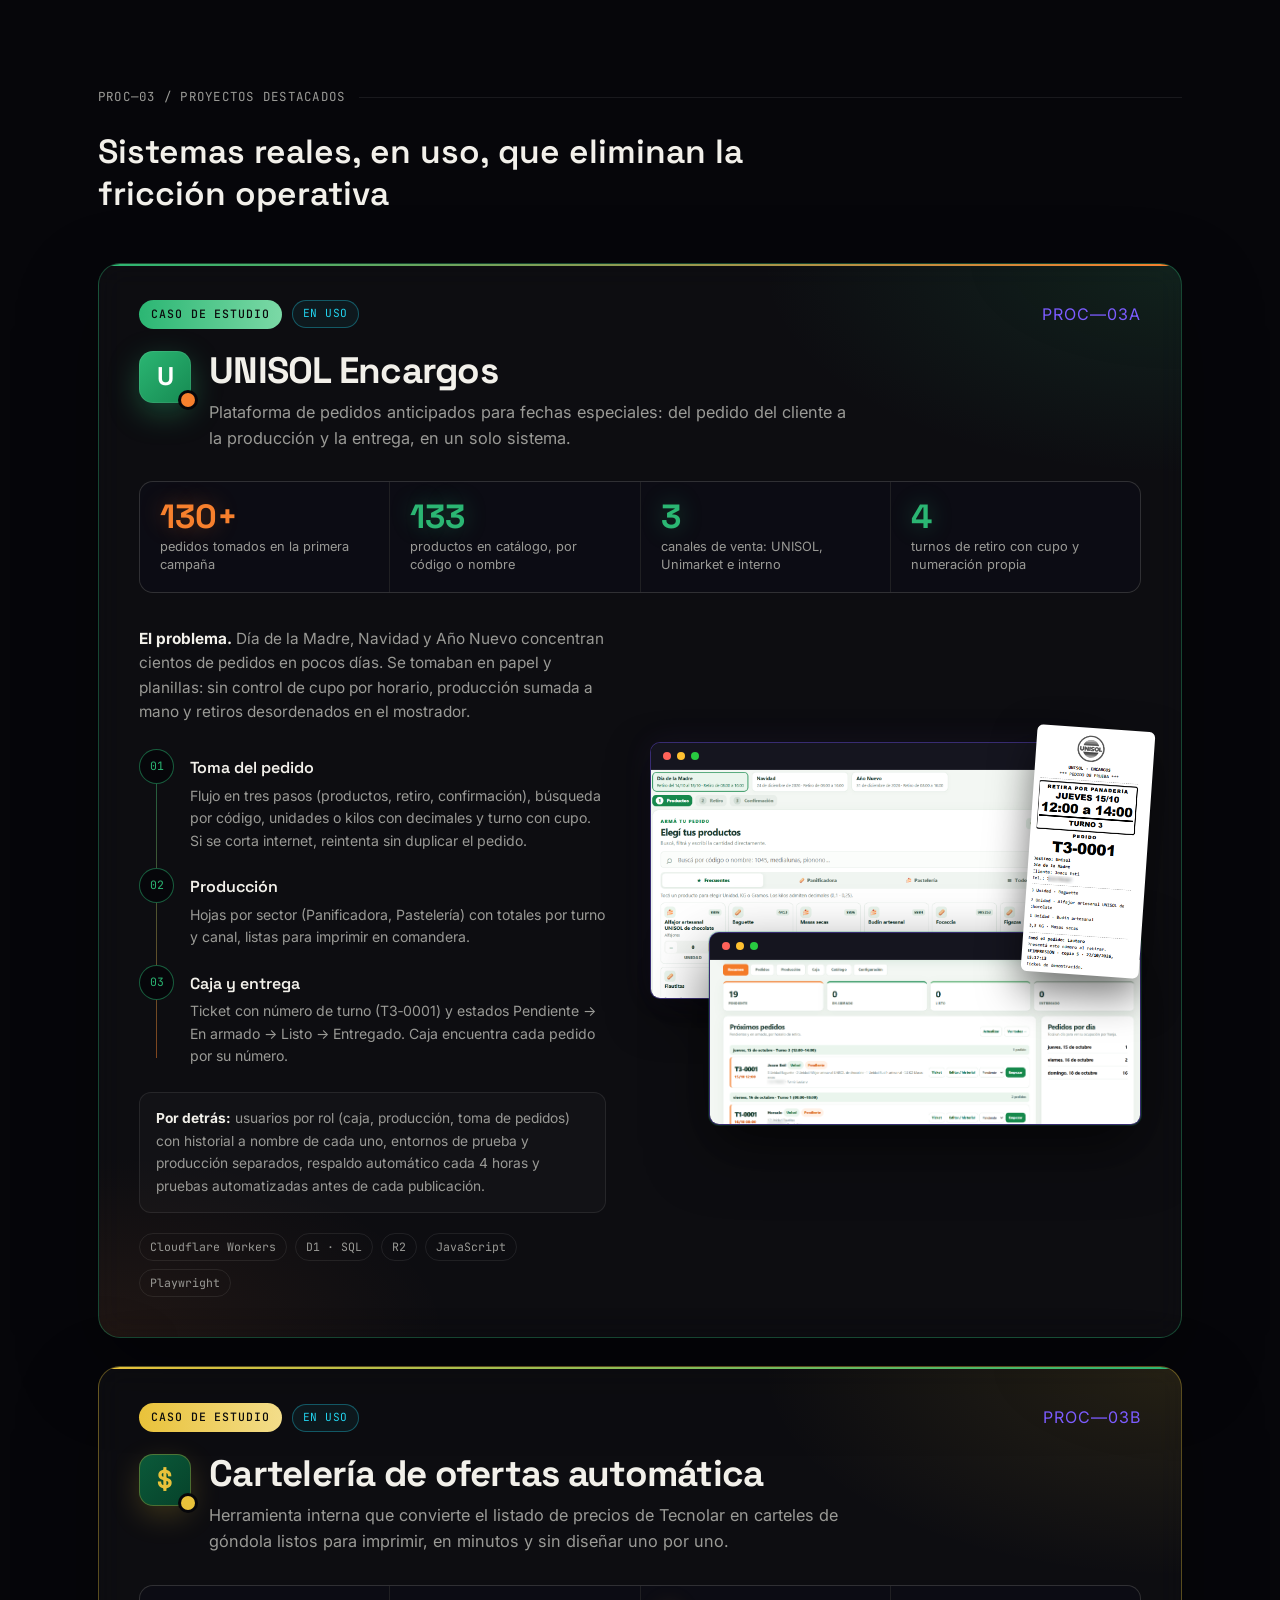
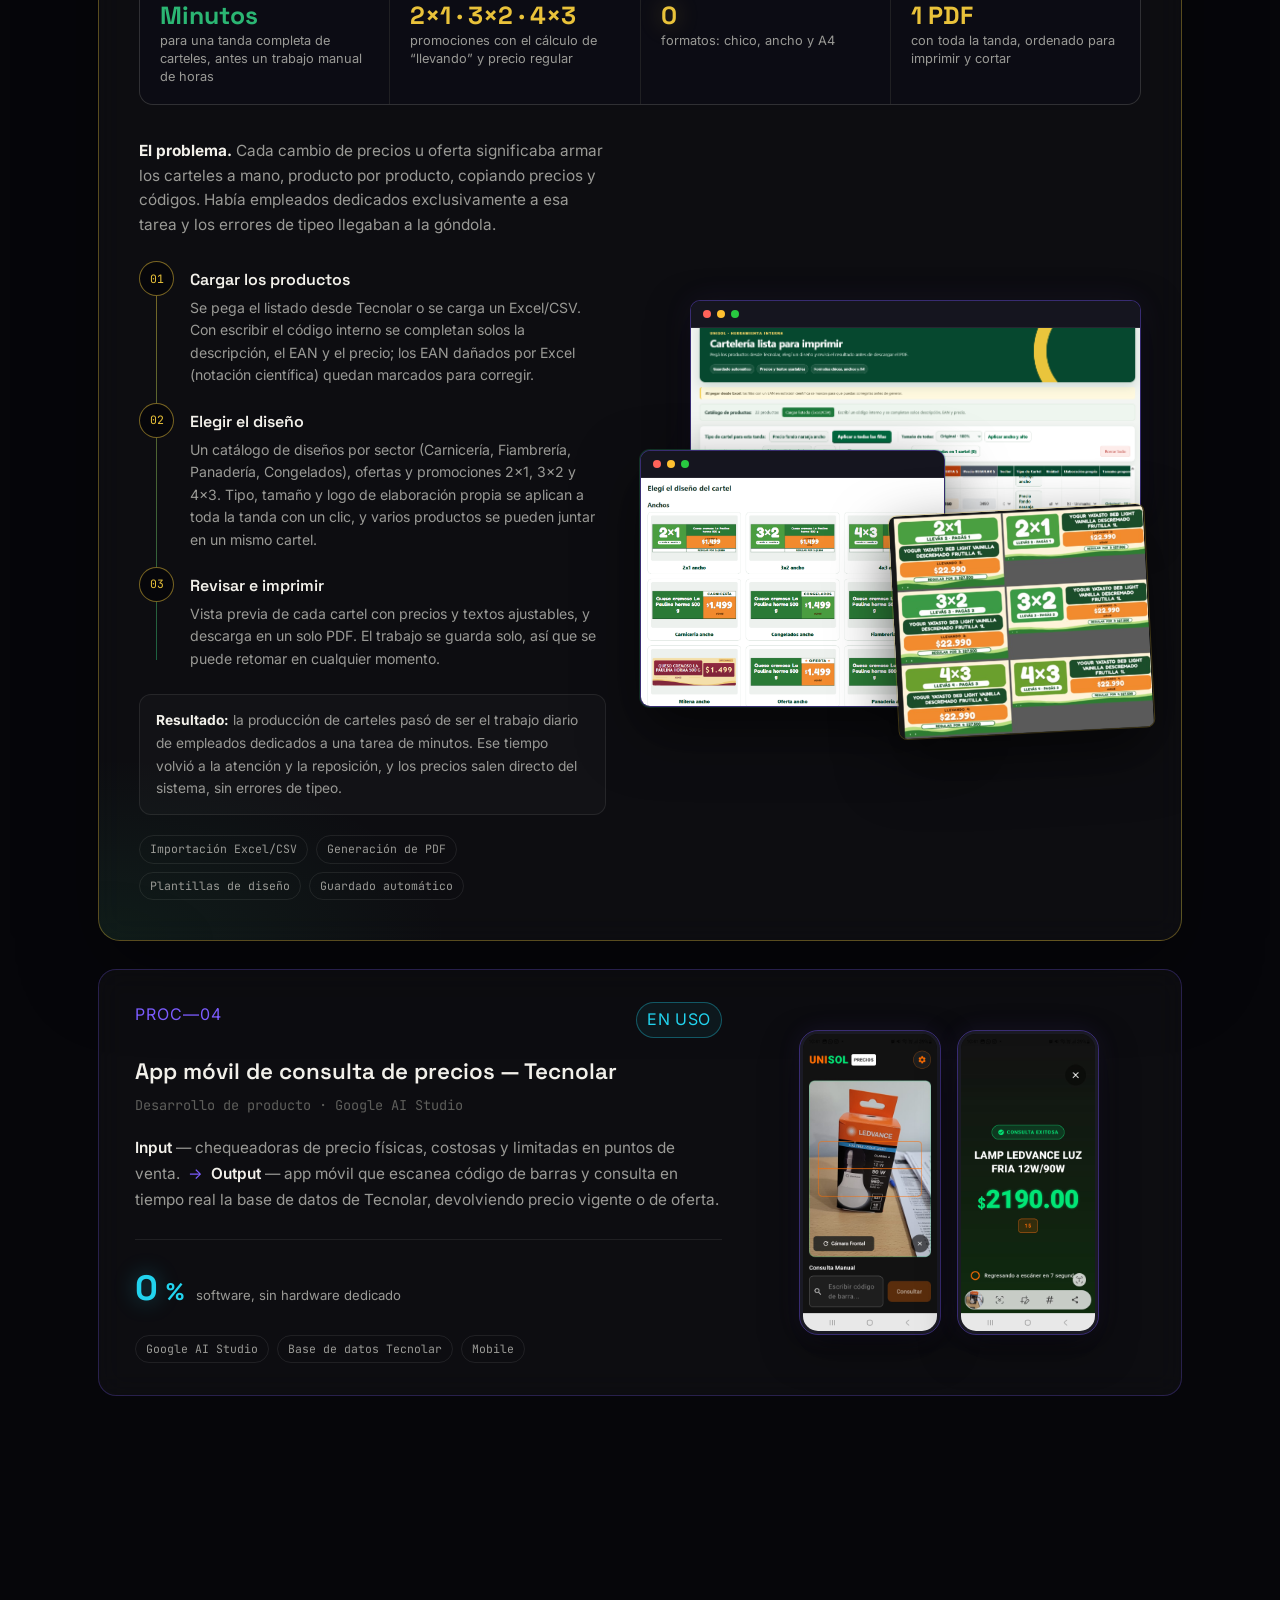
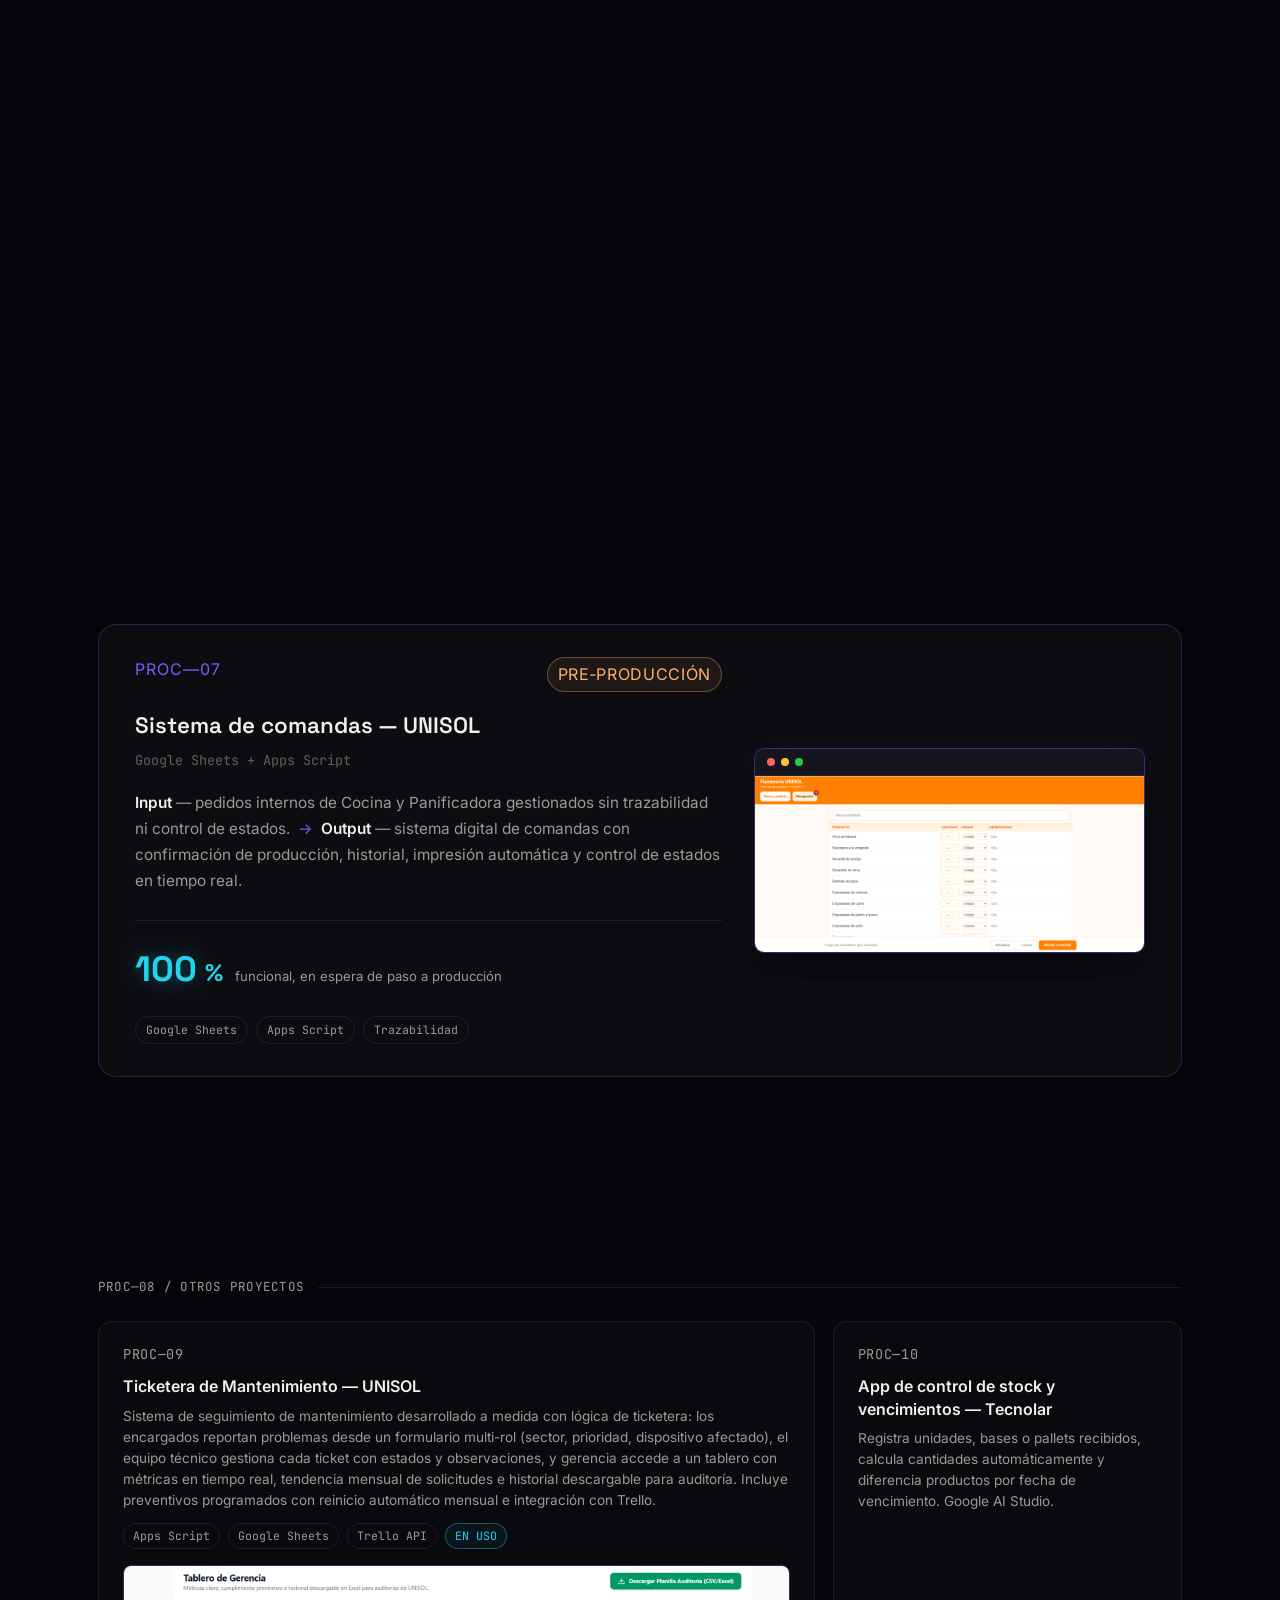
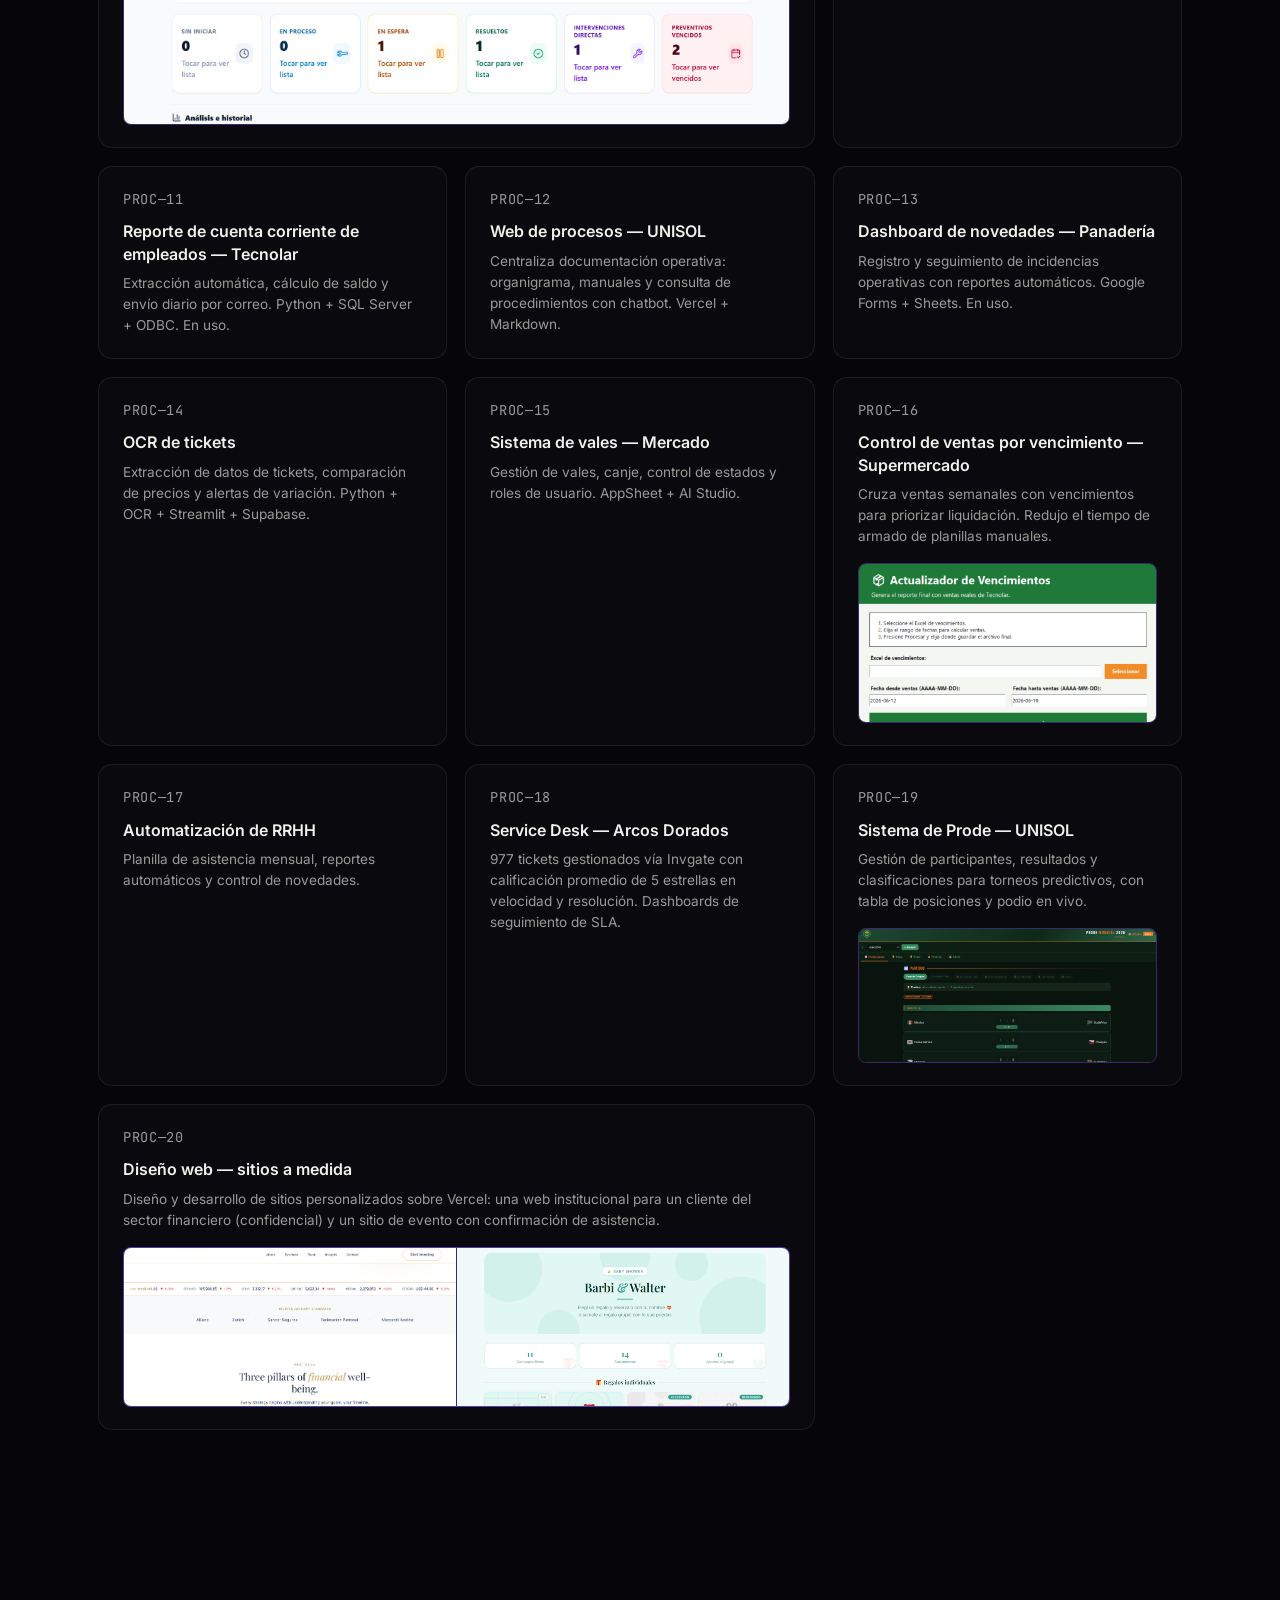
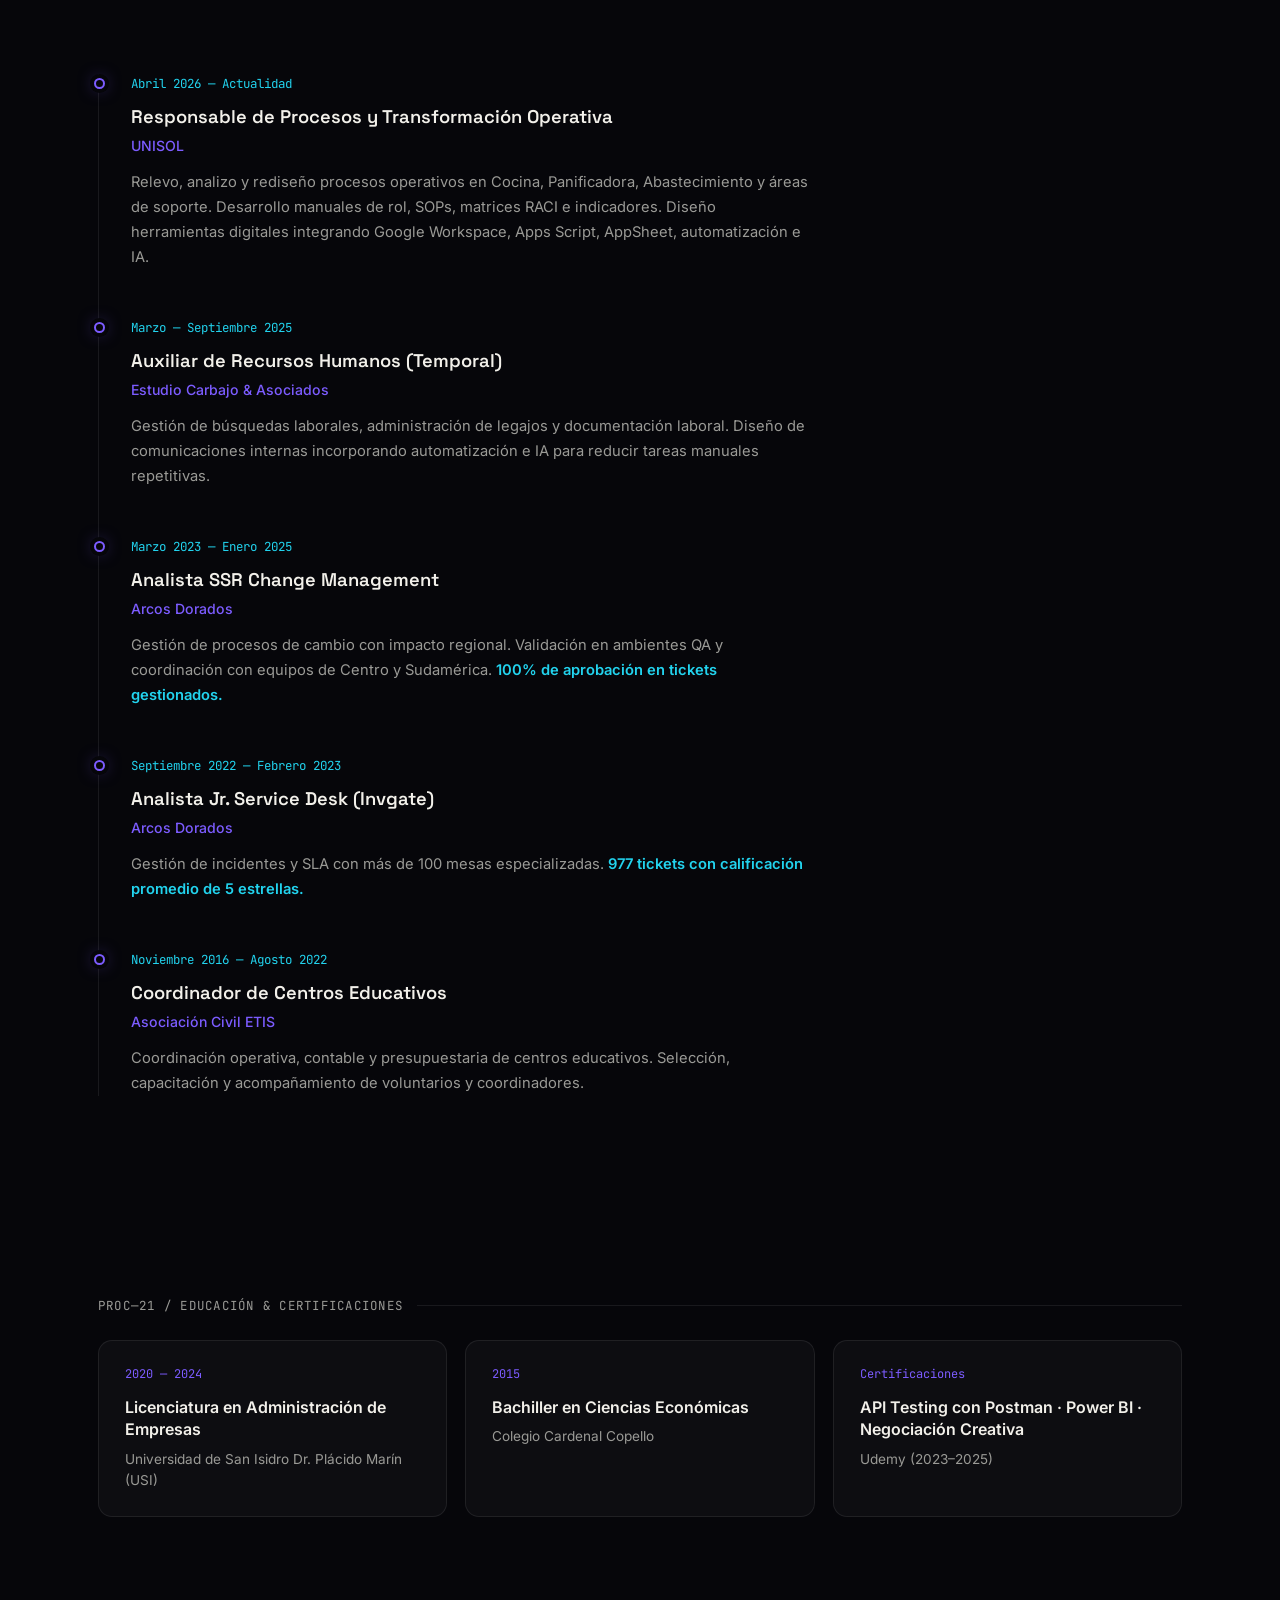
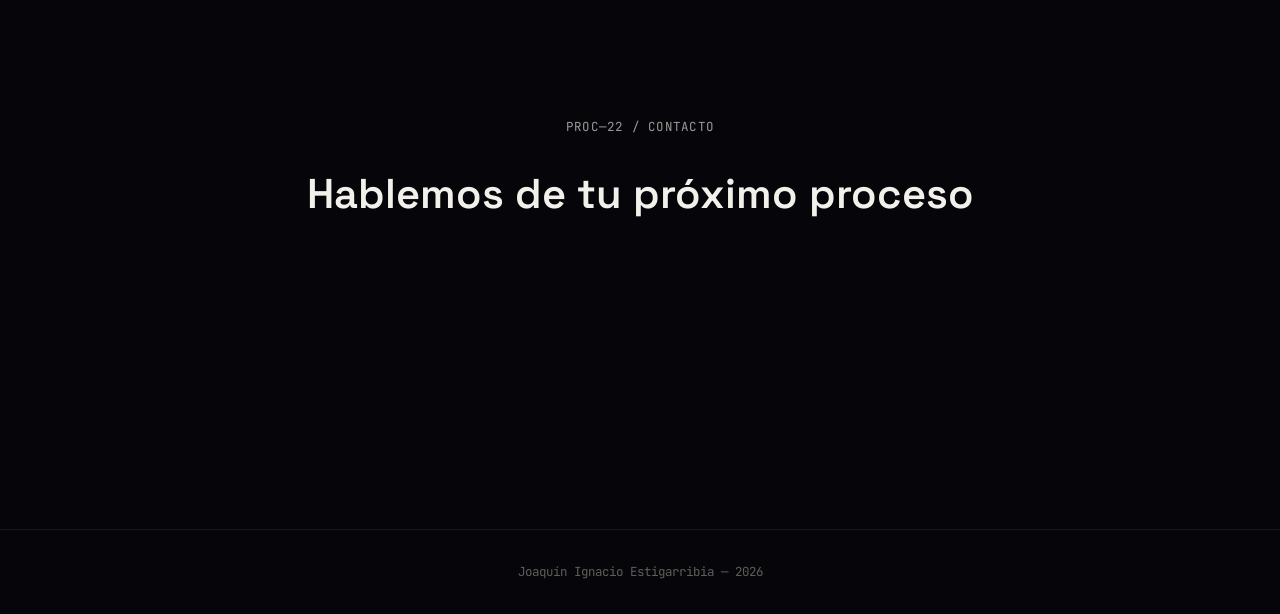
==== commit d1f10f62: "Actualizacion del portfolio jue-22-10 16:19" ====
--- a/portfolio/index.html
+++ b/portfolio/index.html
@@ -3,8 +3,8 @@
 <head>
 <meta charset="UTF-8">
 <meta name="viewport" content="width=device-width, initial-scale=1.0">
-<title>Joaquín Estigarribia — Analista de Procesos &amp; Automatización</title>
-<meta name="description" content="Portfolio de Joaquín Ignacio Estigarribia. Analista de Procesos, Mejora Continua y Automatización aplicada a operaciones reales.">
+<title>Joaquín Estigarribia — Responsable de Procesos y Transformación Operativa</title>
+<meta name="description" content="Portfolio de Joaquín Ignacio Estigarribia. Responsable de Procesos, Mejora Continua y Automatización aplicada a operaciones reales.">
 <link rel="preconnect" href="https://fonts.googleapis.com">
 <link rel="preconnect" href="https://fonts.gstatic.com" crossorigin>
 <link href="https://fonts.googleapis.com/css2?family=Space+Grotesk:wght@500;600;700&family=Inter:wght@400;500;600;700&family=JetBrains+Mono:wght@400;500&display=swap" rel="stylesheet">
@@ -44,7 +44,7 @@
         Joaquín Ignacio<br>Estigarribia
       </h1>
       <p class="hero-role reveal-up" style="--d:2">
-        <span class="grad-text">Analista de Procesos &amp; Automatización</span>
+        <span class="grad-text">Responsable de Procesos y Transformación Operativa</span>
       </p>
       <p class="hero-lead reveal-up" style="--d:3">
         Licenciado en Administración orientado a procesos, operaciones y automatización.
@@ -569,7 +569,7 @@
       <div class="tl-marker"></div>
       <div class="tl-content">
         <p class="tl-date">Abril 2026 &mdash; Actualidad</p>
-        <h3>Analista de Procesos y Transformación Operativa</h3>
+        <h3>Responsable de Procesos y Transformación Operativa</h3>
         <p class="tl-company">UNISOL</p>
         <p class="tl-desc">Relevo, analizo y rediseño procesos operativos en Cocina, Panificadora,
         Abastecimiento y áreas de soporte. Desarrollo manuales de rol, SOPs, matrices RACI e
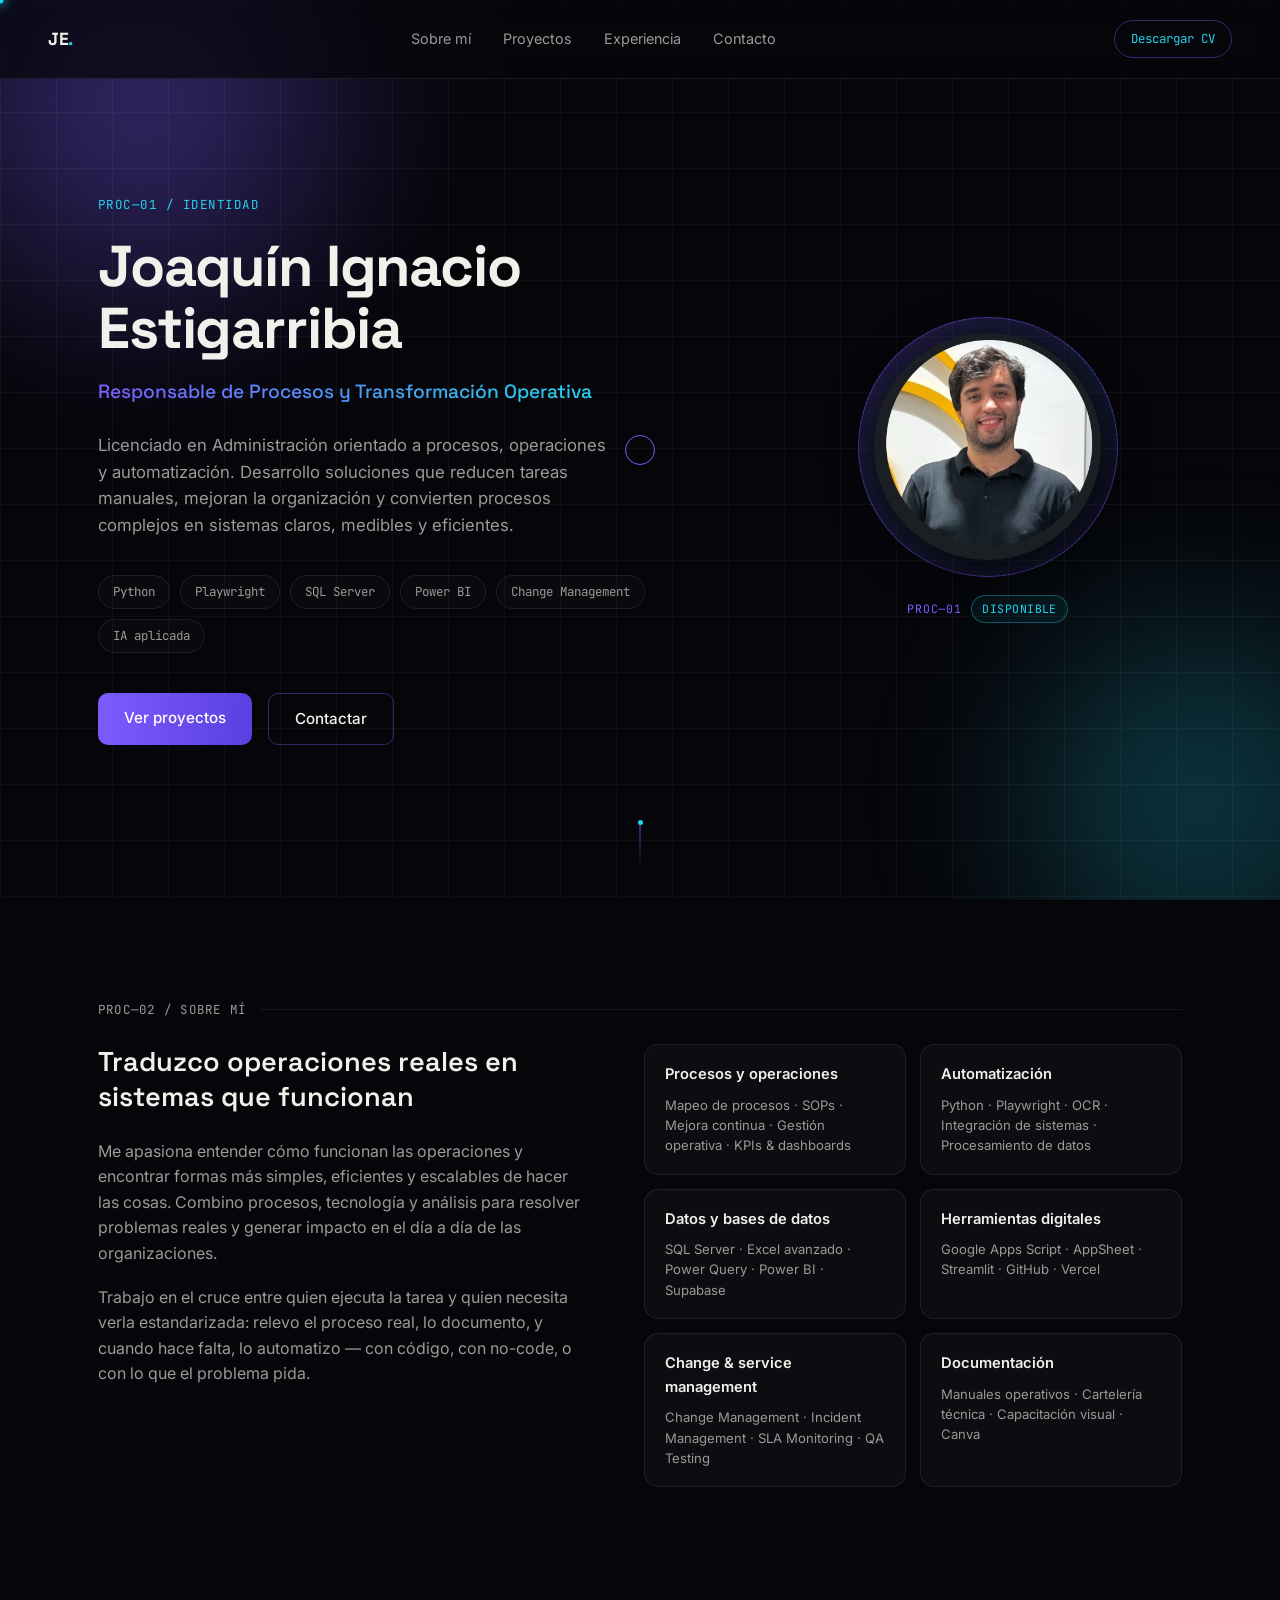
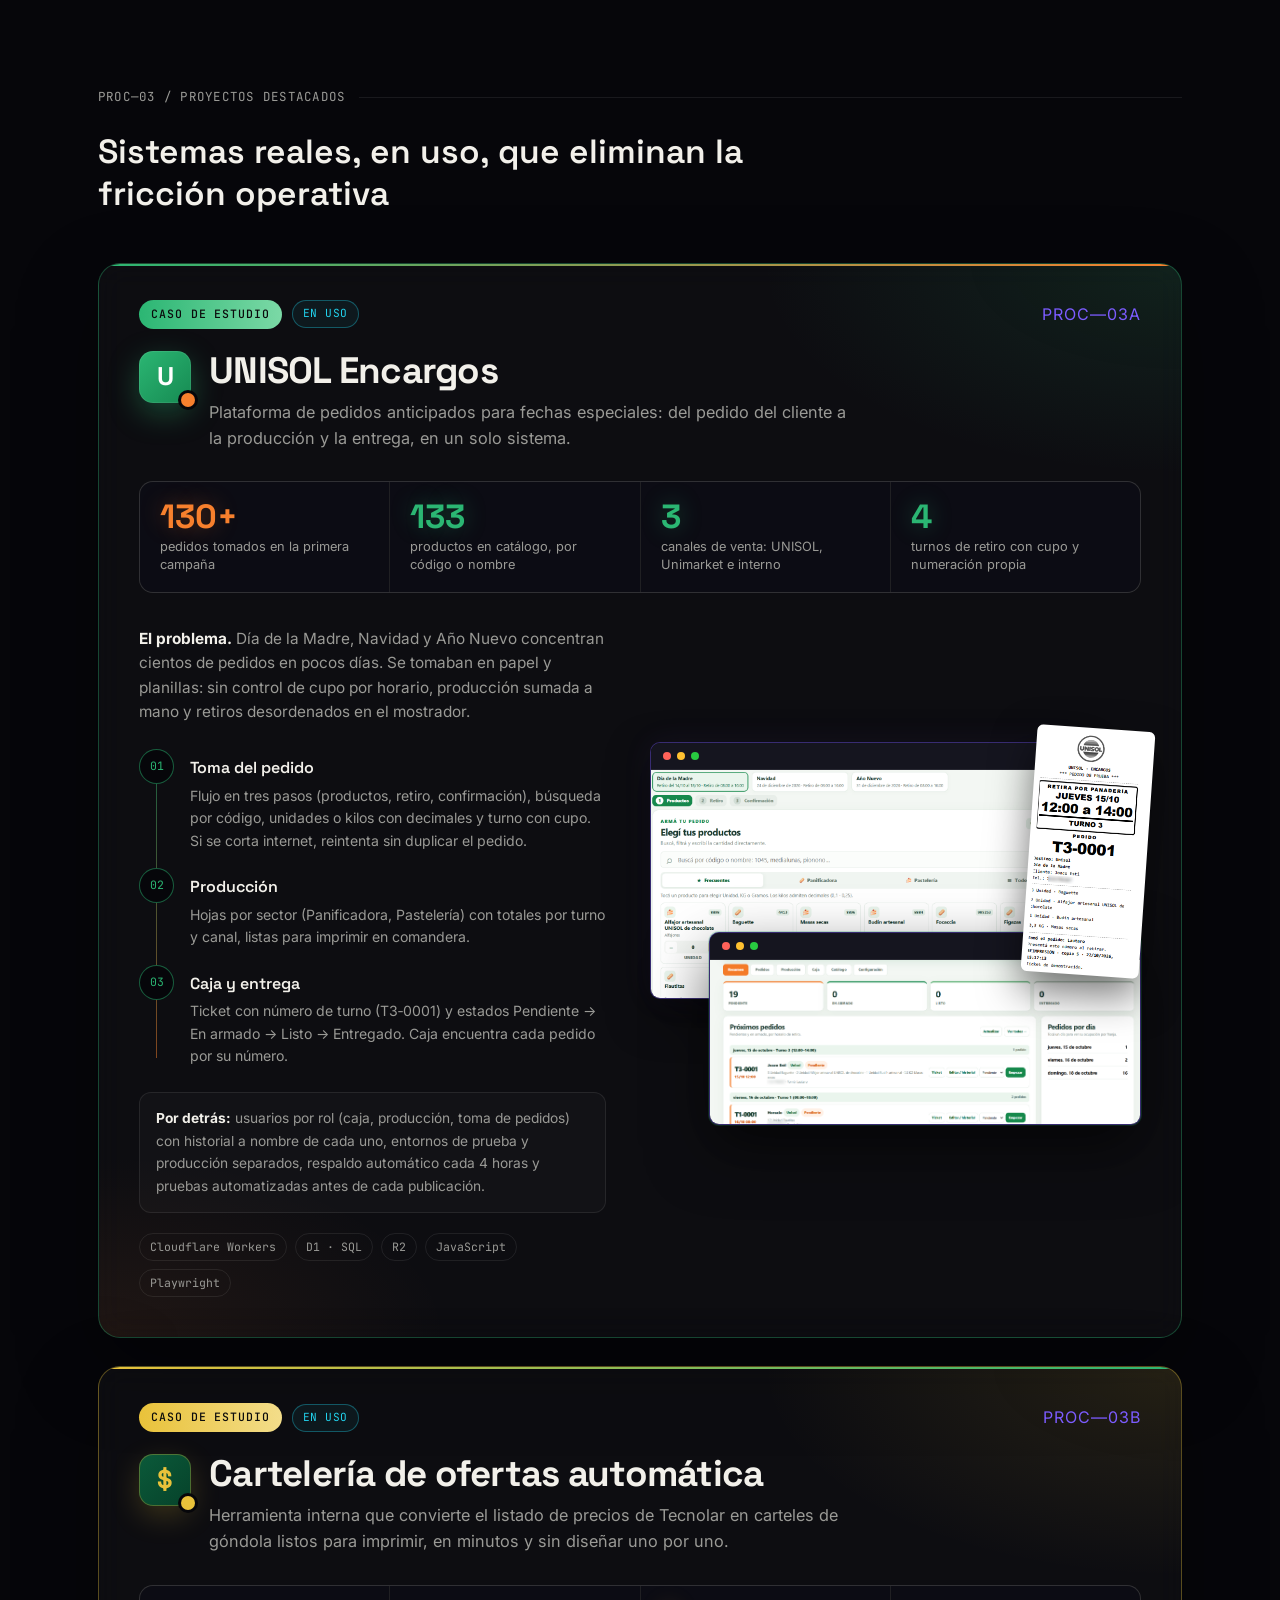
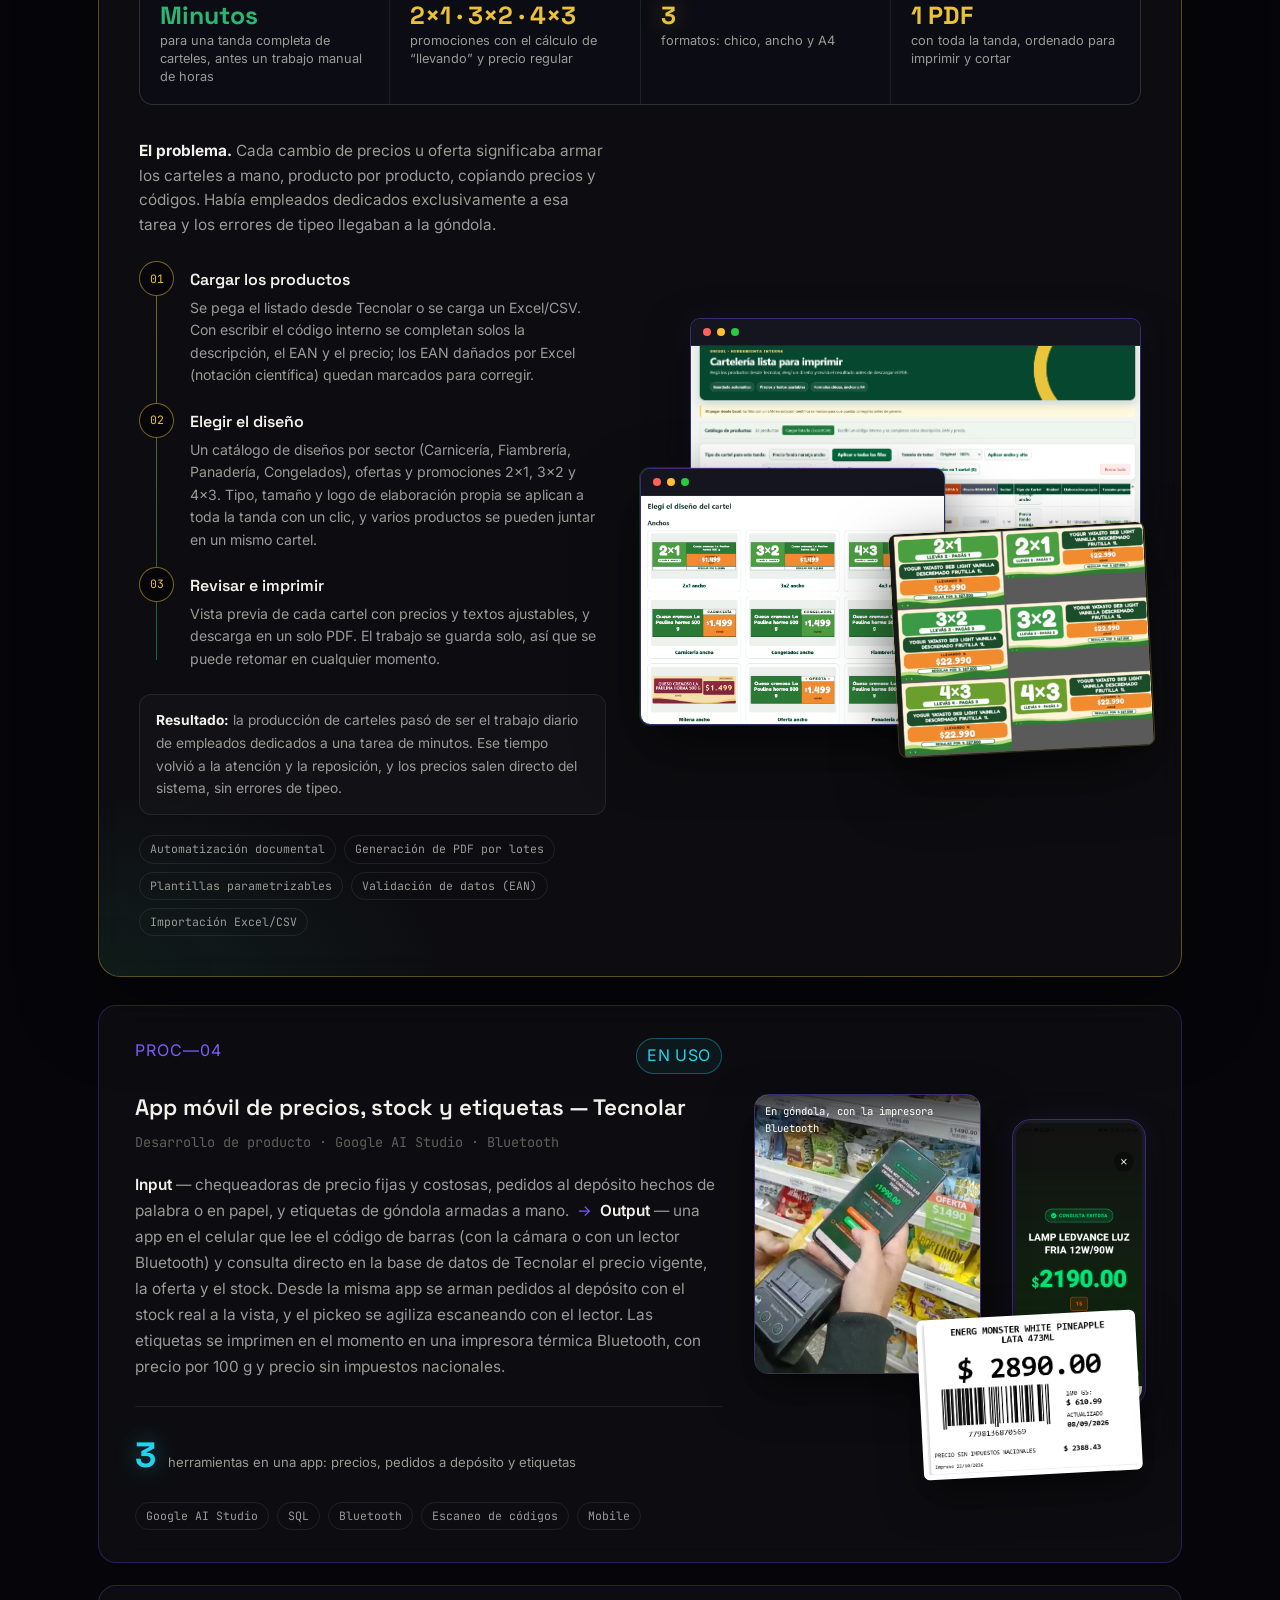
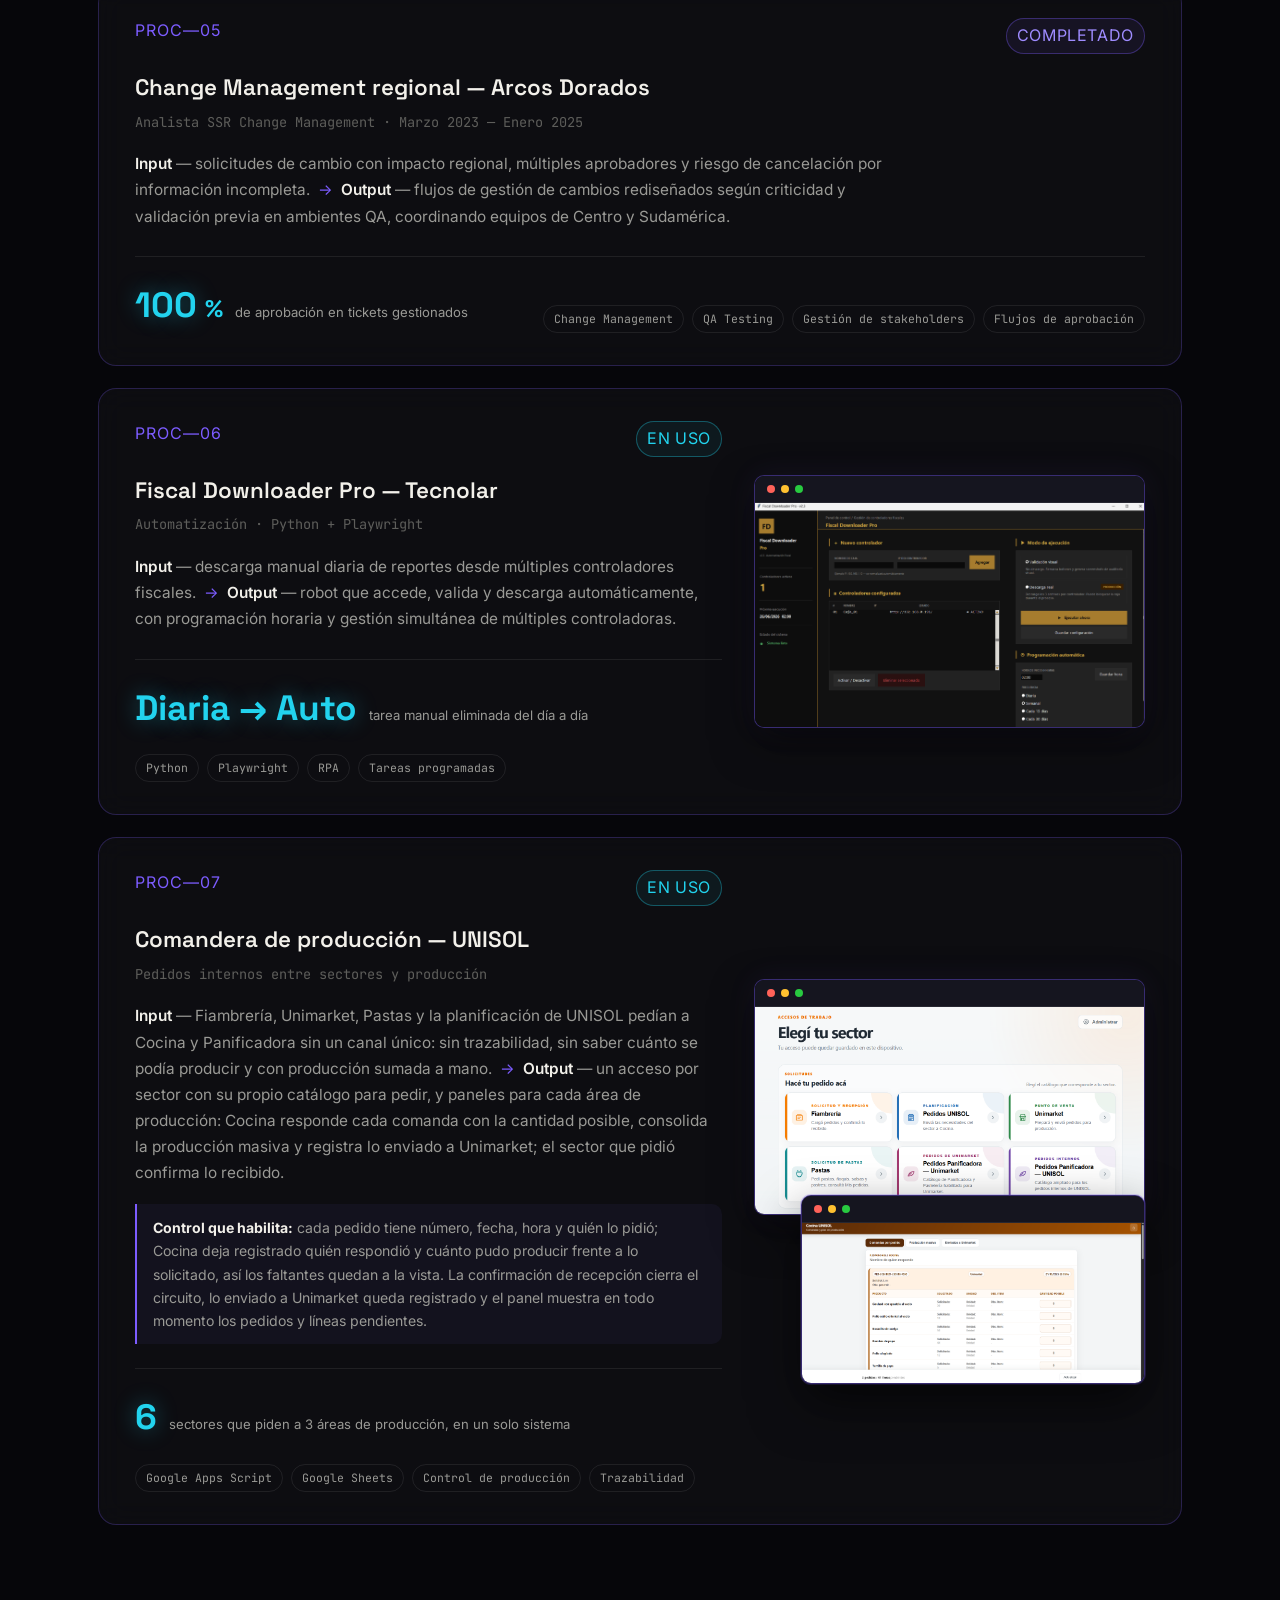
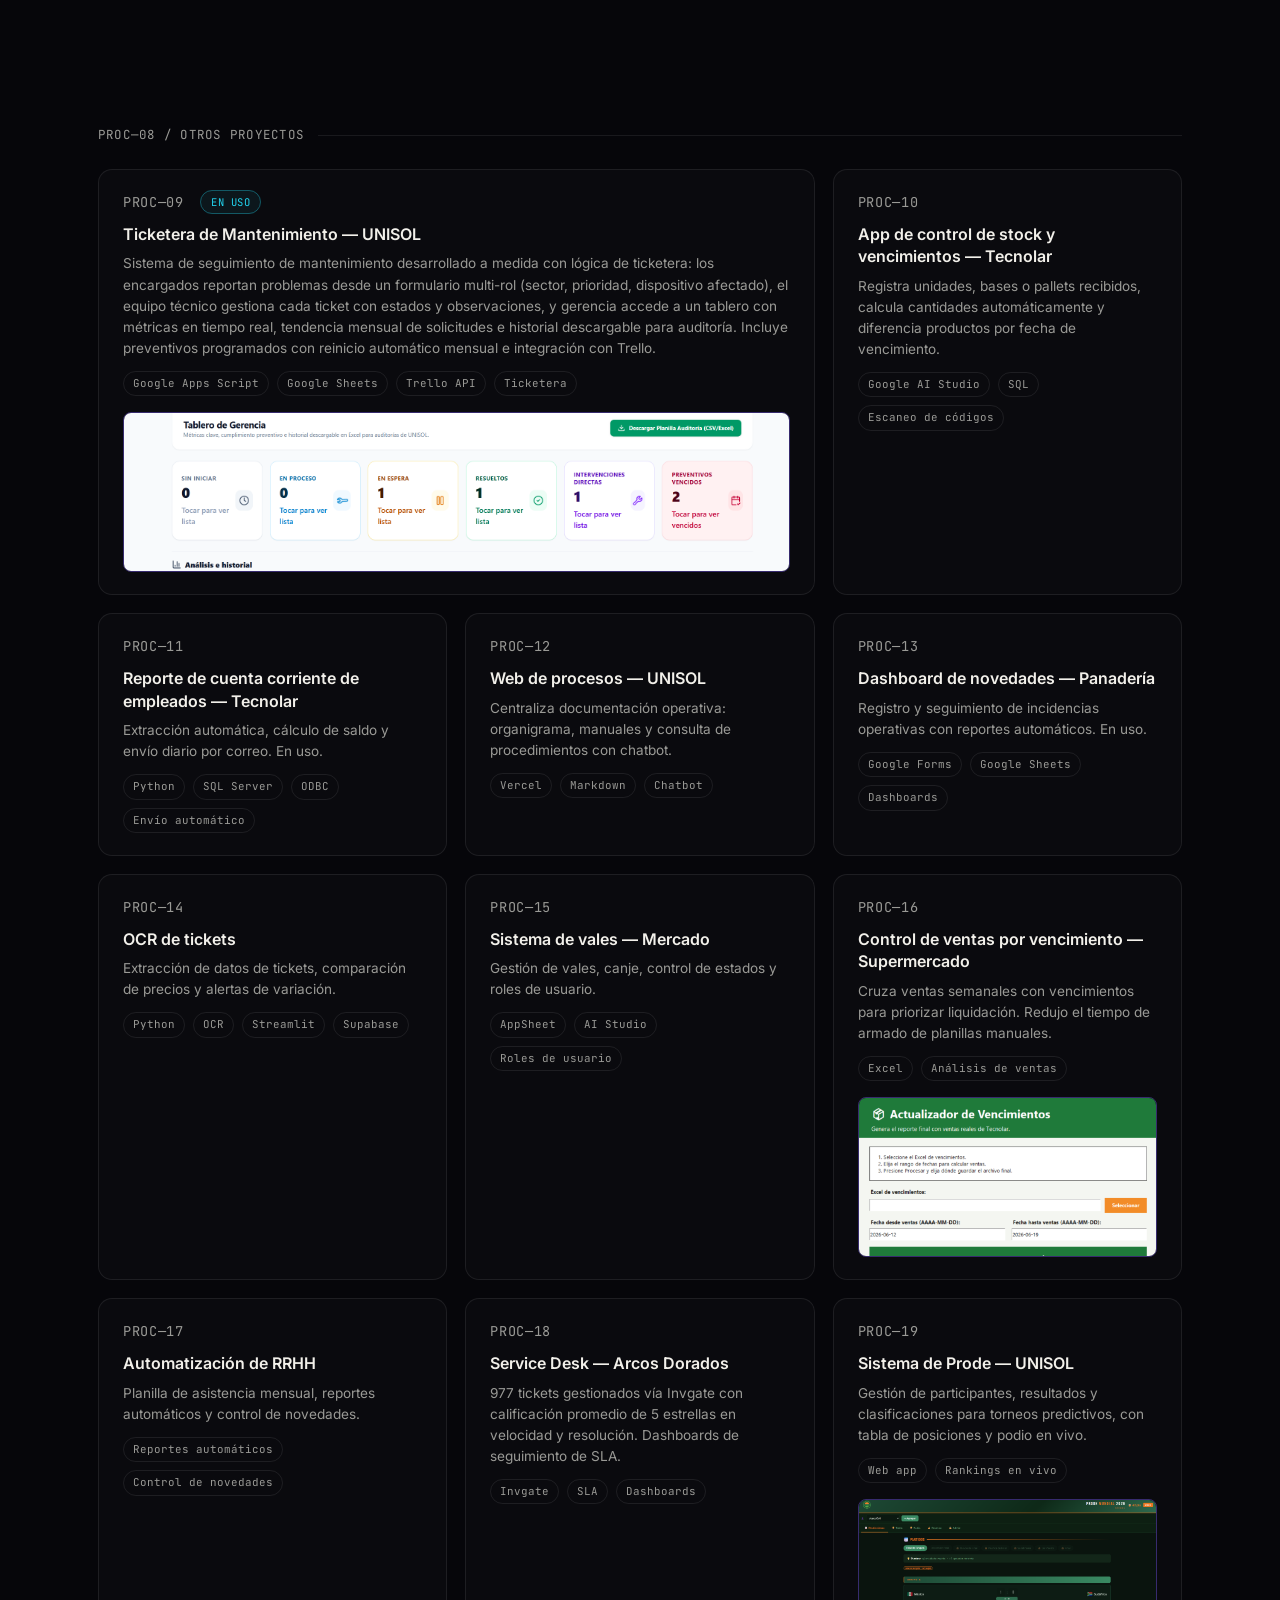
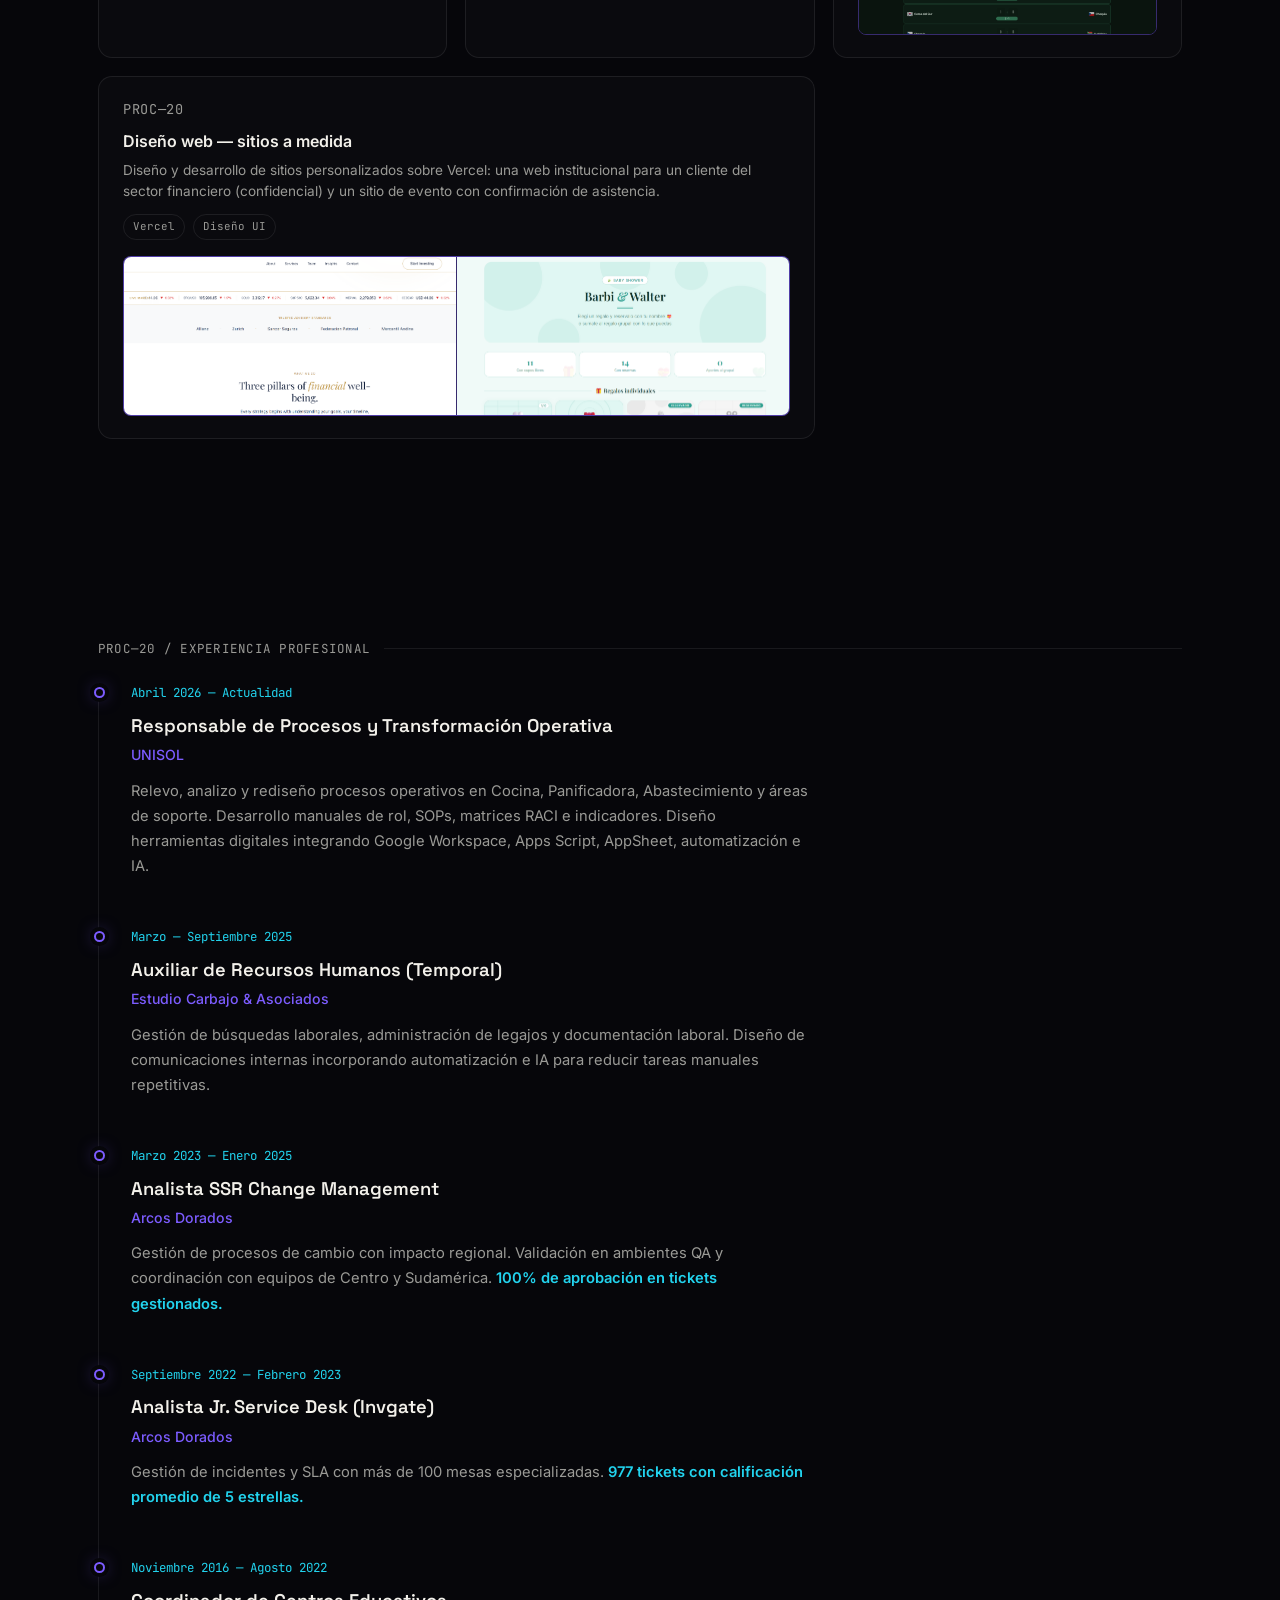
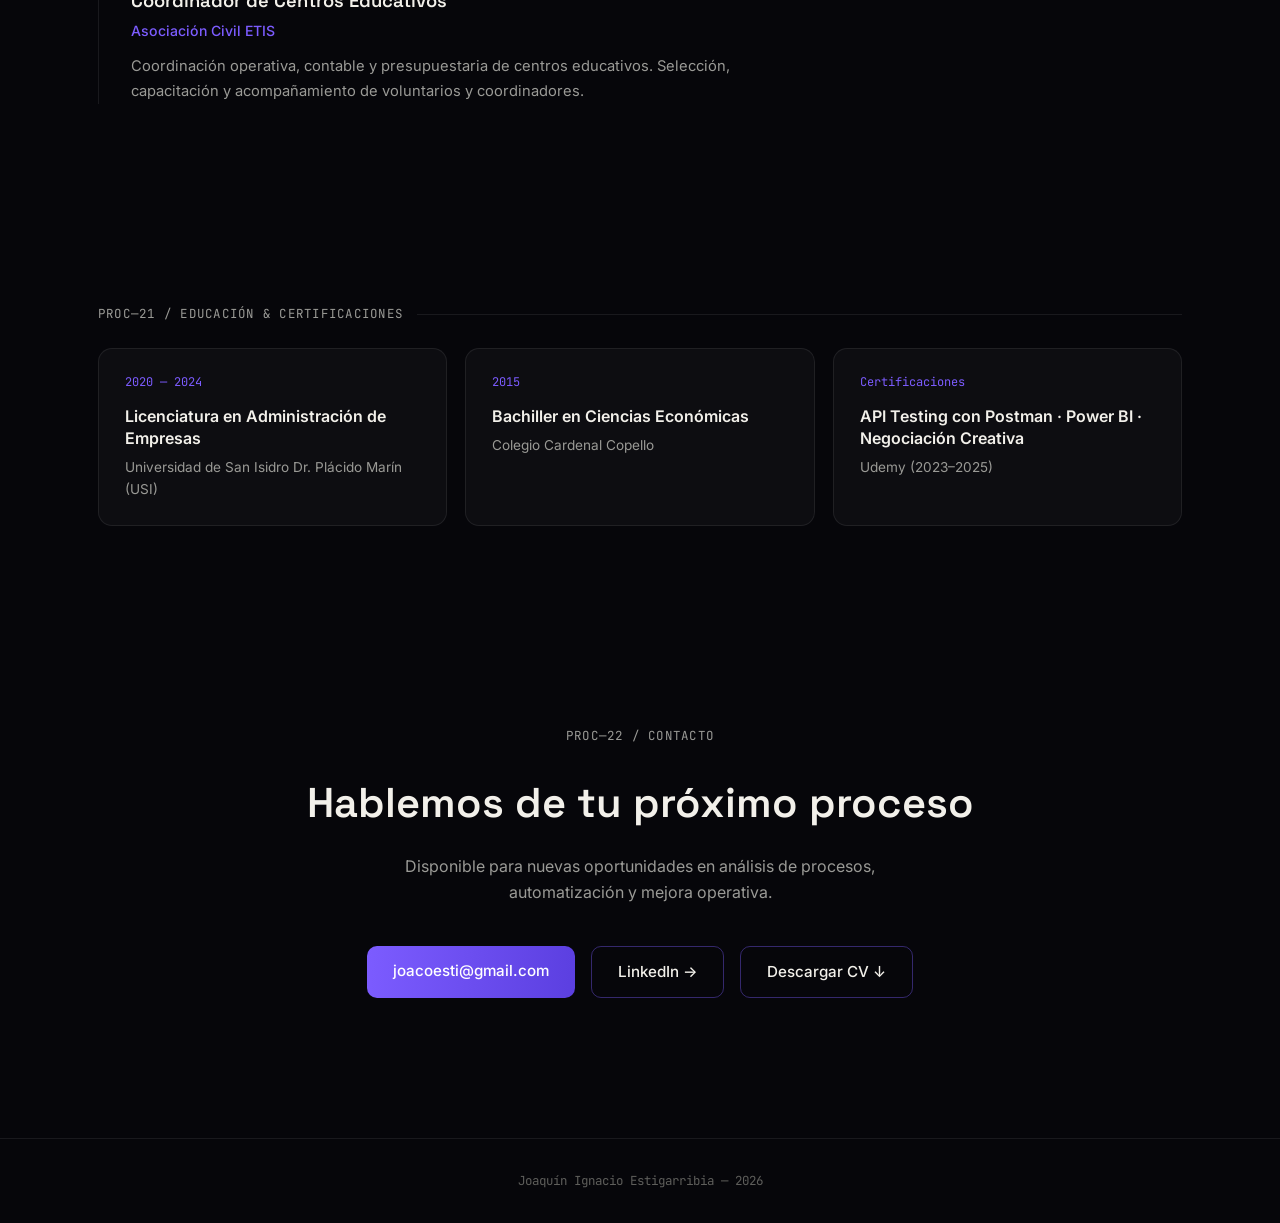
==== commit 2dde239d: "Actualizacion del portfolio jue-22-10 16:36" ====
--- a/portfolio/index.html
+++ b/portfolio/index.html
@@ -51,7 +51,7 @@
         Desarrollo soluciones que reducen tareas manuales, mejoran la organización y convierten
         procesos complejos en sistemas claros, medibles y eficientes.
       </p>
-      <div class="hero-tags reveal-up" style="--d:4">
+      <div class="hero-tags reveal-up" style="--d:4" data-tags="hero" data-tag-class="tag">
         <span class="tag">Python</span>
         <span class="tag">Playwright</span>
         <span class="tag">SQL Server</span>
@@ -132,7 +132,7 @@
   <h2 class="section-title reveal-up">Sistemas reales, en uso, que eliminan la fricción operativa</h2>
 
   <!-- ============ CASO DE ESTUDIO: UNISOL ENCARGOS ============ -->
-  <article class="case reveal-up" id="caso-encargos">
+  <article class="case reveal-up" id="caso-encargos" data-item="caso-encargos" data-title="Caso: UNISOL Encargos">
     <div class="case-head">
       <div class="case-chips">
         <span class="case-chip">Caso de estudio</span>
@@ -200,7 +200,7 @@
         a nombre de cada uno, entornos de prueba y producción separados, respaldo automático cada 4 horas y
         pruebas automatizadas antes de cada publicación.</p>
 
-        <div class="proc-stack case-stack">
+        <div class="proc-stack case-stack" data-tags="caso-encargos">
           <span>Cloudflare Workers</span><span>D1 · SQL</span><span>R2</span><span>JavaScript</span><span>Playwright</span>
         </div>
       </div>
@@ -222,7 +222,7 @@
   </article>
 
   <!-- ============ CASO DE ESTUDIO: CARTELERÍA AUTOMÁTICA ============ -->
-  <article class="case case--carteles reveal-up" id="caso-carteles">
+  <article class="case case--carteles reveal-up" id="caso-carteles" data-item="caso-carteles" data-title="Caso: Cartelería de ofertas">
     <div class="case-head">
       <div class="case-chips">
         <span class="case-chip">Caso de estudio</span>
@@ -292,8 +292,8 @@
         empleados dedicados a una tarea de minutos. Ese tiempo volvió a la atención y la reposición, y los
         precios salen directo del sistema, sin errores de tipeo.</p>
 
-        <div class="proc-stack case-stack">
-          <span>Importación Excel/CSV</span><span>Generación de PDF</span><span>Plantillas de diseño</span><span>Guardado automático</span>
+        <div class="proc-stack case-stack" data-tags="caso-carteles">
+          <span>Automatización documental</span><span>Generación de PDF por lotes</span><span>Plantillas parametrizables</span><span>Validación de datos (EAN)</span><span>Importación Excel/CSV</span>
         </div>
       </div>
 
@@ -316,42 +316,50 @@
   <div class="proc-feed">
 
     <!-- PROYECTO 1 -->
-    <article class="proc-card proc-card--media reveal-up" data-project="1">
+    <article class="proc-card proc-card--media reveal-up" data-item="precios" data-title="Destacado: App de precios, stock y etiquetas" data-project="1">
       <div class="proc-main">
         <div class="proc-top">
           <span class="proc-id">PROC&mdash;04</span>
           <span class="proc-status status-live">EN USO</span>
         </div>
-        <h3 class="proc-title">App móvil de consulta de precios &mdash; Tecnolar</h3>
-        <p class="proc-sub">Desarrollo de producto · Google AI Studio</p>
+        <h3 class="proc-title">App móvil de precios, stock y etiquetas &mdash; Tecnolar</h3>
+        <p class="proc-sub">Desarrollo de producto · Google AI Studio · Bluetooth</p>
         <p class="proc-flow">
-          <b>Input</b> &mdash; chequeadoras de precio físicas, costosas y limitadas en puntos de venta.
+          <b>Input</b> &mdash; chequeadoras de precio fijas y costosas, pedidos al depósito hechos de palabra
+          o en papel, y etiquetas de góndola armadas a mano.
           <span class="flow-arrow">&rarr;</span>
-          <b>Output</b> &mdash; app móvil que escanea código de barras y consulta en tiempo real la base de datos
-          de Tecnolar, devolviendo precio vigente o de oferta.
+          <b>Output</b> &mdash; una app en el celular que lee el código de barras (con la cámara o con un lector
+          Bluetooth) y consulta directo en la base de datos de Tecnolar el precio vigente, la oferta y el
+          stock. Desde la misma app se arman pedidos al depósito con el stock real a la vista, y el pickeo
+          se agiliza escaneando con el lector. Las etiquetas se imprimen en el momento en una impresora
+          térmica Bluetooth, con precio por 100&nbsp;g y precio sin impuestos nacionales.
         </p>
         <div class="proc-bottom">
           <div class="proc-metric">
-            <span class="metric-num" data-target="100">0</span><span class="metric-suffix">%</span>
-            <span class="metric-label">software, sin hardware dedicado</span>
+            <span class="metric-num" data-target="3">0</span>
+            <span class="metric-label">herramientas en una app: precios, pedidos a depósito y etiquetas</span>
           </div>
-          <div class="proc-stack">
-            <span>Google AI Studio</span><span>Base de datos Tecnolar</span><span>Mobile</span>
+          <div class="proc-stack" data-tags="precios">
+            <span>Google AI Studio</span><span>SQL</span><span>Bluetooth</span><span>Escaneo de códigos</span><span>Mobile</span>
           </div>
         </div>
       </div>
-      <div class="proc-media proc-media--phones">
-        <div class="mockup-phone">
-          <img src="assets/app-precios-1.jpg" alt="Escaneo de código de barra en la app de consulta de precios Tecnolar" loading="lazy">
-        </div>
-        <div class="mockup-phone">
-          <img src="assets/app-precios-2.jpg" alt="Resultado de consulta exitosa mostrando precio en la app Tecnolar" loading="lazy">
+      <div class="proc-media precios-stage">
+        <div class="mockup-phone precios-phone">
+          <img src="assets/app-precios-2.jpg" alt="Resultado de una consulta en la app: producto y precio vigente" loading="lazy">
+        </div>
+        <figure class="precios-field">
+          <img src="assets/precios-gondola.jpg" alt="La app en uso en góndola junto a la impresora térmica Bluetooth" loading="lazy">
+          <figcaption>En góndola, con la impresora Bluetooth</figcaption>
+        </figure>
+        <div class="precios-label">
+          <img src="assets/precios-etiqueta.png" alt="Etiqueta de góndola impresa con precio, código de barras, precio por 100 g y precio sin impuestos nacionales" loading="lazy">
         </div>
       </div>
     </article>
 
     <!-- PROYECTO 2 -->
-    <article class="proc-card reveal-up" data-project="2">
+    <article class="proc-card reveal-up" data-item="change" data-title="Destacado: Change Management Arcos Dorados" data-project="2">
       <div class="proc-top">
         <span class="proc-id">PROC&mdash;05</span>
         <span class="proc-status status-done">COMPLETADO</span>
@@ -370,14 +378,14 @@
           <span class="metric-num" data-target="100">0</span><span class="metric-suffix">%</span>
           <span class="metric-label">de aprobación en tickets gestionados</span>
         </div>
-        <div class="proc-stack">
-          <span>Change Management</span><span>QA Testing</span><span>Gestión regional</span>
+        <div class="proc-stack" data-tags="change">
+          <span>Change Management</span><span>QA Testing</span><span>Gestión de stakeholders</span><span>Flujos de aprobación</span>
         </div>
       </div>
     </article>
 
     <!-- PROYECTO 3 -->
-    <article class="proc-card proc-card--media reveal-up" data-project="3">
+    <article class="proc-card proc-card--media reveal-up" data-item="fiscal" data-title="Destacado: Fiscal Downloader Pro" data-project="3">
       <div class="proc-main">
         <div class="proc-top">
           <span class="proc-id">PROC&mdash;06</span>
@@ -396,8 +404,8 @@
             <span class="metric-num" data-target="0" data-text="Diaria → Auto">0</span>
             <span class="metric-label">tarea manual eliminada del día a día</span>
           </div>
-          <div class="proc-stack">
-            <span>Python</span><span>Playwright</span><span>Scheduler</span>
+          <div class="proc-stack" data-tags="fiscal">
+            <span>Python</span><span>Playwright</span><span>RPA</span><span>Tareas programadas</span>
           </div>
         </div>
       </div>
@@ -410,35 +418,47 @@
     </article>
 
     <!-- PROYECTO 4 -->
-    <article class="proc-card proc-card--media reveal-up" data-project="4">
+    <article class="proc-card proc-card--media reveal-up" data-item="comandera" data-title="Destacado: Comandera de producción" data-project="4">
       <div class="proc-main">
         <div class="proc-top">
           <span class="proc-id">PROC&mdash;07</span>
-          <span class="proc-status status-progress">PRE&#8209;PRODUCCIÓN</span>
-        </div>
-        <h3 class="proc-title">Sistema de comandas &mdash; UNISOL</h3>
-        <p class="proc-sub">Google Sheets + Apps Script</p>
+          <span class="proc-status status-live">EN USO</span>
+        </div>
+        <h3 class="proc-title">Comandera de producción &mdash; UNISOL</h3>
+        <p class="proc-sub">Pedidos internos entre sectores y producción</p>
         <p class="proc-flow">
-          <b>Input</b> &mdash; pedidos internos de Cocina y Panificadora gestionados sin trazabilidad
-          ni control de estados.
+          <b>Input</b> &mdash; Fiambrería, Unimarket, Pastas y la planificación de UNISOL pedían a Cocina y
+          Panificadora sin un canal único: sin trazabilidad, sin saber cuánto se podía producir y con
+          producción sumada a mano.
           <span class="flow-arrow">&rarr;</span>
-          <b>Output</b> &mdash; sistema digital de comandas con confirmación de producción, historial,
-          impresión automática y control de estados en tiempo real.
+          <b>Output</b> &mdash; un acceso por sector con su propio catálogo para pedir, y paneles para cada
+          área de producción: Cocina responde cada comanda con la cantidad posible, consolida la producción
+          masiva y registra lo enviado a Unimarket; el sector que pidió confirma lo recibido.
+        </p>
+        <p class="proc-control">
+          <b>Control que habilita:</b> cada pedido tiene número, fecha, hora y quién lo pidió; Cocina deja
+          registrado quién respondió y cuánto pudo producir frente a lo solicitado, así los faltantes quedan
+          a la vista. La confirmación de recepción cierra el circuito, lo enviado a Unimarket queda
+          registrado y el panel muestra en todo momento los pedidos y líneas pendientes.
         </p>
         <div class="proc-bottom">
           <div class="proc-metric">
-            <span class="metric-num" data-target="100">0</span><span class="metric-suffix">%</span>
-            <span class="metric-label">funcional, en espera de paso a producción</span>
+            <span class="metric-num" data-target="6">0</span>
+            <span class="metric-label">sectores que piden a 3 áreas de producción, en un solo sistema</span>
           </div>
-          <div class="proc-stack">
-            <span>Google Sheets</span><span>Apps Script</span><span>Trazabilidad</span>
+          <div class="proc-stack" data-tags="comandera">
+            <span>Google Apps Script</span><span>Google Sheets</span><span>Control de producción</span><span>Trazabilidad</span>
           </div>
         </div>
       </div>
-      <div class="proc-media proc-media--desktop">
+      <div class="proc-media proc-media--stack">
         <div class="mockup-desktop">
           <div class="mockup-desktop-bar"><span></span><span></span><span></span></div>
-          <img src="assets/comandas-unisol.png" alt="Interfaz del sistema de comandas de Fiambrería UNISOL mostrando pedidos por producto" loading="lazy">
+          <img src="assets/comandas-sectores.png" alt="Pantalla de acceso por sector: Fiambrería, Pedidos UNISOL, Unimarket, Pastas y Panificadora" loading="lazy">
+        </div>
+        <div class="mockup-desktop">
+          <div class="mockup-desktop-bar"><span></span><span></span><span></span></div>
+          <img src="assets/comandas-cocina.png" alt="Panel de Cocina con comandas por pedido, cantidad solicitada y cantidad posible" loading="lazy">
         </div>
       </div>
     </article>
@@ -451,8 +471,8 @@
   <p class="section-label reveal-up">PROC&mdash;08 / Otros proyectos</p>
   <div class="mini-grid">
 
-    <div class="mini-card mini-card--media mini-card--wide reveal-up">
-      <p class="mini-id">PROC&mdash;09</p>
+    <div class="mini-card mini-card--media mini-card--wide reveal-up" data-item="mantenimiento" data-title="Otro: Ticketera de Mantenimiento - UNISOL">
+      <p class="mini-id">PROC&mdash;09 <span class="proc-status status-live mini-status">EN USO</span></p>
       <h4>Ticketera de Mantenimiento &mdash; UNISOL</h4>
       <p>Sistema de seguimiento de mantenimiento desarrollado a medida con lógica de ticketera:
       los encargados reportan problemas desde un formulario multi-rol (sector, prioridad,
@@ -460,97 +480,100 @@
       y gerencia accede a un tablero con métricas en tiempo real, tendencia mensual de solicitudes
       e historial descargable para auditoría. Incluye preventivos programados con reinicio
       automático mensual e integración con Trello.</p>
-      <div style="display:flex; gap:8px; flex-wrap:wrap; margin-top:12px;">
-        <span style="font-family:'JetBrains Mono',monospace; font-size:.72rem; color:var(--text-2); border:1px solid var(--border); padding:3px 9px; border-radius:999px;">Apps Script</span>
-        <span style="font-family:'JetBrains Mono',monospace; font-size:.72rem; color:var(--text-2); border:1px solid var(--border); padding:3px 9px; border-radius:999px;">Google Sheets</span>
-        <span style="font-family:'JetBrains Mono',monospace; font-size:.72rem; color:var(--text-2); border:1px solid var(--border); padding:3px 9px; border-radius:999px;">Trello API</span>
-        <span style="font-family:'JetBrains Mono',monospace; font-size:.72rem; color:#22D3EE; border:1px solid rgba(34,211,238,.35); padding:3px 9px; border-radius:999px; background:rgba(34,211,238,.06);">EN USO</span>
-      </div>
+      <div class="proc-stack mini-stack" data-tags="mantenimiento"><span>Google Apps Script</span><span>Google Sheets</span><span>Trello API</span><span>Ticketera</span></div>
       <div class="mini-thumb" style="margin-top:16px; max-height:160px; overflow:hidden;">
         <img src="assets/mantenimiento-gerencia.png" alt="Tablero de gerencia con métricas en tiempo real: tickets por estado, tendencia mensual e intervenciones por sector" loading="lazy" style="width:100%; object-fit:cover; object-position:top;">
       </div>
     </div>
 
-    <div class="mini-card reveal-up">
+    <div class="mini-card reveal-up" data-item="stock" data-title="Otro: App de control de stock y vencimientos - Tecnolar">
       <p class="mini-id">PROC&mdash;10</p>
       <h4>App de control de stock y vencimientos &mdash; Tecnolar</h4>
       <p>Registra unidades, bases o pallets recibidos, calcula cantidades automáticamente y diferencia
-      productos por fecha de vencimiento. Google AI Studio.</p>
-    </div>
-
-    <div class="mini-card reveal-up">
+      productos por fecha de vencimiento.</p>
+      <div class="proc-stack mini-stack" data-tags="stock"><span>Google AI Studio</span><span>SQL</span><span>Escaneo de códigos</span></div>
+    </div>
+
+    <div class="mini-card reveal-up" data-item="cuenta-corriente" data-title="Otro: Reporte de cuenta corriente de empleados - Tecnolar">
       <p class="mini-id">PROC&mdash;11</p>
       <h4>Reporte de cuenta corriente de empleados &mdash; Tecnolar</h4>
-      <p>Extracción automática, cálculo de saldo y envío diario por correo. Python + SQL Server + ODBC.
-      En uso.</p>
-    </div>
-
-    <div class="mini-card reveal-up">
+      <p>Extracción automática, cálculo de saldo y envío diario por correo. En uso.</p>
+      <div class="proc-stack mini-stack" data-tags="cuenta-corriente"><span>Python</span><span>SQL Server</span><span>ODBC</span><span>Envío automático</span></div>
+    </div>
+
+    <div class="mini-card reveal-up" data-item="web-procesos" data-title="Otro: Web de procesos - UNISOL">
       <p class="mini-id">PROC&mdash;12</p>
       <h4>Web de procesos &mdash; UNISOL</h4>
       <p>Centraliza documentación operativa: organigrama, manuales y consulta de procedimientos
-      con chatbot. Vercel + Markdown.</p>
-    </div>
-
-    <div class="mini-card reveal-up">
+      con chatbot.</p>
+      <div class="proc-stack mini-stack" data-tags="web-procesos"><span>Vercel</span><span>Markdown</span><span>Chatbot</span></div>
+    </div>
+
+    <div class="mini-card reveal-up" data-item="novedades" data-title="Otro: Dashboard de novedades - Panadería">
       <p class="mini-id">PROC&mdash;13</p>
       <h4>Dashboard de novedades &mdash; Panadería</h4>
-      <p>Registro y seguimiento de incidencias operativas con reportes automáticos. Google Forms +
-      Sheets. En uso.</p>
-    </div>
-
-    <div class="mini-card reveal-up">
+      <p>Registro y seguimiento de incidencias operativas con reportes automáticos. En uso.</p>
+      <div class="proc-stack mini-stack" data-tags="novedades"><span>Google Forms</span><span>Google Sheets</span><span>Dashboards</span></div>
+    </div>
+
+    <div class="mini-card reveal-up" data-item="ocr" data-title="Otro: OCR de tickets">
       <p class="mini-id">PROC&mdash;14</p>
       <h4>OCR de tickets</h4>
-      <p>Extracción de datos de tickets, comparación de precios y alertas de variación. Python + OCR
-      + Streamlit + Supabase.</p>
-    </div>
-
-    <div class="mini-card reveal-up">
+      <p>Extracción de datos de tickets, comparación de precios y alertas de variación.</p>
+      <div class="proc-stack mini-stack" data-tags="ocr"><span>Python</span><span>OCR</span><span>Streamlit</span><span>Supabase</span></div>
+    </div>
+
+    <div class="mini-card reveal-up" data-item="vales" data-title="Otro: Sistema de vales - Mercado">
       <p class="mini-id">PROC&mdash;15</p>
       <h4>Sistema de vales &mdash; Mercado</h4>
-      <p>Gestión de vales, canje, control de estados y roles de usuario. AppSheet + AI Studio.</p>
-    </div>
-
-    <div class="mini-card mini-card--media reveal-up">
+      <p>Gestión de vales, canje, control de estados y roles de usuario.</p>
+      <div class="proc-stack mini-stack" data-tags="vales"><span>AppSheet</span><span>AI Studio</span><span>Roles de usuario</span></div>
+    </div>
+
+    <div class="mini-card mini-card--media reveal-up" data-item="vencimientos" data-title="Otro: Control de ventas por vencimiento - Supermercado">
       <p class="mini-id">PROC&mdash;16</p>
       <h4>Control de ventas por vencimiento &mdash; Supermercado</h4>
       <p>Cruza ventas semanales con vencimientos para priorizar liquidación. Redujo el tiempo de
       armado de planillas manuales.</p>
+      <div class="proc-stack mini-stack" data-tags="vencimientos"><span>Excel</span><span>Análisis de ventas</span></div>
       <div class="mini-thumb" style="max-height:160px; overflow:hidden;">
         <img src="assets/ventas-vencimiento.png" alt="Herramienta de actualización de vencimientos cruzando ventas reales" loading="lazy" style="width:100%; object-fit:cover; object-position:top;">
       </div>
     </div>
 
-    <div class="mini-card reveal-up">
+    <div class="mini-card reveal-up" data-item="rrhh" data-title="Otro: Automatización de RRHH">
       <p class="mini-id">PROC&mdash;17</p>
       <h4>Automatización de RRHH</h4>
       <p>Planilla de asistencia mensual, reportes automáticos y control de novedades.</p>
-    </div>
-
-    <div class="mini-card reveal-up">
+      <div class="proc-stack mini-stack" data-tags="rrhh"><span>Reportes automáticos</span><span>Control de novedades</span></div>
+    </div>
+
+    <div class="mini-card reveal-up" data-item="service-desk" data-title="Otro: Service Desk - Arcos Dorados">
       <p class="mini-id">PROC&mdash;18</p>
       <h4>Service Desk &mdash; Arcos Dorados</h4>
       <p>977 tickets gestionados vía Invgate con calificación promedio de 5 estrellas en velocidad
       y resolución. Dashboards de seguimiento de SLA.</p>
-    </div>
-
-    <div class="mini-card mini-card--media reveal-up">
+      <div class="proc-stack mini-stack" data-tags="service-desk"><span>Invgate</span><span>SLA</span><span>Dashboards</span></div>
+    </div>
+
+    <div class="mini-card mini-card--media reveal-up" data-item="prode" data-title="Otro: Sistema de Prode - UNISOL">
       <p class="mini-id">PROC&mdash;19</p>
       <h4>Sistema de Prode &mdash; UNISOL</h4>
       <p>Gestión de participantes, resultados y clasificaciones para torneos predictivos, con
       tabla de posiciones y podio en vivo.</p>
+      <div class="proc-stack mini-stack" data-tags="prode"><span>Web app</span><span>Rankings en vivo</span></div>
       <div class="mini-thumb" style="max-height:160px; overflow:hidden;">
         <img src="assets/prode-1.png" alt="Pantalla de predicciones del sistema de Prode Mundial 2026" loading="lazy" style="width:100%; object-fit:cover; object-position:top;">
       </div>
     </div>
 
-    <div class="mini-card mini-card--media mini-card--wide reveal-up">
+    <div class="mini-card mini-card--media mini-card--wide reveal-up" data-item="diseno-web" data-title="Otro: Diseño web - sitios a medida">
       <p class="mini-id">PROC&mdash;20</p>
       <h4>Diseño web &mdash; sitios a medida</h4>
       <p>Diseño y desarrollo de sitios personalizados sobre Vercel: una web institucional para un
       cliente del sector financiero (confidencial) y un sitio de evento con confirmación de
       asistencia.</p>
+      <div class="proc-stack mini-stack" data-tags="diseno-web"><span>Vercel</span><span>Diseño UI</span></div>
       <div class="mini-thumb mini-thumb--double" style="max-height:160px; overflow:hidden;">
         <img src="assets/web-institucional.png" alt="Sitio institucional con cotizaciones de mercado en vivo, diseño confidencial" loading="lazy" style="width:100%; object-fit:cover; object-position:top;">
         <img src="assets/baby-shower.png" alt="Sitio web personalizado para evento de baby shower con lista de regalos" loading="lazy" style="width:100%; object-fit:cover; object-position:top;">
--- a/portfolio/style.css
+++ b/portfolio/style.css
@@ -574,3 +574,44 @@
 @media (max-width: 960px){
   .case-stage--carteles .case-shot--front, .case-stage--carteles .case-shot--back, .case-print{ position:static; width:100%; transform:none; }
 }
+.proc-media--stack{ flex-direction:column; gap:14px; }
+.proc-media--stack .mockup-desktop:nth-child(2){ width:88%; align-self:flex-end; margin-top:-34px; box-shadow:0 20px 50px rgba(0,0,0,.6), 0 0 0 1px rgba(124,92,255,.25); }
+
+/* ---- editor: elementos ocultos ---- */
+[hidden]{ display:none !important; }
+.proc-stack:empty{ display:none; }
+
+/* ---- etiquetas en fichas secundarias ---- */
+.mini-stack{ margin-top:12px; }
+.mini-stack span{ font-size:.68rem; padding:3px 9px; }
+.mini-status{ font-size:.66rem; margin-left:8px; vertical-align:1px; }
+
+/* ---- comandera: bloque de control ---- */
+.proc-control{ font-size:.88rem; color:var(--text-2); line-height:1.65; margin:-8px 0 24px; padding:12px 16px;
+  border-left:2px solid var(--violet); background:rgba(124,92,255,.05); border-radius:0 10px 10px 0; max-width:760px; }
+.proc-control b{ color:var(--text); }
+
+/* ---- app de precios: composición ---- */
+.precios-stage{ position:relative; min-height:380px; display:block; }
+.precios-field{ position:absolute; left:0; top:0; width:58%; margin:0; border-radius:14px; overflow:hidden;
+  border:1px solid var(--border-strong); box-shadow:0 18px 44px rgba(0,0,0,.55); transition:transform .4s var(--ease); }
+.precios-field img{ width:100%; display:block; aspect-ratio:375/463; object-fit:cover; }
+.precios-field figcaption{ position:absolute; left:0; right:0; bottom:0; padding:22px 10px 8px; font-family:'JetBrains Mono', monospace;
+  font-size:.66rem; color:#fff; background:linear-gradient(transparent, rgba(0,0,0,.75)); }
+.precios-phone{ position:absolute; right:0; top:26px; width:132px; }
+.precios-label{ position:absolute; right:6px; bottom:0; width:56%; padding:5px; background:#fff; border-radius:6px;
+  transform:rotate(-3deg); box-shadow:0 18px 40px rgba(0,0,0,.55); transition:transform .5s var(--ease); }
+.precios-label img{ width:100%; display:block; }
+.proc-card:hover .precios-field{ transform:translateY(-4px); }
+.proc-card:hover .precios-label{ transform:rotate(-1deg) translateY(-6px); }
+@media (max-width:900px){
+  .precios-stage{ min-height:0; display:flex; flex-direction:column; gap:14px; align-items:center; }
+  .precios-field, .precios-phone, .precios-label{ position:static; transform:none; }
+  .precios-field{ width:100%; max-width:340px; } .precios-label{ width:100%; max-width:340px; }
+}
+.precios-field figcaption{ top:0; bottom:auto; padding:8px 10px 22px; background:linear-gradient(rgba(0,0,0,.75), transparent); }
+@media (max-width:900px){
+  .precios-field{ position:relative; }
+  .precios-phone{ display:none; }
+  .precios-label{ max-width:300px; }
+}
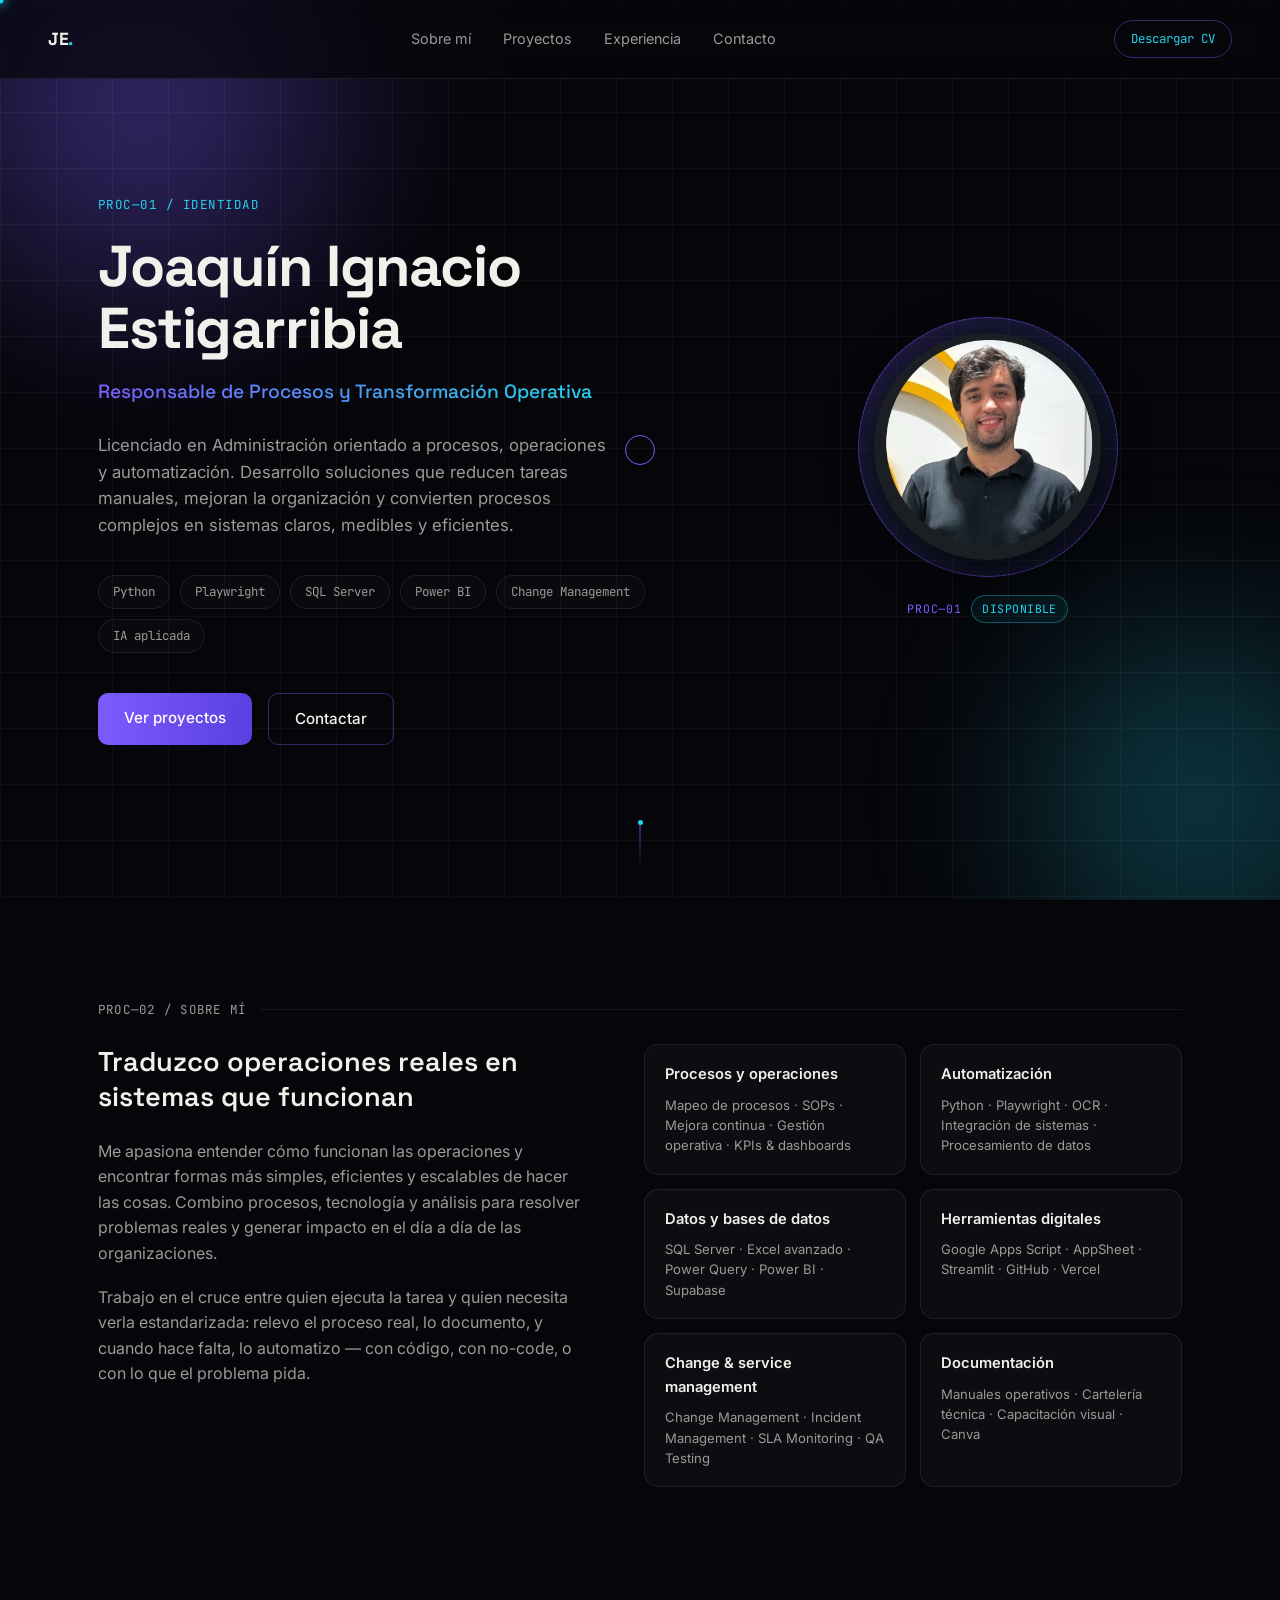
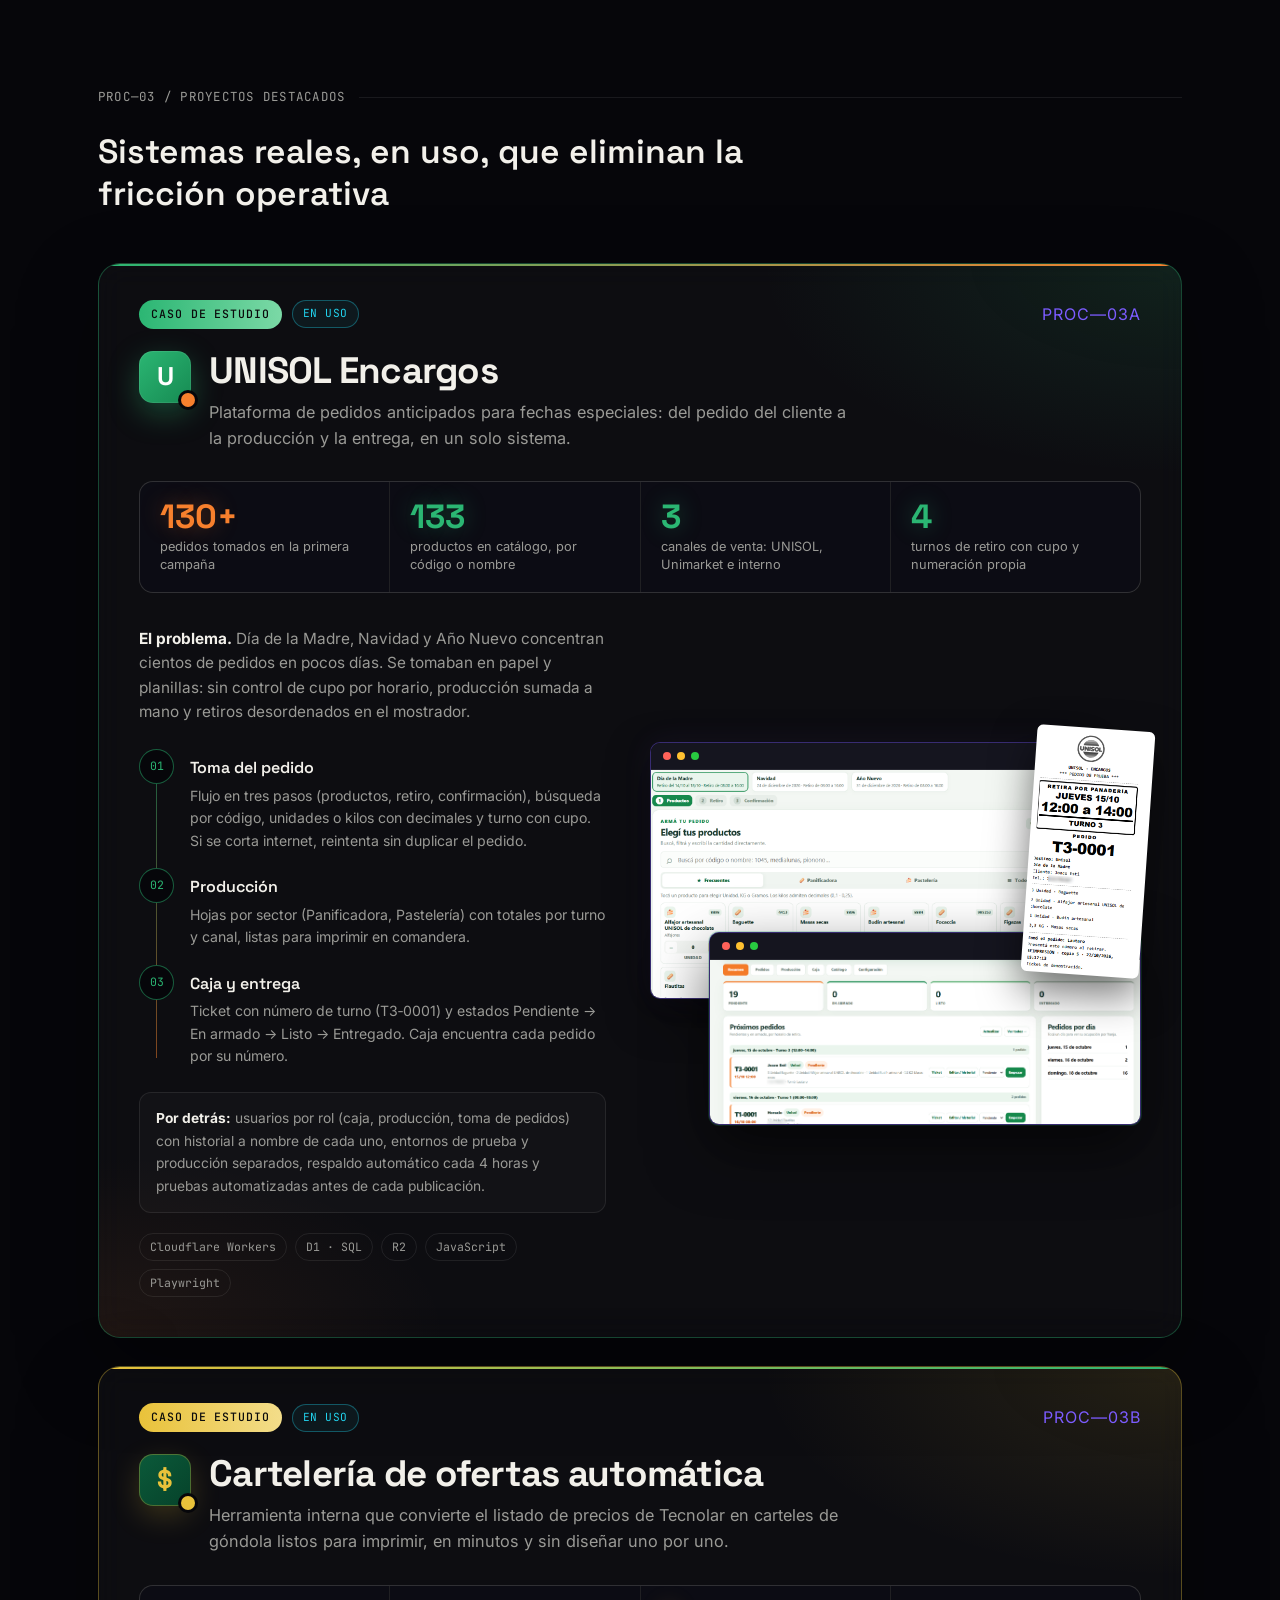
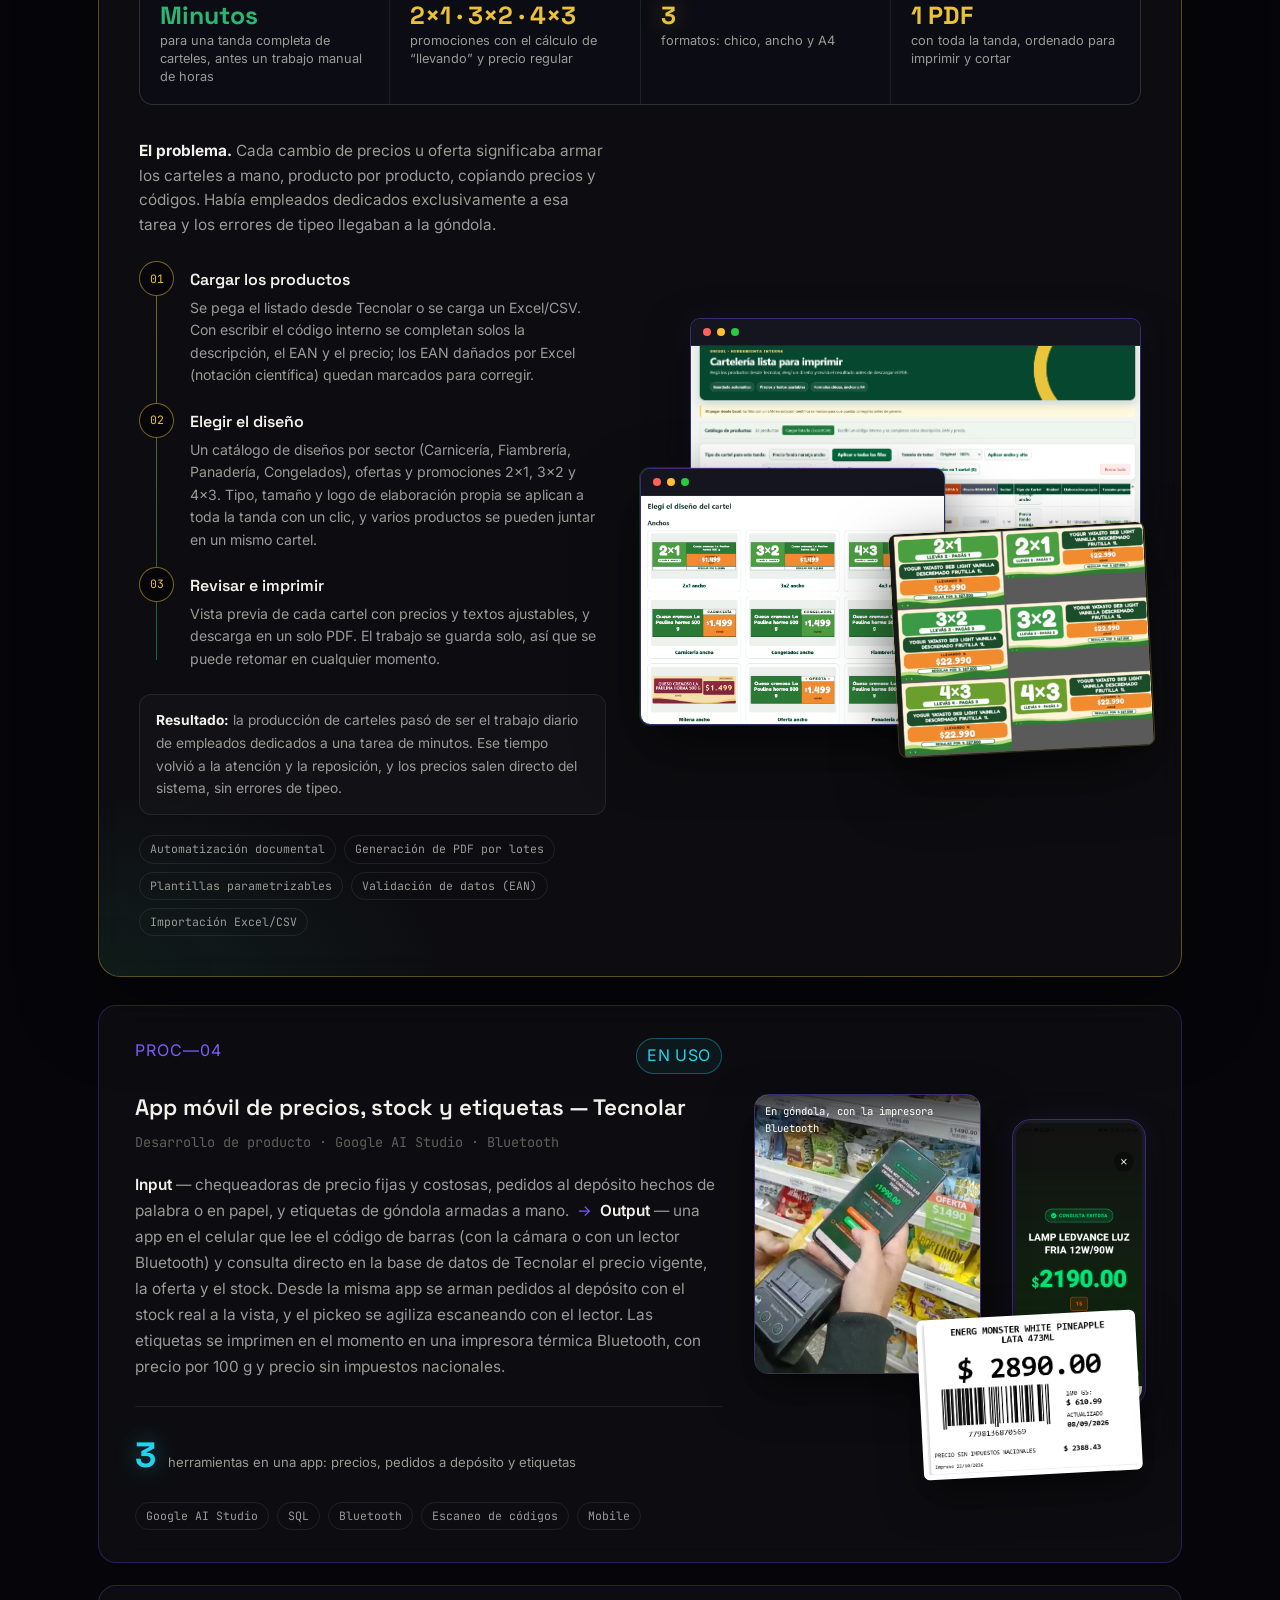
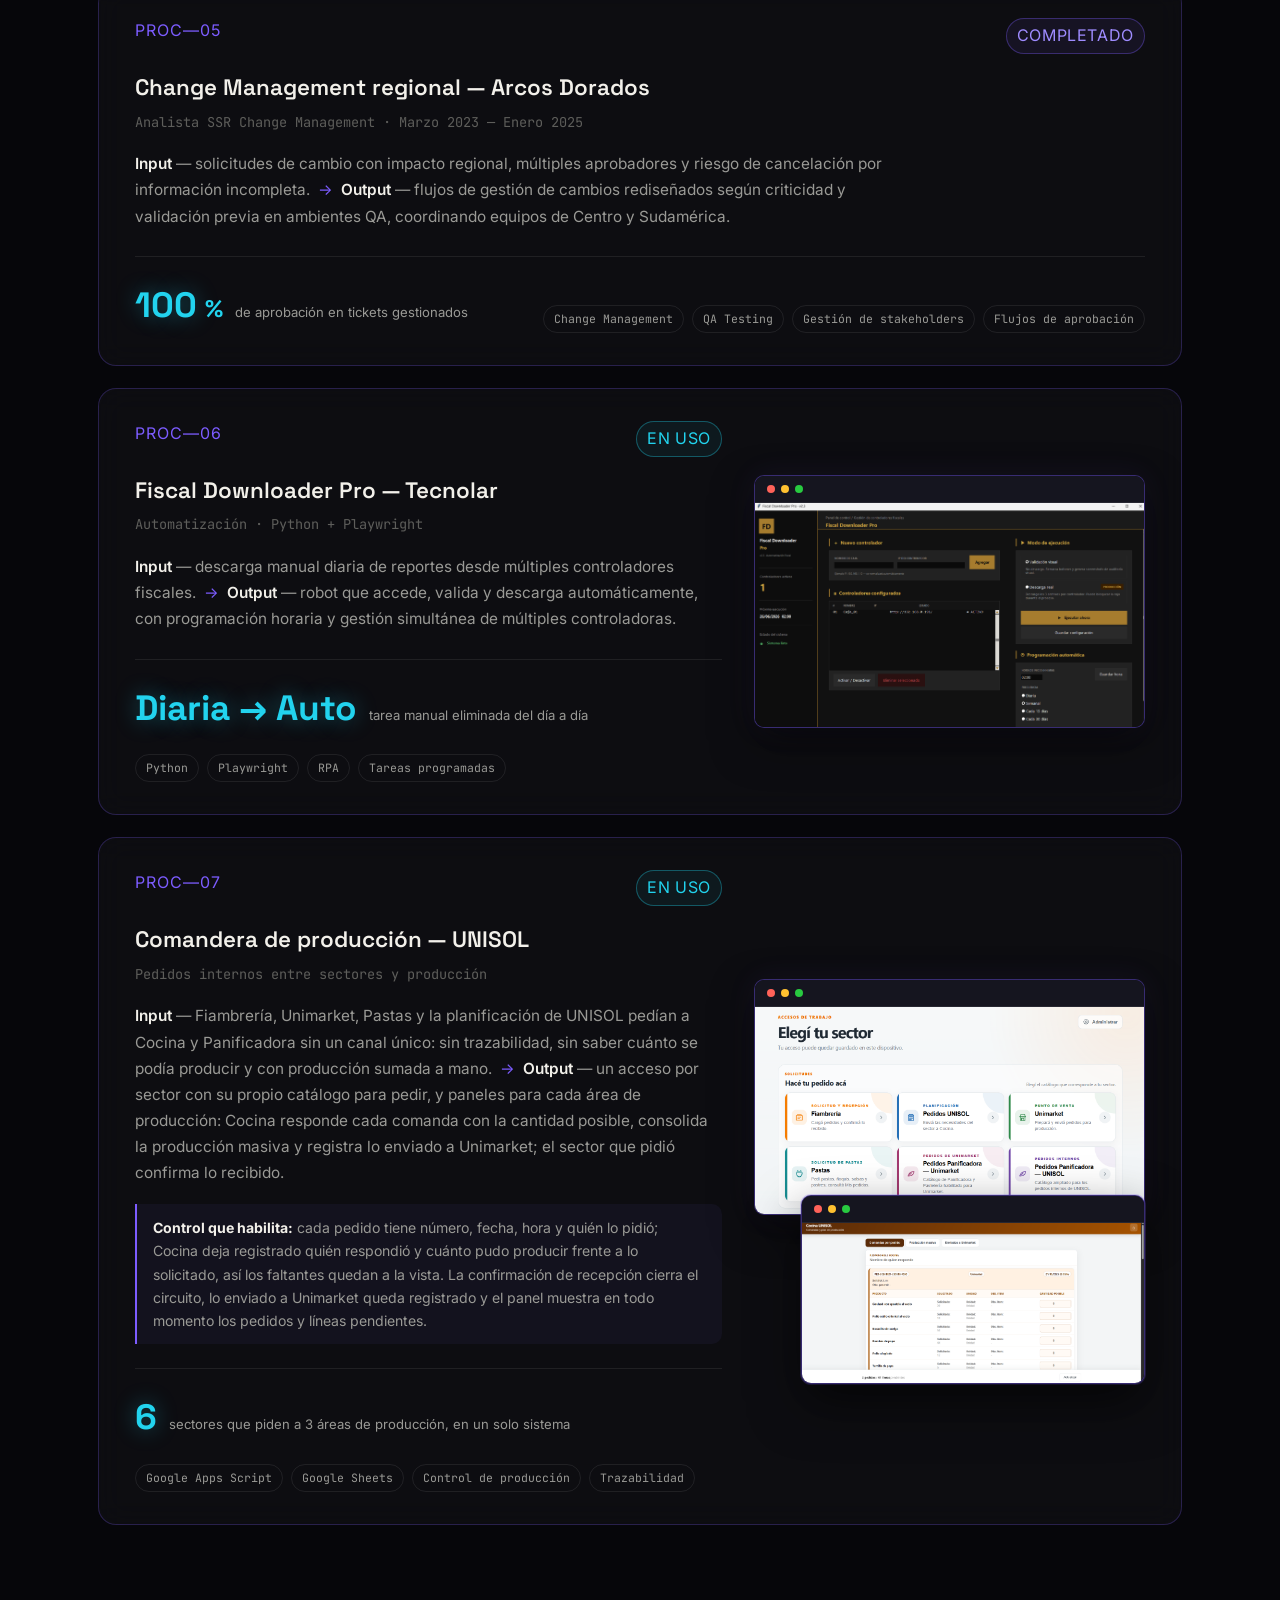
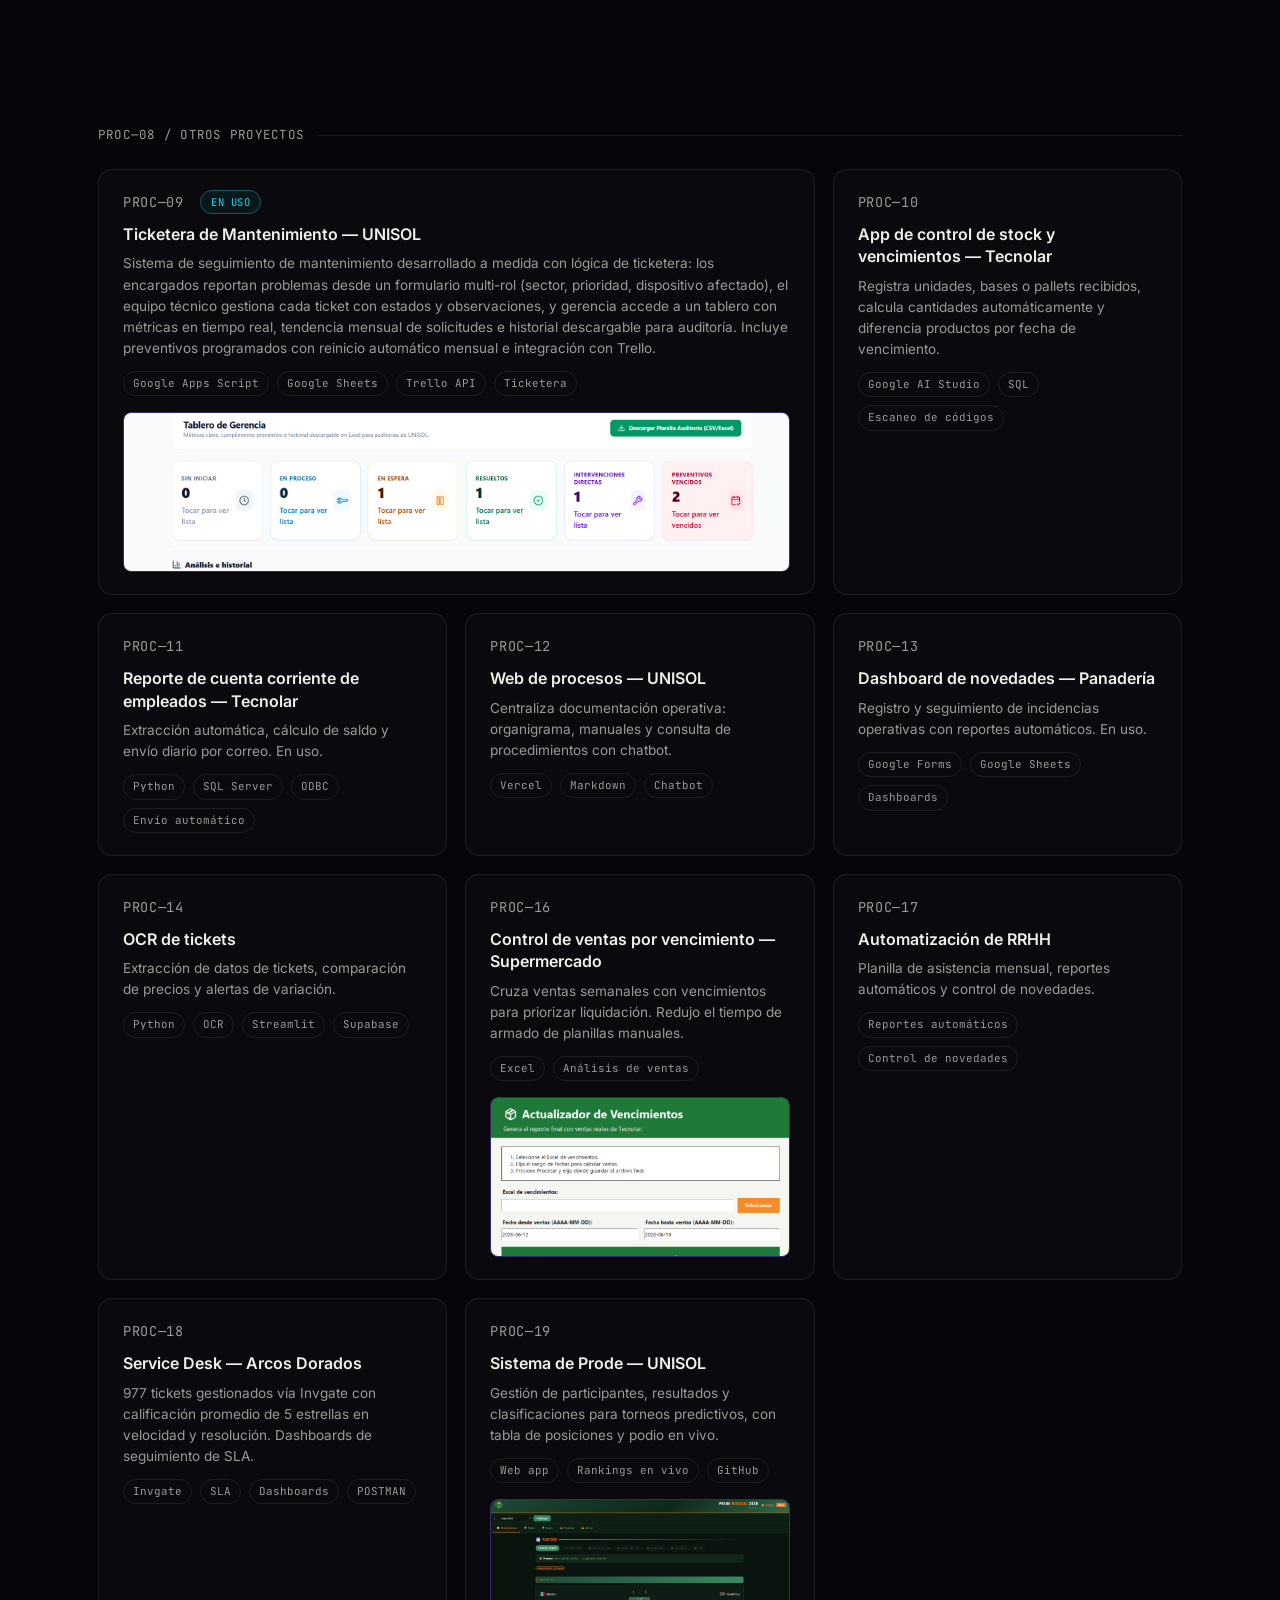
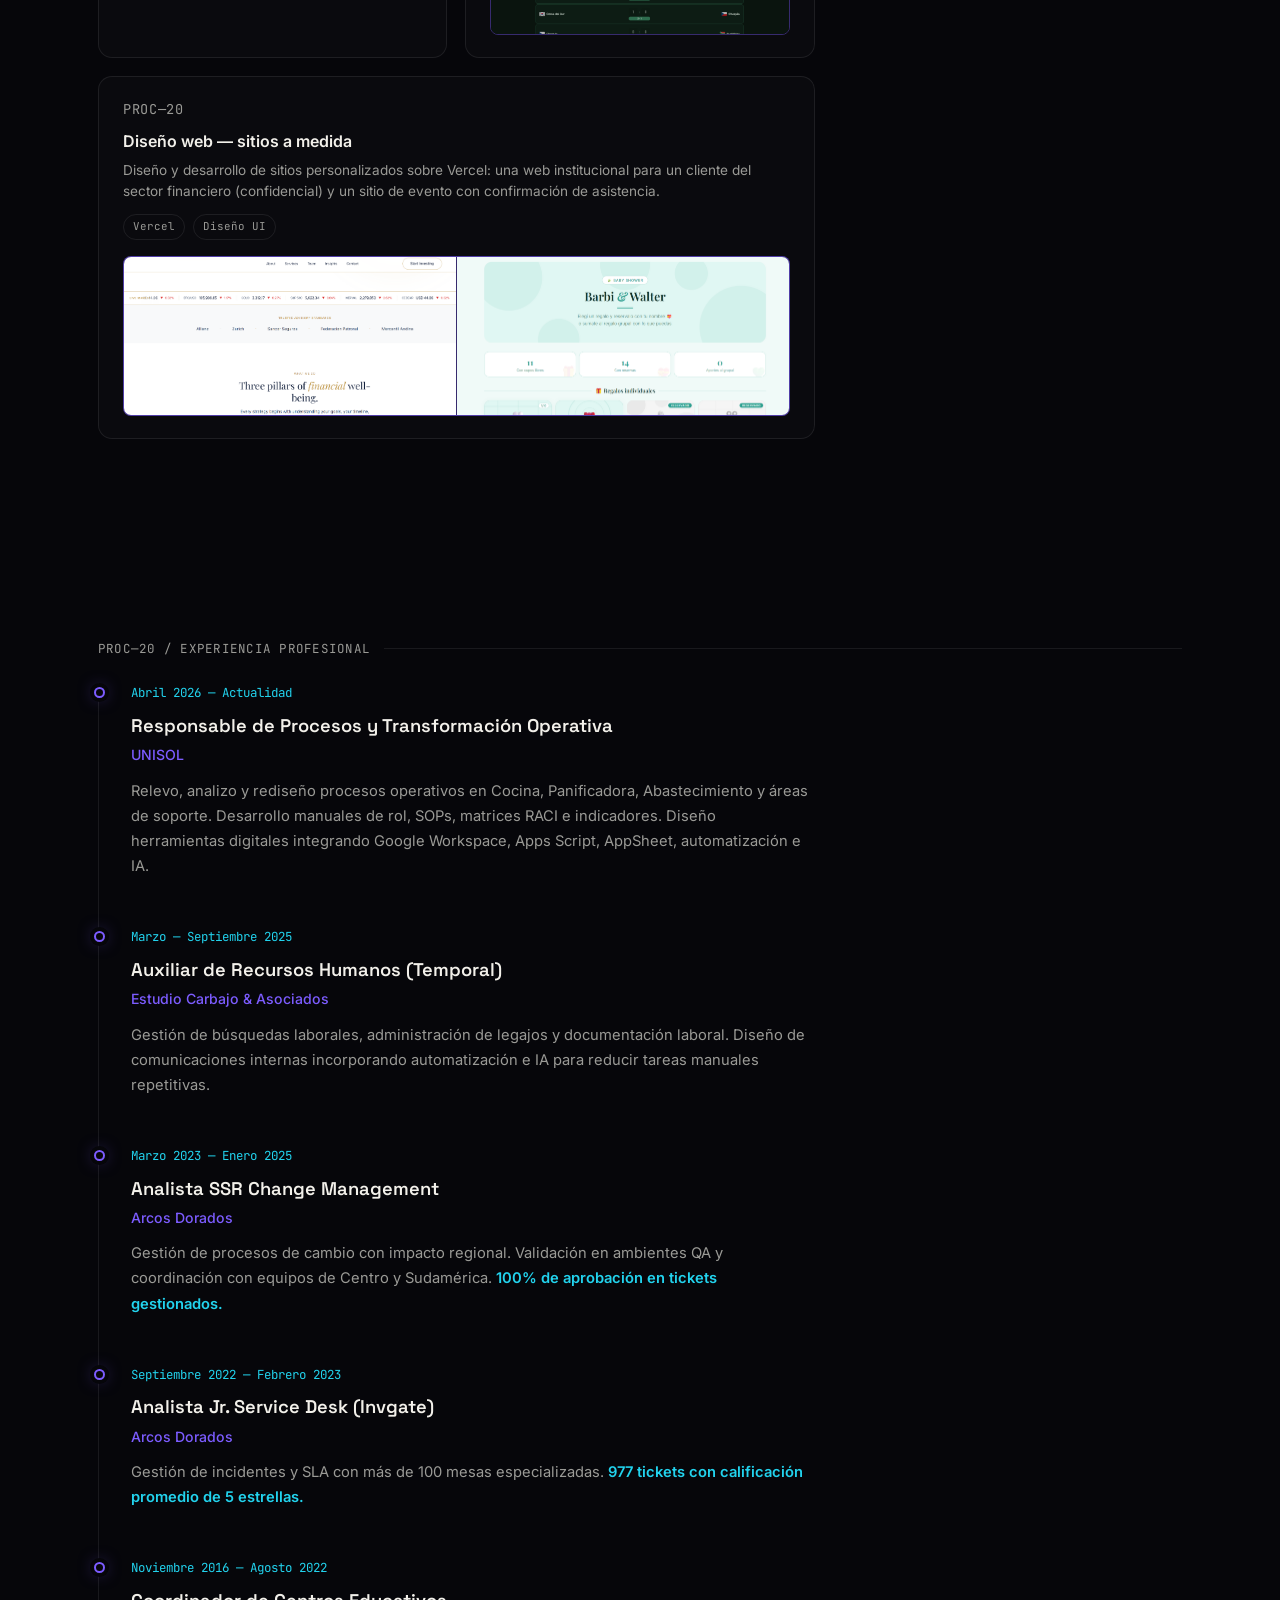
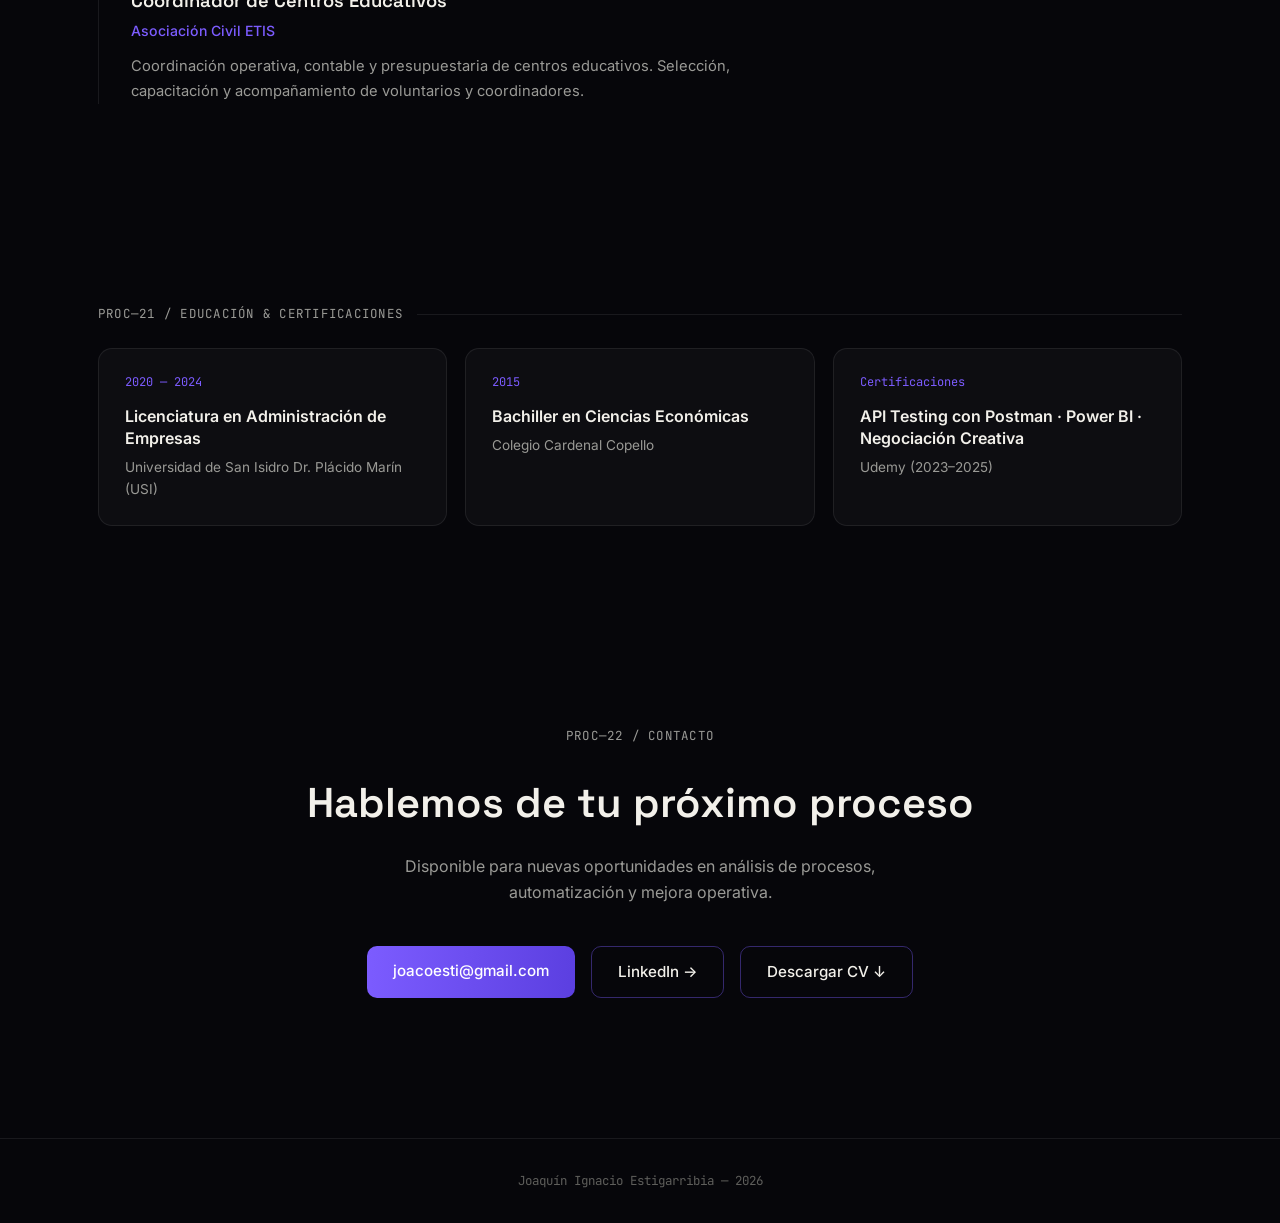
==== commit 0381d26c: "Actualizacion del portfolio jue-22-10 16:38" ====
--- a/portfolio/index.html
+++ b/portfolio/index.html
@@ -51,14 +51,7 @@
         Desarrollo soluciones que reducen tareas manuales, mejoran la organización y convierten
         procesos complejos en sistemas claros, medibles y eficientes.
       </p>
-      <div class="hero-tags reveal-up" style="--d:4" data-tags="hero" data-tag-class="tag">
-        <span class="tag">Python</span>
-        <span class="tag">Playwright</span>
-        <span class="tag">SQL Server</span>
-        <span class="tag">Power BI</span>
-        <span class="tag">Change Management</span>
-        <span class="tag">IA aplicada</span>
-      </div>
+      <div class="hero-tags reveal-up" style="--d:4" data-tags="hero" data-tag-class="tag"><span class="tag">Python</span><span class="tag">Playwright</span><span class="tag">SQL Server</span><span class="tag">Power BI</span><span class="tag">Change Management</span><span class="tag">IA aplicada</span></div>
       <div class="hero-actions reveal-up" style="--d:5">
         <a href="#proyectos" class="btn-primary">Ver proyectos</a>
         <a href="#contacto" class="btn-ghost">Contactar</a>
@@ -200,9 +193,7 @@
         a nombre de cada uno, entornos de prueba y producción separados, respaldo automático cada 4 horas y
         pruebas automatizadas antes de cada publicación.</p>
 
-        <div class="proc-stack case-stack" data-tags="caso-encargos">
-          <span>Cloudflare Workers</span><span>D1 · SQL</span><span>R2</span><span>JavaScript</span><span>Playwright</span>
-        </div>
+        <div class="proc-stack case-stack" data-tags="caso-encargos"><span>Cloudflare Workers</span><span>D1 · SQL</span><span>R2</span><span>JavaScript</span><span>Playwright</span></div>
       </div>
 
       <div class="case-stage">
@@ -292,9 +283,7 @@
         empleados dedicados a una tarea de minutos. Ese tiempo volvió a la atención y la reposición, y los
         precios salen directo del sistema, sin errores de tipeo.</p>
 
-        <div class="proc-stack case-stack" data-tags="caso-carteles">
-          <span>Automatización documental</span><span>Generación de PDF por lotes</span><span>Plantillas parametrizables</span><span>Validación de datos (EAN)</span><span>Importación Excel/CSV</span>
-        </div>
+        <div class="proc-stack case-stack" data-tags="caso-carteles"><span>Automatización documental</span><span>Generación de PDF por lotes</span><span>Plantillas parametrizables</span><span>Validación de datos (EAN)</span><span>Importación Excel/CSV</span></div>
       </div>
 
       <div class="case-stage case-stage--carteles">
@@ -339,9 +328,7 @@
             <span class="metric-num" data-target="3">0</span>
             <span class="metric-label">herramientas en una app: precios, pedidos a depósito y etiquetas</span>
           </div>
-          <div class="proc-stack" data-tags="precios">
-            <span>Google AI Studio</span><span>SQL</span><span>Bluetooth</span><span>Escaneo de códigos</span><span>Mobile</span>
-          </div>
+          <div class="proc-stack" data-tags="precios"><span>Google AI Studio</span><span>SQL</span><span>Bluetooth</span><span>Escaneo de códigos</span><span>Mobile</span></div>
         </div>
       </div>
       <div class="proc-media precios-stage">
@@ -378,9 +365,7 @@
           <span class="metric-num" data-target="100">0</span><span class="metric-suffix">%</span>
           <span class="metric-label">de aprobación en tickets gestionados</span>
         </div>
-        <div class="proc-stack" data-tags="change">
-          <span>Change Management</span><span>QA Testing</span><span>Gestión de stakeholders</span><span>Flujos de aprobación</span>
-        </div>
+        <div class="proc-stack" data-tags="change"><span>Change Management</span><span>QA Testing</span><span>Gestión de stakeholders</span><span>Flujos de aprobación</span></div>
       </div>
     </article>
 
@@ -404,9 +389,7 @@
             <span class="metric-num" data-target="0" data-text="Diaria → Auto">0</span>
             <span class="metric-label">tarea manual eliminada del día a día</span>
           </div>
-          <div class="proc-stack" data-tags="fiscal">
-            <span>Python</span><span>Playwright</span><span>RPA</span><span>Tareas programadas</span>
-          </div>
+          <div class="proc-stack" data-tags="fiscal"><span>Python</span><span>Playwright</span><span>RPA</span><span>Tareas programadas</span></div>
         </div>
       </div>
       <div class="proc-media proc-media--desktop">
@@ -446,9 +429,7 @@
             <span class="metric-num" data-target="6">0</span>
             <span class="metric-label">sectores que piden a 3 áreas de producción, en un solo sistema</span>
           </div>
-          <div class="proc-stack" data-tags="comandera">
-            <span>Google Apps Script</span><span>Google Sheets</span><span>Control de producción</span><span>Trazabilidad</span>
-          </div>
+          <div class="proc-stack" data-tags="comandera"><span>Google Apps Script</span><span>Google Sheets</span><span>Control de producción</span><span>Trazabilidad</span></div>
         </div>
       </div>
       <div class="proc-media proc-media--stack">
@@ -523,7 +504,7 @@
       <div class="proc-stack mini-stack" data-tags="ocr"><span>Python</span><span>OCR</span><span>Streamlit</span><span>Supabase</span></div>
     </div>
 
-    <div class="mini-card reveal-up" data-item="vales" data-title="Otro: Sistema de vales - Mercado">
+    <div class="mini-card reveal-up" data-item="vales" data-title="Otro: Sistema de vales - Mercado" hidden>
       <p class="mini-id">PROC&mdash;15</p>
       <h4>Sistema de vales &mdash; Mercado</h4>
       <p>Gestión de vales, canje, control de estados y roles de usuario.</p>
@@ -553,7 +534,7 @@
       <h4>Service Desk &mdash; Arcos Dorados</h4>
       <p>977 tickets gestionados vía Invgate con calificación promedio de 5 estrellas en velocidad
       y resolución. Dashboards de seguimiento de SLA.</p>
-      <div class="proc-stack mini-stack" data-tags="service-desk"><span>Invgate</span><span>SLA</span><span>Dashboards</span></div>
+      <div class="proc-stack mini-stack" data-tags="service-desk"><span>Invgate</span><span>SLA</span><span>Dashboards</span><span>POSTMAN</span></div>
     </div>
 
     <div class="mini-card mini-card--media reveal-up" data-item="prode" data-title="Otro: Sistema de Prode - UNISOL">
@@ -561,7 +542,7 @@
       <h4>Sistema de Prode &mdash; UNISOL</h4>
       <p>Gestión de participantes, resultados y clasificaciones para torneos predictivos, con
       tabla de posiciones y podio en vivo.</p>
-      <div class="proc-stack mini-stack" data-tags="prode"><span>Web app</span><span>Rankings en vivo</span></div>
+      <div class="proc-stack mini-stack" data-tags="prode"><span>Web app</span><span>Rankings en vivo</span><span>GitHub</span></div>
       <div class="mini-thumb" style="max-height:160px; overflow:hidden;">
         <img src="assets/prode-1.png" alt="Pantalla de predicciones del sistema de Prode Mundial 2026" loading="lazy" style="width:100%; object-fit:cover; object-position:top;">
       </div>
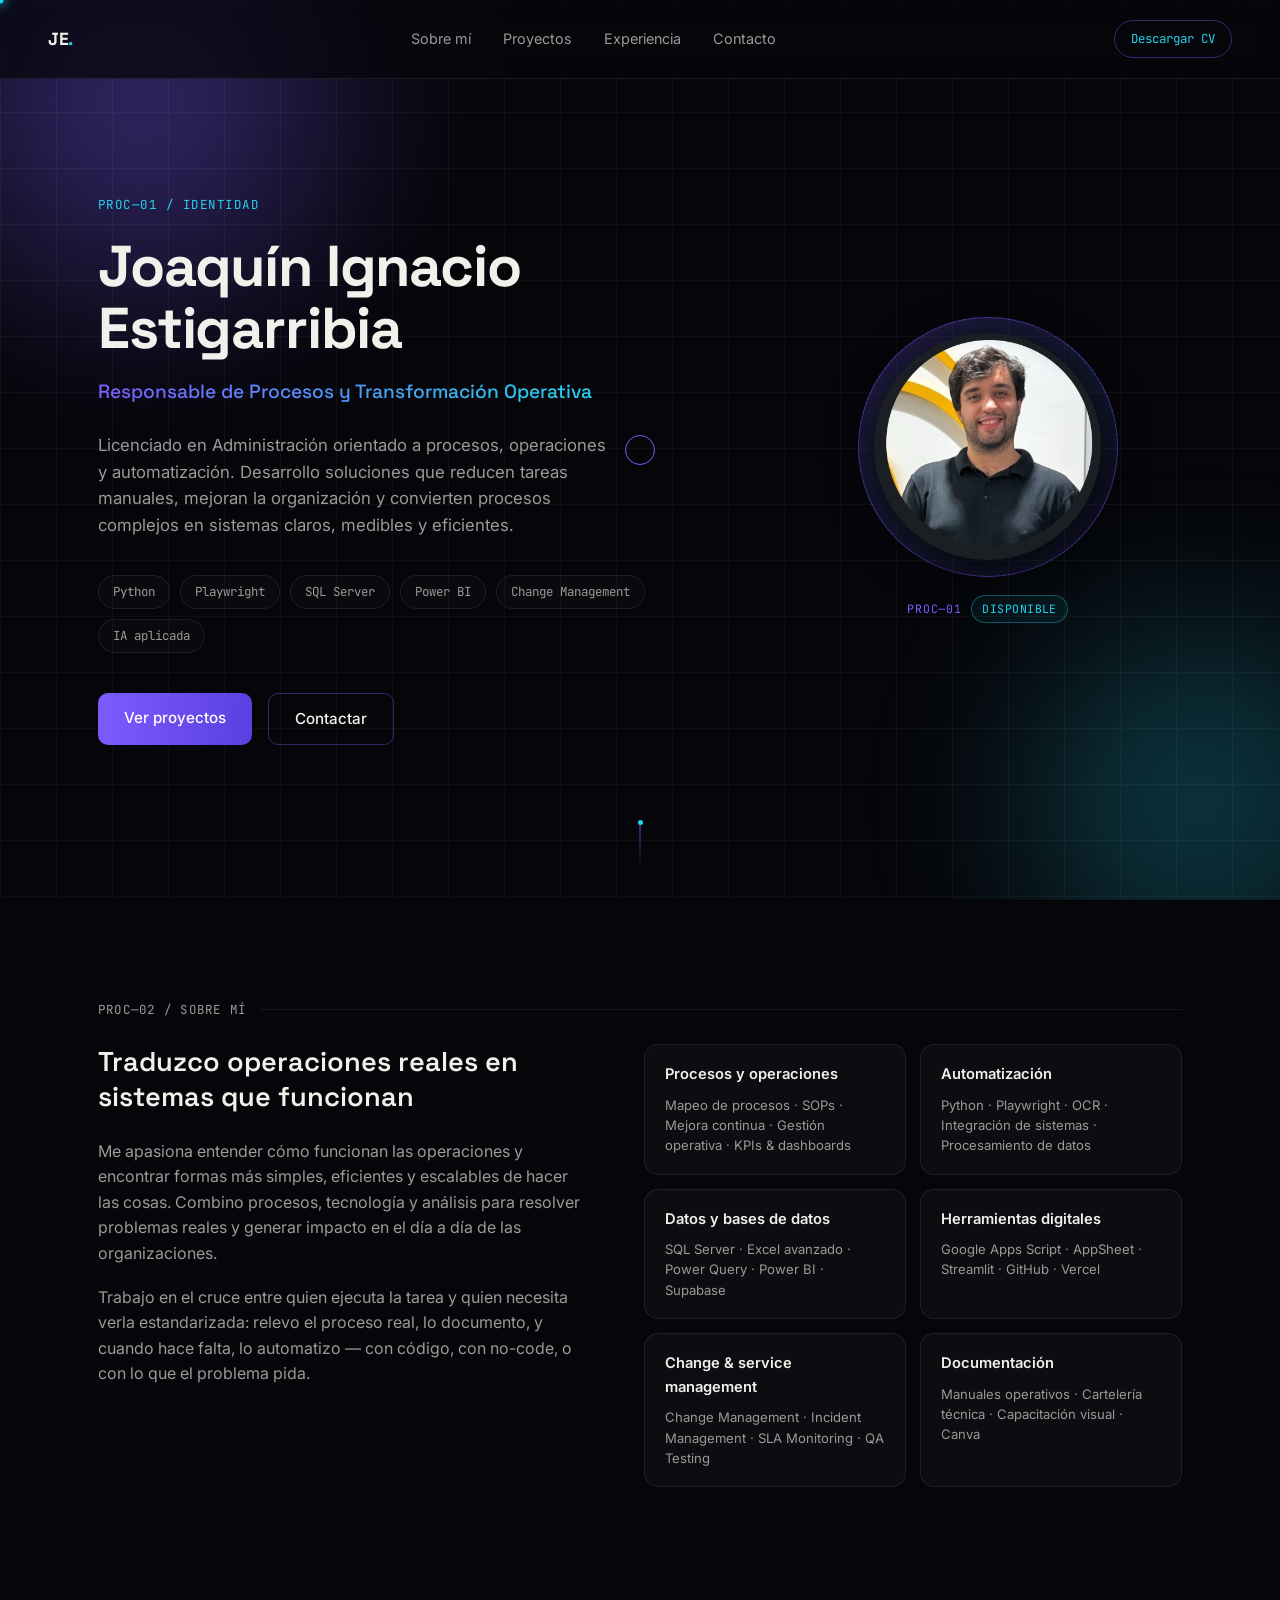
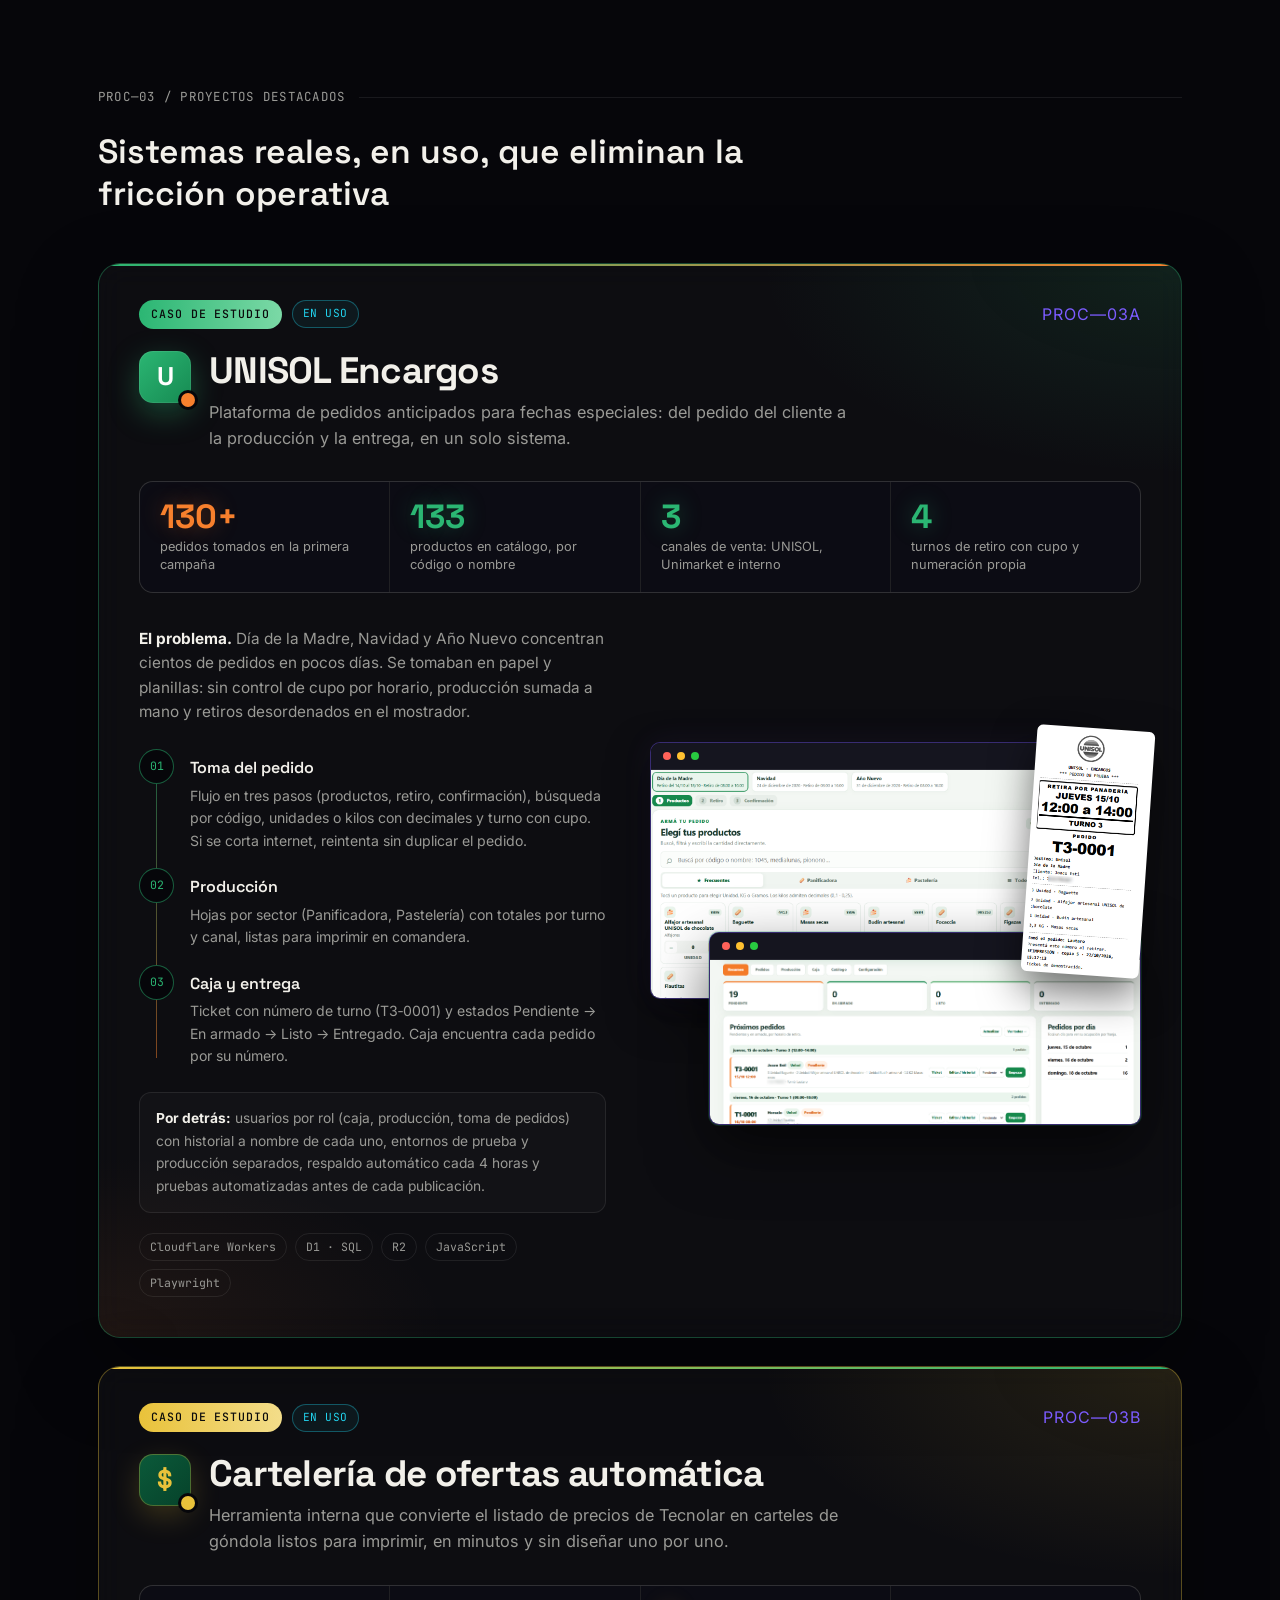
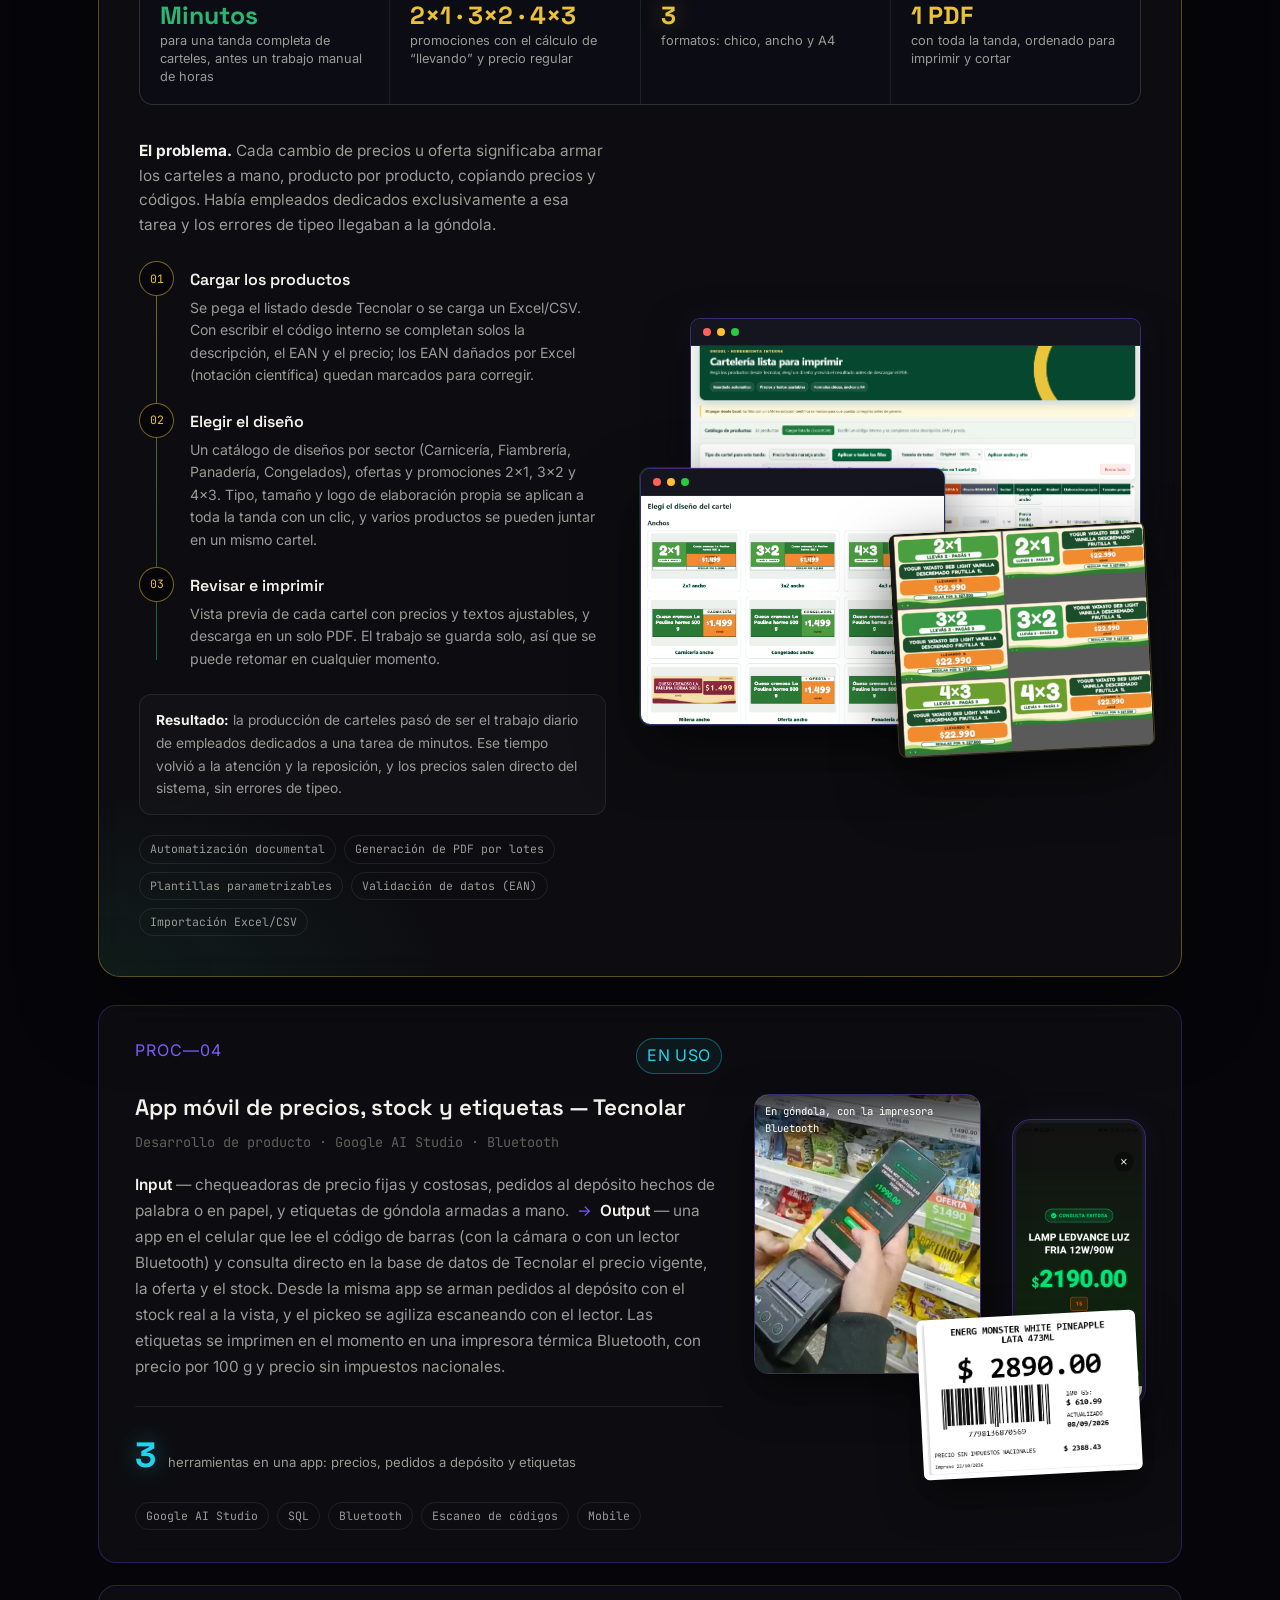
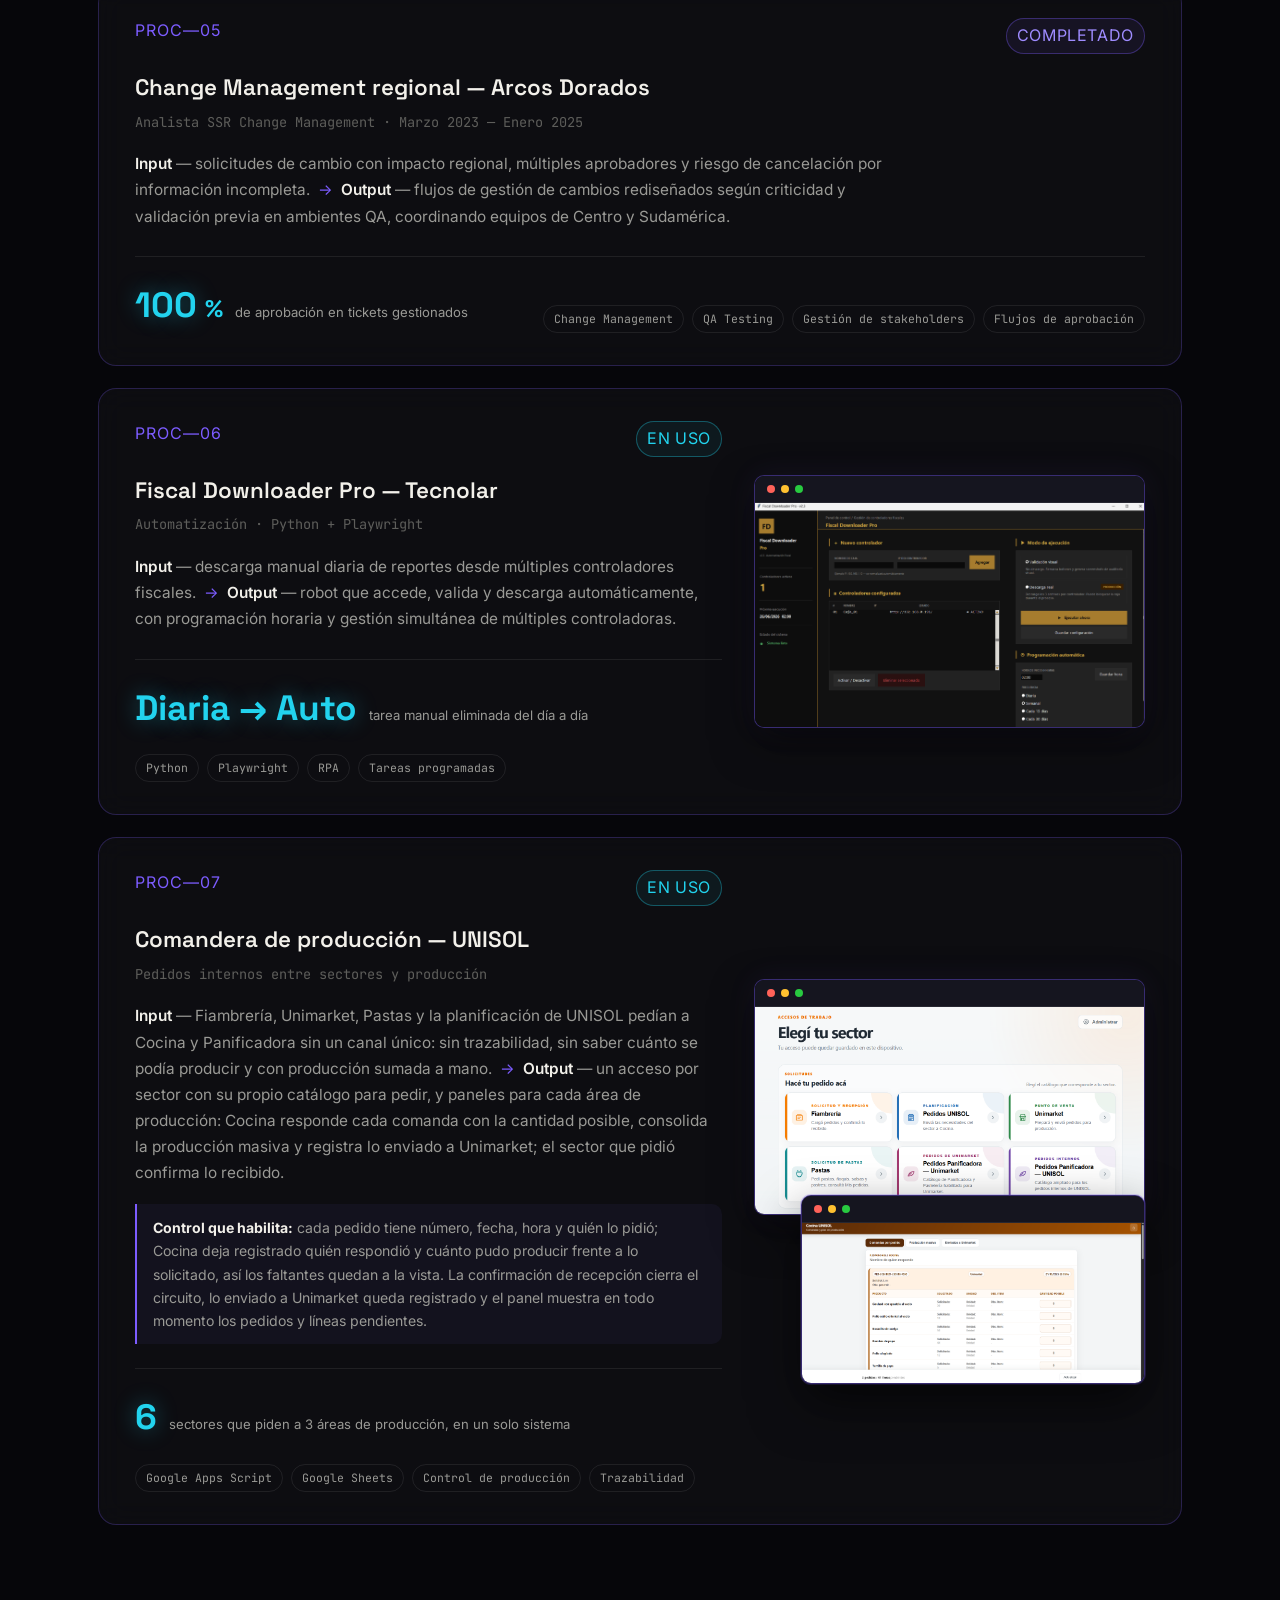
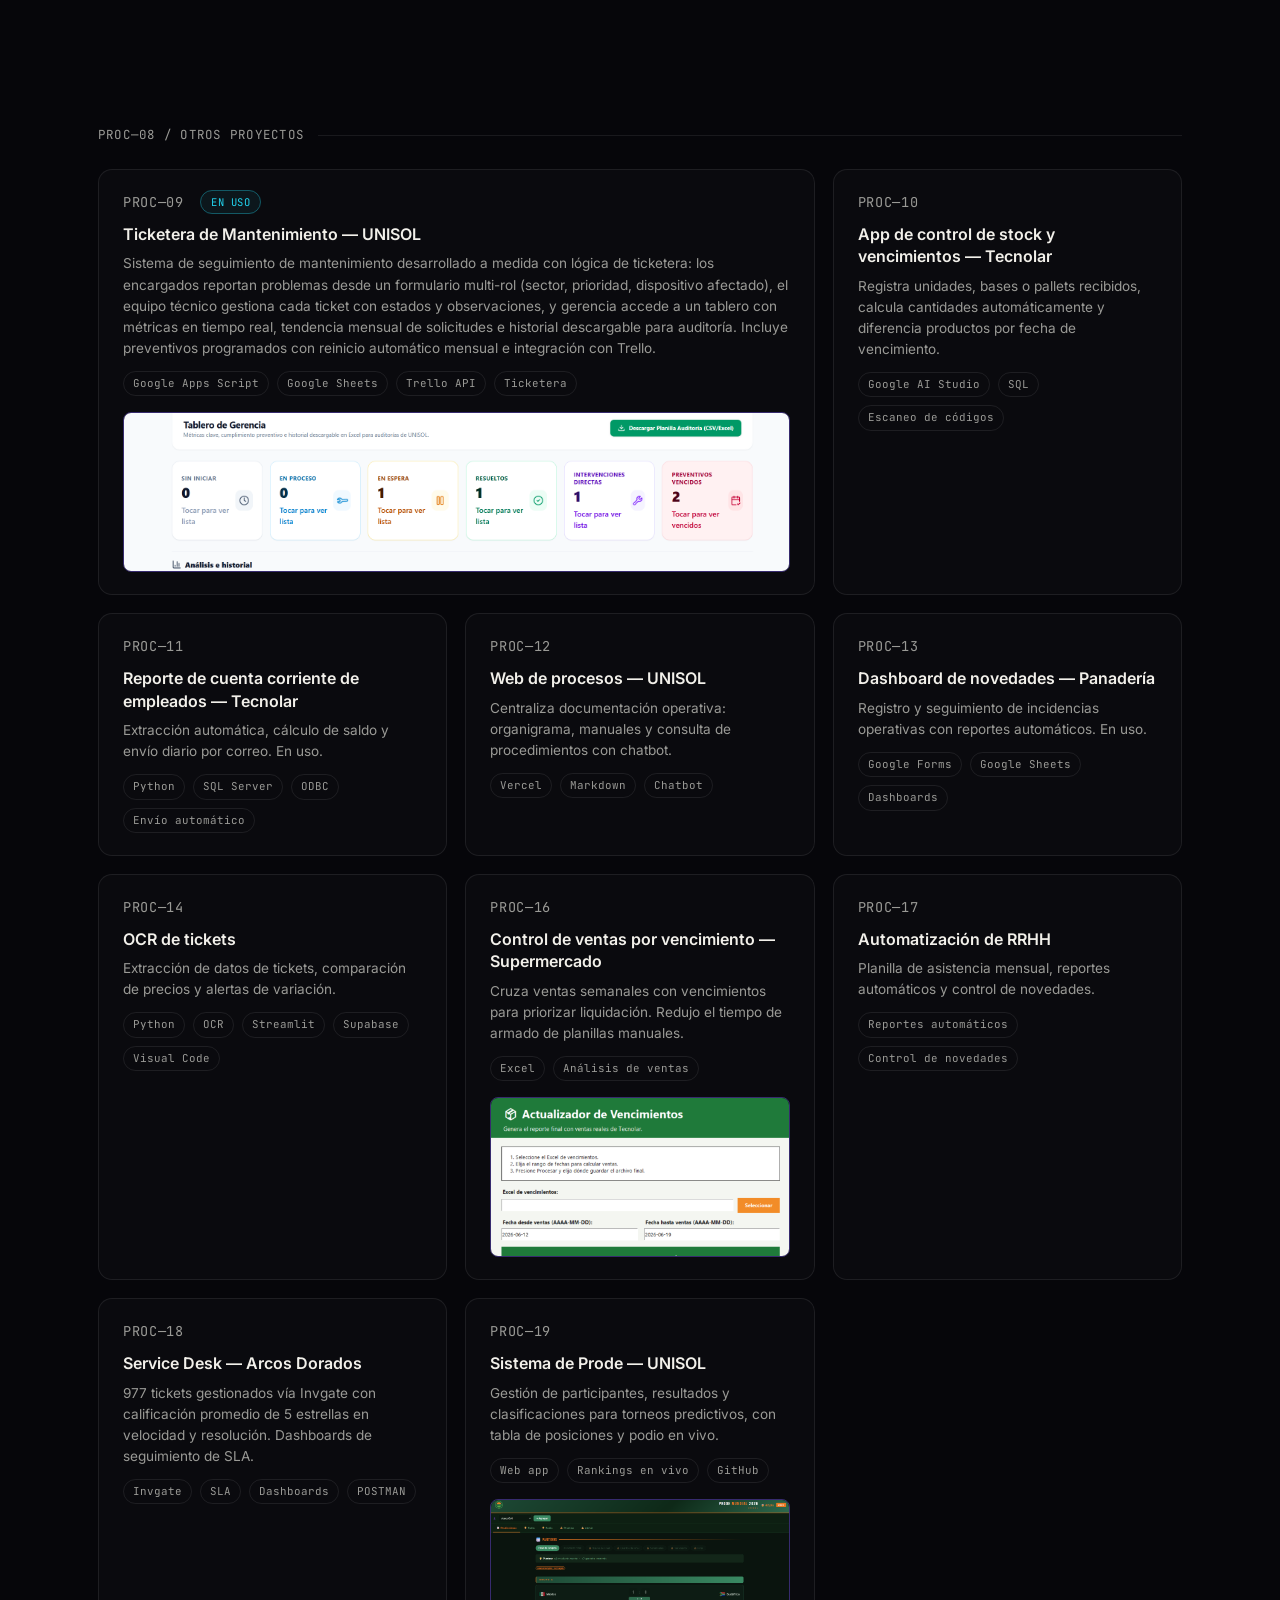
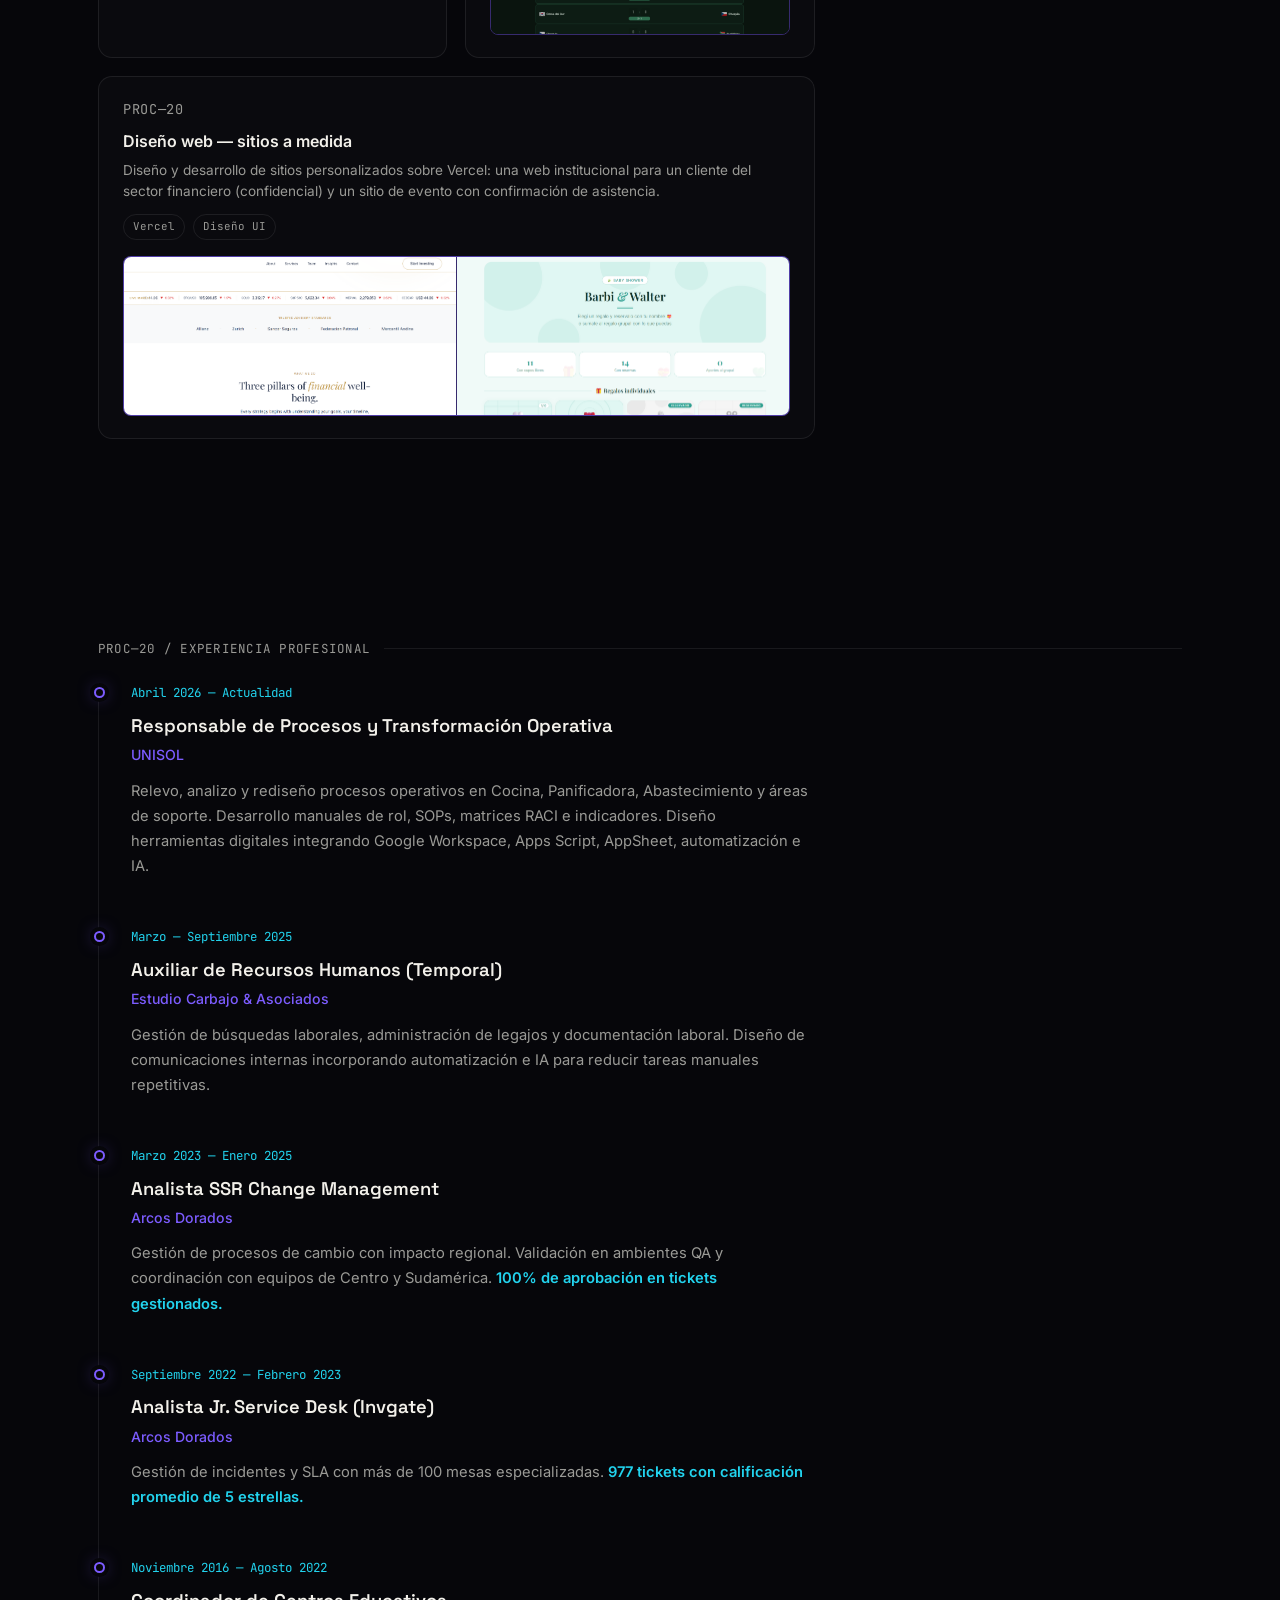
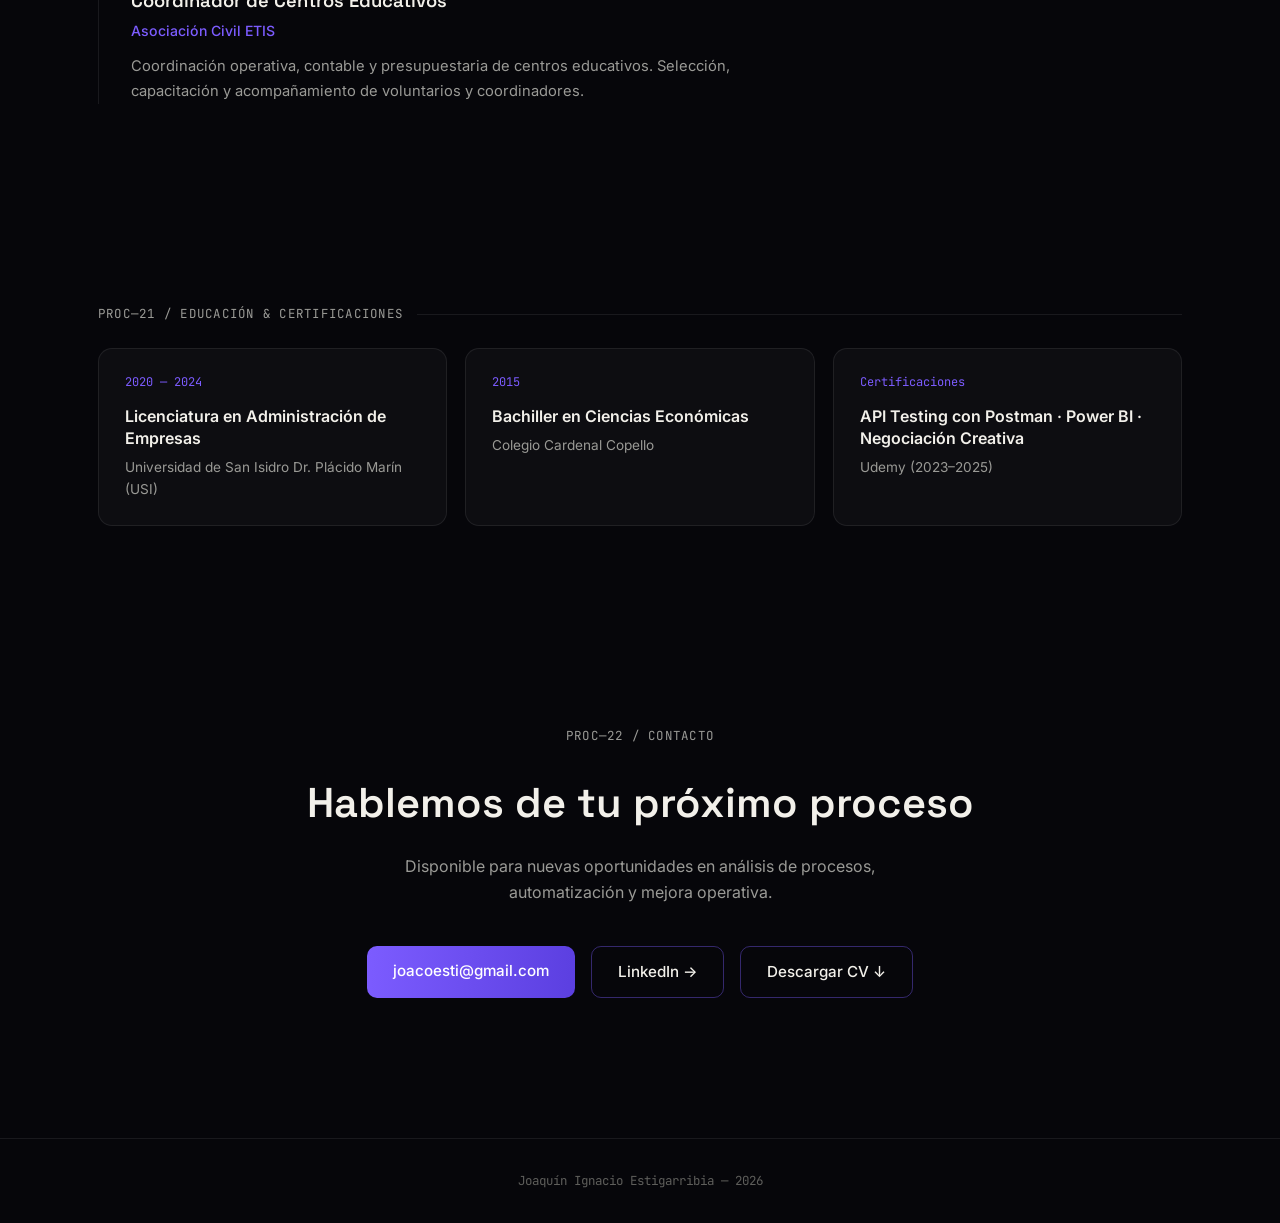
==== commit a50d329a: "Actualizacion del portfolio jue-22-10 16:39" ====
--- a/portfolio/index.html
+++ b/portfolio/index.html
@@ -501,7 +501,7 @@
       <p class="mini-id">PROC&mdash;14</p>
       <h4>OCR de tickets</h4>
       <p>Extracción de datos de tickets, comparación de precios y alertas de variación.</p>
-      <div class="proc-stack mini-stack" data-tags="ocr"><span>Python</span><span>OCR</span><span>Streamlit</span><span>Supabase</span></div>
+      <div class="proc-stack mini-stack" data-tags="ocr"><span>Python</span><span>OCR</span><span>Streamlit</span><span>Supabase</span><span>Visual Code</span></div>
     </div>
 
     <div class="mini-card reveal-up" data-item="vales" data-title="Otro: Sistema de vales - Mercado" hidden>
